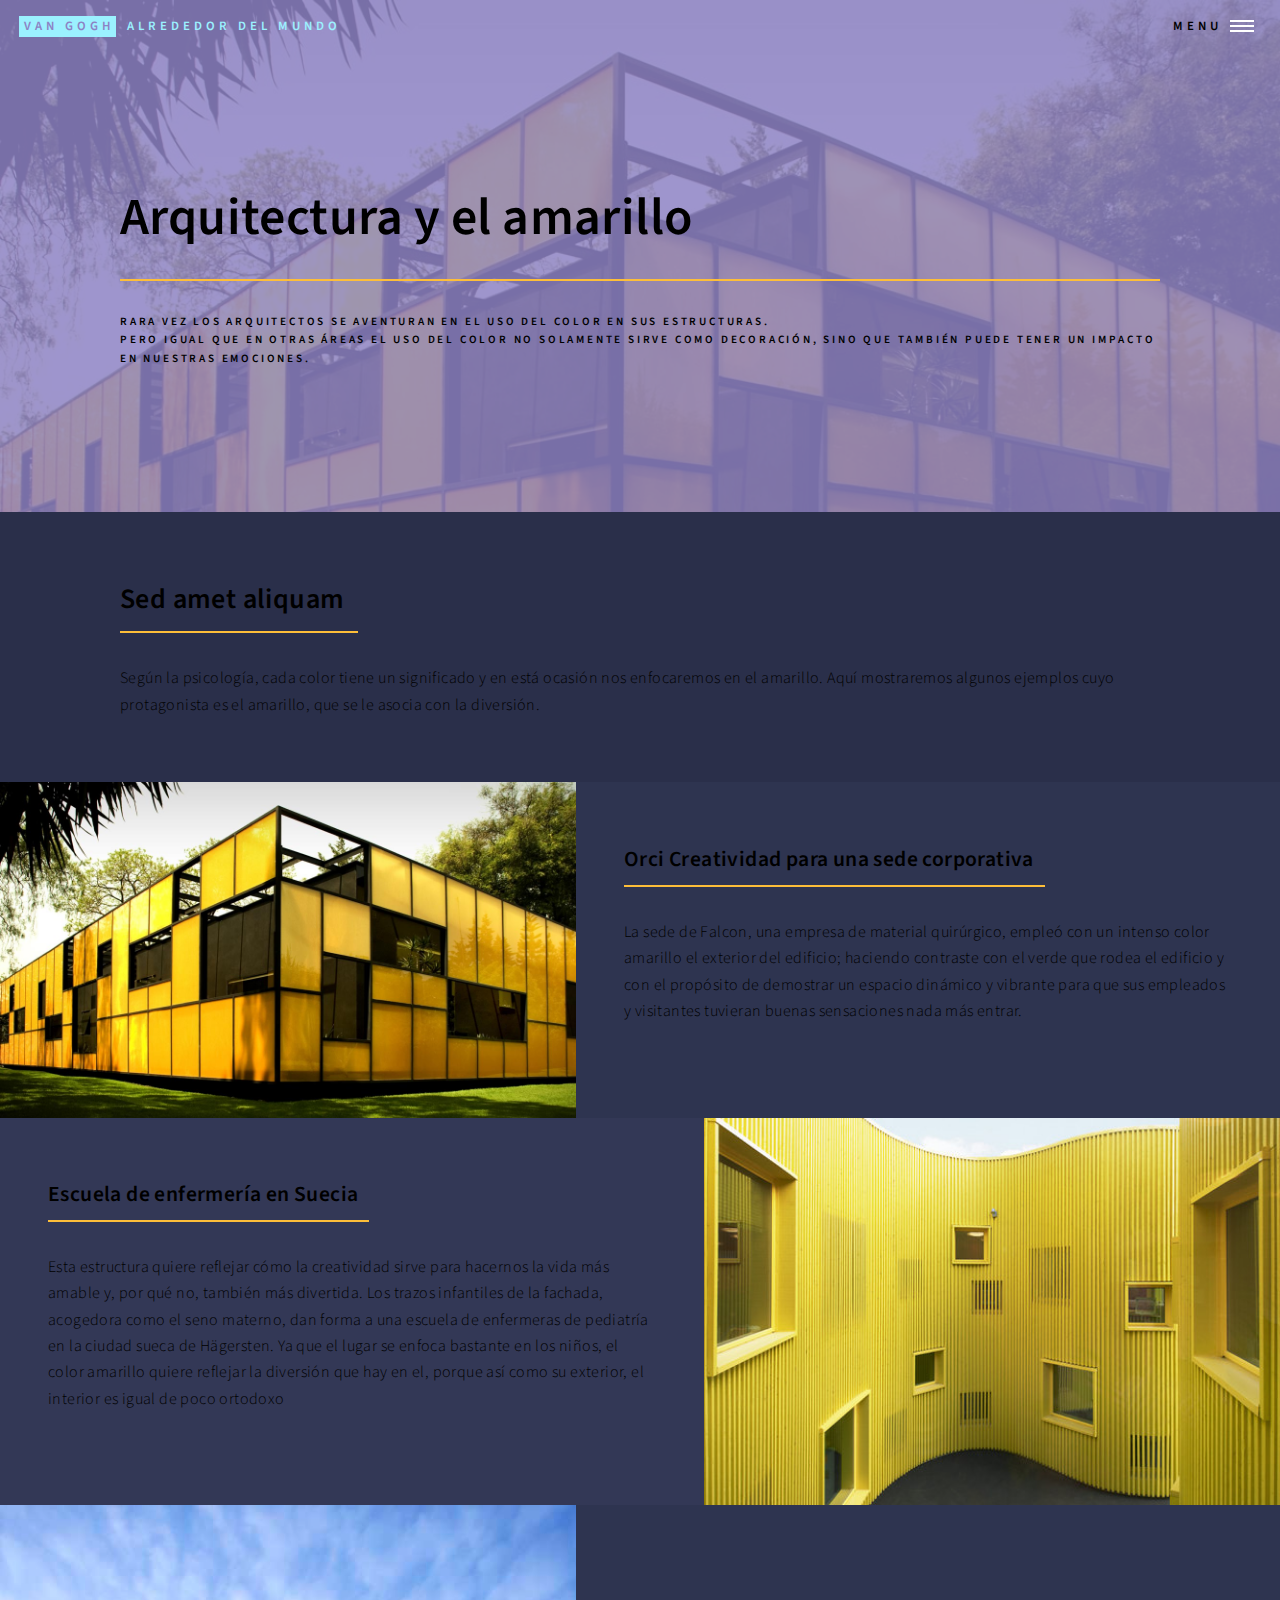
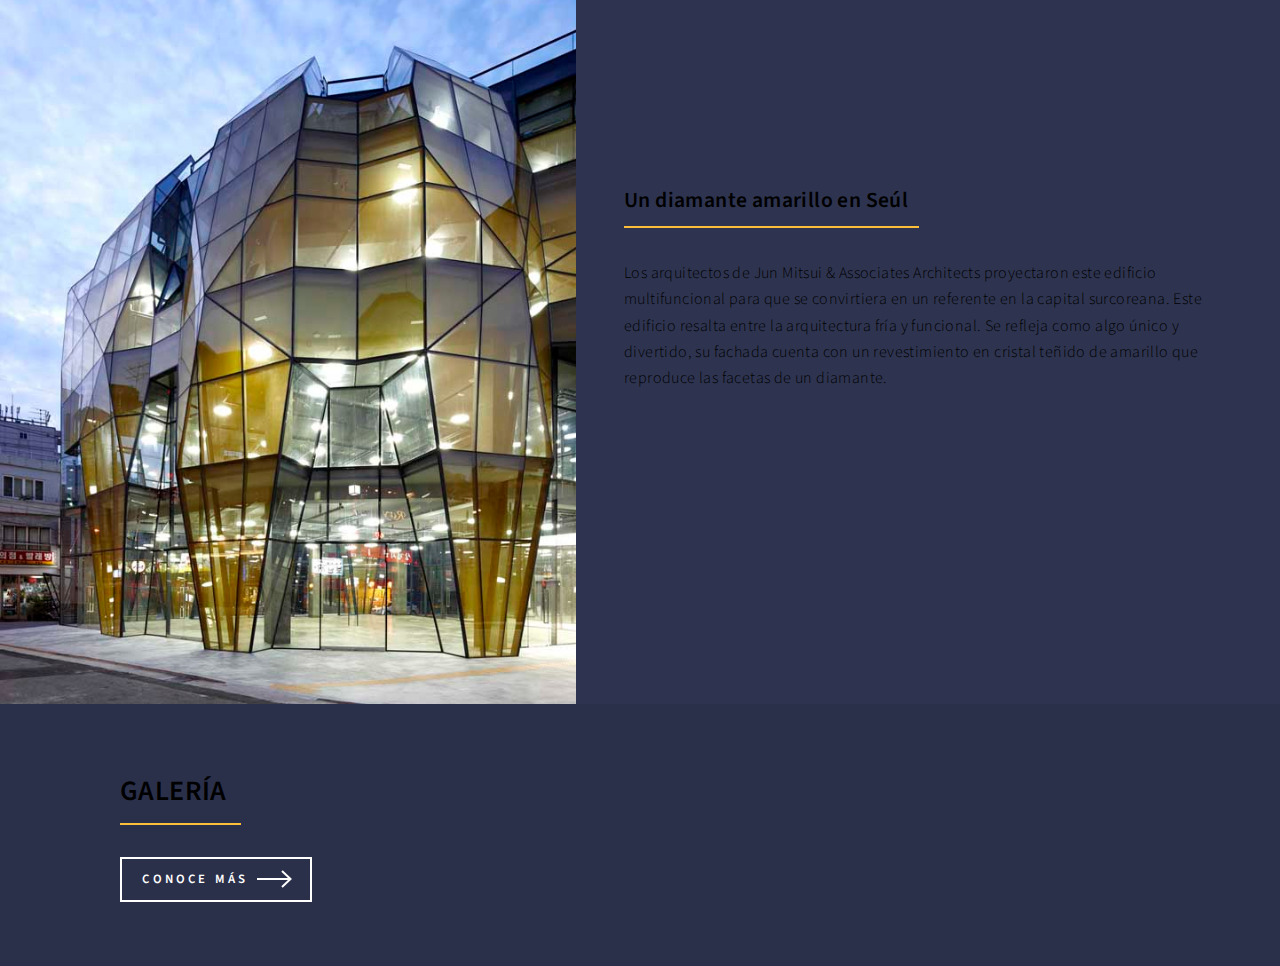
==== arquitectura.html @ 28de9a26 "Rename landing.html to arquitectura.html" ====
<!DOCTYPE HTML>
<!--
	Forty by HTML5 UP
	html5up.net | @ajlkn
	Free for personal and commercial use under the CCA 3.0 license (html5up.net/license)
-->
<html>
	<head>
		<title>Landing - Forty by HTML5 UP</title>
		<meta charset="utf-8" />
		<meta name="viewport" content="width=device-width, initial-scale=1, user-scalable=no" />
		<link rel="stylesheet" href="main.css" />
		<noscript><link rel="stylesheet" href="noscript.css" /></noscript>
	</head>
	<body class="is-preload">

		<!-- Wrapper -->
			<div id="wrapper">

				<!-- Header -->
				<!-- Note: The "styleN" class below should match that of the banner element. -->
					<header id="header" class="alt style2">
						<a href="index.html" class="logo"><strong>Van Gogh</strong> <span>alrededor del mundo</span></a>
						<nav>
							<a href="#menu">Menu</a>
						</nav>
					</header>

				<!-- Menu -->
					<nav id="menu">
						<ul class="links">
							<li><a href="index.html">Home</a></li>
							<li><a href="landing.html">Landing</a></li>
							<li><a href="generic.html">Generic</a></li>
							<li><a href="elements.html">Elements</a></li>
						</ul>
						<ul class="actions stacked">
							<li><a href="#" class="button primary fit">Get Started</a></li>
							<li><a href="#" class="button fit">Log In</a></li>
						</ul>
					</nav>

				<!-- Banner -->
				<!-- Note: The "styleN" class below should match that of the header element. -->
					<section id="banner" class="style2">
						<div class="inner">
							<span class="image">
								<img src="4.jpg" alt="" />
							</span>
							<header class="major">
								<h1>Arquitectura y el amarillo</h1>
							</header>
							<div class="content">
								<p>Rara vez los arquitectos se aventuran en el uso del color en sus estructuras.
								<br>Pero igual que en otras áreas el uso del color no solamente sirve como decoración, sino que también puede tener un impacto en nuestras emociones. </p>
							</div>
						</div>
					</section>

				<!-- Main -->
					<div id="main">

						<!-- One -->
							<section id="one">
								<div class="inner">
									<header class="major">
										<h2>Sed amet aliquam</h2>
									</header>
									<p>Según la psicología, cada color tiene un significado y en está ocasión nos enfocaremos en el amarillo. Aquí mostraremos algunos ejemplos cuyo protagonista es el amarillo, que se le asocia con la diversión.
</p>
								</div>
							</section>

						<!-- Two -->
							<section id="two" class="spotlights">
								<section>
									<a href="generic.html" class="image">
										<img src="4.jpg" alt="" data-position="center center" />
									</a>
									<div class="content">
										<div class="inner">
											<header class="major">
												<h3>Orci Creatividad para una sede corporativa</h3>
											</header>
											<p>La sede de Falcon, una empresa de material quirúrgico, empleó con un intenso color amarillo el exterior del edificio; haciendo contraste con el verde que rodea el edificio y con el propósito de demostrar un espacio dinámico y vibrante para que sus empleados y visitantes tuvieran buenas sensaciones nada más entrar. </p>
											<ul class="actions">
												<!-- <li><a href="generic.html" class="button">Learn more</a></li> -->
											</ul>
										</div>
									</div>
								</section>
								<section>
									<a href="generic.html" class="image">
										<img src="enfermeria.jpg" alt="" data-position="top center" />
									</a>
									<div class="content">
										<div class="inner">
											<header class="major">
												<h3>Escuela de enfermería en Suecia</h3>
											</header>
											<p>Esta estructura quiere reflejar cómo la creatividad sirve para hacernos la vida más amable y, por qué no, también más divertida. Los trazos infantiles de la fachada, acogedora como el seno materno, dan forma a una escuela de enfermeras de pediatría en la ciudad sueca de Hägersten. Ya que el lugar se enfoca bastante en los niños, el color amarillo quiere reflejar la diversión que hay en el, porque así como su exterior, el interior es igual de poco ortodoxo</p>
											<ul class="actions">
												<!--<li><a href="generic.html" class="button">Learn more</a></li> -->
											</ul>
										</div>
									</div>
								</section>
								<section>
									<a href="generic.html" class="image">
										<img src="diamante amarillo.jpg" alt="" data-position="25% 25%" />
									</a>
									<div class="content">
										<div class="inner">
											<header class="major">
												<h3>Un diamante amarillo en Seúl</h3>
											</header>
											<p>Los arquitectos de Jun Mitsui & Associates Architects proyectaron este edificio multifuncional para que se convirtiera en un referente en la capital surcoreana. Este edificio resalta entre la arquitectura fría y funcional. Se refleja como algo único y divertido, su fachada cuenta con un revestimiento en cristal teñido de amarillo que reproduce las facetas de un diamante. 
											</p>
											<ul class="actions">
												<!--<li><a href="generic.html" class="button">Learn more</a></li>-->
											</ul>
										</div>
									</div>
								</section>
							</section>

						<!-- Three -->
							<section id="three">
								<div class="inner">
									<header class="major">
										<h2>GALERÍA</h2>
									</header>
									<!--<p>Nullam et orci eu lorem consequat tincidunt vivamus et sagittis libero. Mauris aliquet magna magna sed nunc rhoncus pharetra. Pellentesque condimentum sem. In efficitur ligula tate urna. Maecenas laoreet massa vel lacinia pellentesque lorem ipsum dolor. Nullam et orci eu lorem consequat tincidunt. Vivamus et sagittis libero. Mauris aliquet magna magna sed nunc rhoncus amet pharetra et feugiat tempus.</p>-->
									<ul class="actions">
										<li><a href="generic.html" class="button next">Conoce más</a></li>
									</ul>
								</div>
							</section>

					</div>

				<!-- Contact -->
					<!--<section id="contact">
						<div class="inner">
							<section>
								<form method="post" action="#">
									<div class="fields">
										<div class="field half">
											<label for="name">Name</label>
											<input type="text" name="name" id="name" />
										</div>
										<div class="field half">
											<label for="email">Email</label>
											<input type="text" name="email" id="email" />
										</div>
										<div class="field">
											<label for="message">Message</label>
											<textarea name="message" id="message" rows="6"></textarea>
										</div>
									</div>
									<ul class="actions">
										<li><input type="submit" value="Send Message" class="primary" /></li>
										<li><input type="reset" value="Clear" /></li>
									</ul>
								</form>
							</section>
							<section class="split">
								<section>
									<div class="contact-method">
										<span class="icon solid alt fa-envelope"></span>
										<h3>Email</h3>
										<a href="#">information@untitled.tld</a>
									</div>
								</section>
								<section>
									<div class="contact-method">
										<span class="icon solid alt fa-phone"></span>
										<h3>Phone</h3>
										<span>(000) 000-0000 x12387</span>
									</div>
								</section>
								<section>
									<div class="contact-method">
										<span class="icon solid alt fa-home"></span>
										<h3>Address</h3>
										<span>1234 Somewhere Road #5432<br />
										Nashville, TN 00000<br />
										United States of America</span>
									</div>
								</section>
							</section>
						</div>
					</section> 

				<!-- Footer
					<footer id="footer">
						<div class="inner">
							<ul class="icons">
								<li><a href="#" class="icon brands alt fa-twitter"><span class="label">Twitter</span></a></li>
								<li><a href="#" class="icon brands alt fa-facebook-f"><span class="label">Facebook</span></a></li>
								<li><a href="#" class="icon brands alt fa-instagram"><span class="label">Instagram</span></a></li>
								<li><a href="#" class="icon brands alt fa-github"><span class="label">GitHub</span></a></li>
								<li><a href="#" class="icon brands alt fa-linkedin-in"><span class="label">LinkedIn</span></a></li>
							</ul>
							<ul class="copyright">
								<li>&copy; Untitled</li><li>Design: <a href="https://html5up.net">HTML5 UP</a></li>
							</ul>
						</div>
					</footer>

			</div> -->

		<!-- Scripts -->
			<script src="jquery.min.js"></script>
			<script src="jquery.scrolly.min.js"></script>
			<script src="jquery.scrollex.min.js"></script>
			<script src="browser.min.js"></script>
			<script src="breakpoints.min.js"></script>
			<script src="util.js"></script>
			<script src="main.js"></script>

	</body>
</html>
---- main.css ----
@import url(fontawesome-all.min.css);
@import url("https://fonts.googleapis.com/css?family=Source+Sans+Pro:300,300italic,600,600italic");

/*
	Forty by HTML5 UP
	html5up.net | @ajlkn
	Free for personal and commercial use under the CCA 3.0 license (html5up.net/license)
*/

html, body, div, span, applet, object,
iframe, h1, h2, h3, h4, h5, h6, p, blockquote,
pre, a, abbr, acronym, address, big, cite,
code, del, dfn, em, img, ins, kbd, q, s, samp,
small, strike, strong, sub, sup, tt, var, b,
u, i, center, dl, dt, dd, ol, ul, li, fieldset,
form, label, legend, table, caption, tbody,
tfoot, thead, tr, th, td, article, aside,
canvas, details, embed, figure, figcaption,
footer, header, hgroup, menu, nav, output, ruby,
section, summary, time, mark, audio, video {
	margin: 0;
	padding: 0;
	border: 0;
	font-size: 100%;
	font: inherit;
	vertical-align: baseline;}

article, aside, details, figcaption, figure,
footer, header, hgroup, menu, nav, section {
	display: block;}

body {
	line-height: 1;
}

ol, ul {
	list-style: none;
}

blockquote, q {
	quotes: none;
}

	blockquote:before, blockquote:after, q:before, q:after {
		content: '';
		content: none;
	}

table {
	border-collapse: collapse;
	border-spacing: 0;
}

body {
	-webkit-text-size-adjust: none;
}

mark {
	background-color: transparent;
	color: inherit;
}

input::-moz-focus-inner {
	border: 0;
	padding: 0;
}

input, select, textarea {
	-moz-appearance: none;
	-webkit-appearance: none;
	-ms-appearance: none;
	appearance: none;
}

/* Basic */

	@-ms-viewport {
		width: device-width;
	}

	body {
		-ms-overflow-style: scrollbar;
	}

	@media screen and (max-width: 480px) {

		html, body {
			min-width: 320px;
		}

	}

	html {
		box-sizing: border-box;
	}

	*, *:before, *:after {
		box-sizing: inherit;
	}

	body {
		background: #f3ac01;
	}

		body.is-preload *, body.is-preload *:before, body.is-preload *:after {
			-moz-animation: none !important;
			-webkit-animation: none !important;
			-ms-animation: none !important;
			animation: none !important;
			-moz-transition: none !important;
			-webkit-transition: none !important;
			-ms-transition: none !important;
			transition: none !important;
		}

/* Type */

	body, input, select, textarea {
		color: #000000;
		font-family: "Source Sans Pro", Helvetica, sans-serif;
		font-size: 17pt;
		font-weight: 300;
		letter-spacing: 0.025em;
		line-height: 1.65;
	}

		@media screen and (max-width: 1680px) {

			body, input, select, textarea {
				font-size: 14pt;
			}

		}

		@media screen and (max-width: 1280px) {

			body, input, select, textarea {
				font-size: 12pt;
			}

		}

		@media screen and (max-width: 360px) {

			body, input, select, textarea {
				font-size: 11pt;
			}

		}

	a {
		-moz-transition: color 0.2s ease-in-out, border-bottom-color 0.2s ease-in-out;
		-webkit-transition: color 0.2s ease-in-out, border-bottom-color 0.2s ease-in-out;
		-ms-transition: color 0.2s ease-in-out, border-bottom-color 0.2s ease-in-out;
		transition: color 0.2s ease-in-out, border-bottom-color 0.2s ease-in-out;
		border-bottom: dotted 1px;
		color: inherit;
		text-decoration: none;
	}

		a:hover {
			border-bottom-color: transparent;
			color: #9bf1ff !important;
		}

		a:active {
			color: #53e3fb !important;
		}

	strong, b {
		color: #000000;
		font-weight: 600;
	}

	em, i {
		font-style: italic;
	}

	p {
		margin: 0 0 2em 0;
	}

	h1, h2, h3, h4, h5, h6 {
		color: #000000;
		font-weight: 600;
		line-height: 1.65;
		margin: 0 0 1em 0;
	}

		h1 a, h2 a, h3 a, h4 a, h5 a, h6 a {
			color: inherit;
			border-bottom: 0;
		}

	h1 {
		font-size: 2.5em;
	}

	h2 {
		font-size: 1.75em;
	}

	h3 {
		font-size: 1.35em;
	}

	h4 {
		font-size: 1.1em;
	}

	h5 {
		font-size: 0.9em;
	}

	h6 {
		font-size: 0.7em;
	}

	@media screen and (max-width: 736px) {

		h1 {
			font-size: 2em;
		}

		h2 {
			font-size: 1.5em;
		}

		h3 {
			font-size: 1.25em;
		}

	}

	sub {
		font-size: 0.8em;
		position: relative;
		top: 0.5em;
	}

	sup {
		font-size: 0.8em;
		position: relative;
		top: -0.5em;
	}

	blockquote {
		border-left: solid 4px rgba(212, 212, 255, 0.1);
		font-style: italic;
		margin: 0 0 2em 0;
		padding: 0.5em 0 0.5em 2em;
	}

	code {
		background: #ffee32;
		font-family: "Courier New", monospace;
		font-size: 0.9em;
		margin: 0 0.25em;
		padding: 0.25em 0.65em;
	}

	pre {
		-webkit-overflow-scrolling: touch;
		font-family: "Courier New", monospace;
		font-size: 0.9em;
		margin: 0 0 2em 0;
	}

		pre code {
			display: block;
			line-height: 1.75;
			padding: 1em 1.5em;
			overflow-x: auto;
		}

	hr {
		border: 0;
		border-bottom: #000000;
		margin: 2em 0;
	}

		hr.major {
			margin: 3em 0;
		}

	.align-left {
		text-align: left;
	}

	.align-center {
		text-align: center;
	}

	.align-right {
		text-align: right;
	}

/* Row */

	.row {
		display: flex;
		flex-wrap: wrap;
		box-sizing: border-box;
		align-items: stretch;
	}

		.row > * {
			box-sizing: border-box;
		}

		.row.gtr-uniform > * > :last-child {
			margin-bottom: 0;
		}

		.row.aln-left {
			justify-content: flex-start;
		}

		.row.aln-center {
			justify-content: center;
		}

		.row.aln-right {
			justify-content: flex-end;
		}

		.row.aln-top {
			align-items: flex-start;
		}

		.row.aln-middle {
			align-items: center;
		}

		.row.aln-bottom {
			align-items: flex-end;
		}

		.row > .imp {
			order: -1;
		}

		.row > .col-1 {
			width: 8.33333%;
		}

		.row > .off-1 {
			margin-left: 8.33333%;
		}

		.row > .col-2 {
			width: 16.66667%;
		}

		.row > .off-2 {
			margin-left: 16.66667%;
		}

		.row > .col-3 {
			width: 25%;
		}

		.row > .off-3 {
			margin-left: 25%;
		}

		.row > .col-4 {
			width: 33.33333%;
		}

		.row > .off-4 {
			margin-left: 33.33333%;
		}

		.row > .col-5 {
			width: 41.66667%;
		}

		.row > .off-5 {
			margin-left: 41.66667%;
		}

		.row > .col-6 {
			width: 50%;
		}

		.row > .off-6 {
			margin-left: 50%;
		}

		.row > .col-7 {
			width: 58.33333%;
		}

		.row > .off-7 {
			margin-left: 58.33333%;
		}

		.row > .col-8 {
			width: 66.66667%;
		}

		.row > .off-8 {
			margin-left: 66.66667%;
		}

		.row > .col-9 {
			width: 75%;
		}

		.row > .off-9 {
			margin-left: 75%;
		}

		.row > .col-10 {
			width: 83.33333%;
		}

		.row > .off-10 {
			margin-left: 83.33333%;
		}

		.row > .col-11 {
			width: 91.66667%;
		}

		.row > .off-11 {
			margin-left: 91.66667%;
		}

		.row > .col-12 {
			width: 100%;
		}

		.row > .off-12 {
			margin-left: 100%;
		}

		.row.gtr-0 {
			margin-top: 0;
			margin-left: 0em;
		}

			.row.gtr-0 > * {
				padding: 0 0 0 0em;
			}

			.row.gtr-0.gtr-uniform {
				margin-top: 0em;
			}

				.row.gtr-0.gtr-uniform > * {
					padding-top: 0em;
				}

		.row.gtr-25 {
			margin-top: 0;
			margin-left: -0.5em;
		}

			.row.gtr-25 > * {
				padding: 0 0 0 0.5em;
			}

			.row.gtr-25.gtr-uniform {
				margin-top: -0.5em;
			}

				.row.gtr-25.gtr-uniform > * {
					padding-top: 0.5em;
				}

		.row.gtr-50 {
			margin-top: 0;
			margin-left: -1em;
		}

			.row.gtr-50 > * {
				padding: 0 0 0 1em;
			}

			.row.gtr-50.gtr-uniform {
				margin-top: -1em;
			}

				.row.gtr-50.gtr-uniform > * {
					padding-top: 1em;
				}

		.row {
			margin-top: 0;
			margin-left: -2em;
		}

			.row > * {
				padding: 0 0 0 2em;
			}

			.row.gtr-uniform {
				margin-top: -2em;
			}

				.row.gtr-uniform > * {
					padding-top: 2em;
				}

		.row.gtr-150 {
			margin-top: 0;
			margin-left: -3em;
		}

			.row.gtr-150 > * {
				padding: 0 0 0 3em;
			}

			.row.gtr-150.gtr-uniform {
				margin-top: -3em;
			}

				.row.gtr-150.gtr-uniform > * {
					padding-top: 3em;
				}

		.row.gtr-200 {
			margin-top: 0;
			margin-left: -4em;
		}

			.row.gtr-200 > * {
				padding: 0 0 0 4em;
			}

			.row.gtr-200.gtr-uniform {
				margin-top: -4em;
			}

				.row.gtr-200.gtr-uniform > * {
					padding-top: 4em;
				}

		@media screen and (max-width: 1680px) {

			.row {
				display: flex;
				flex-wrap: wrap;
				box-sizing: border-box;
				align-items: stretch;
			}

				.row > * {
					box-sizing: border-box;
				}

				.row.gtr-uniform > * > :last-child {
					margin-bottom: 0;
				}

				.row.aln-left {
					justify-content: flex-start;
				}

				.row.aln-center {
					justify-content: center;
				}

				.row.aln-right {
					justify-content: flex-end;
				}

				.row.aln-top {
					align-items: flex-start;
				}

				.row.aln-middle {
					align-items: center;
				}

				.row.aln-bottom {
					align-items: flex-end;
				}

				.row > .imp-xlarge {
					order: -1;
				}

				.row > .col-1-xlarge {
					width: 8.33333%;
				}

				.row > .off-1-xlarge {
					margin-left: 8.33333%;
				}

				.row > .col-2-xlarge {
					width: 16.66667%;
				}

				.row > .off-2-xlarge {
					margin-left: 16.66667%;
				}

				.row > .col-3-xlarge {
					width: 25%;
				}

				.row > .off-3-xlarge {
					margin-left: 25%;
				}

				.row > .col-4-xlarge {
					width: 33.33333%;
				}

				.row > .off-4-xlarge {
					margin-left: 33.33333%;
				}

				.row > .col-5-xlarge {
					width: 41.66667%;
				}

				.row > .off-5-xlarge {
					margin-left: 41.66667%;
				}

				.row > .col-6-xlarge {
					width: 50%;
				}

				.row > .off-6-xlarge {
					margin-left: 50%;
				}

				.row > .col-7-xlarge {
					width: 58.33333%;
				}

				.row > .off-7-xlarge {
					margin-left: 58.33333%;
				}

				.row > .col-8-xlarge {
					width: 66.66667%;
				}

				.row > .off-8-xlarge {
					margin-left: 66.66667%;
				}

				.row > .col-9-xlarge {
					width: 75%;
				}

				.row > .off-9-xlarge {
					margin-left: 75%;
				}

				.row > .col-10-xlarge {
					width: 83.33333%;
				}

				.row > .off-10-xlarge {
					margin-left: 83.33333%;
				}

				.row > .col-11-xlarge {
					width: 91.66667%;
				}

				.row > .off-11-xlarge {
					margin-left: 91.66667%;
				}

				.row > .col-12-xlarge {
					width: 100%;
				}

				.row > .off-12-xlarge {
					margin-left: 100%;
				}

				.row.gtr-0 {
					margin-top: 0;
					margin-left: 0em;
				}

					.row.gtr-0 > * {
						padding: 0 0 0 0em;
					}

					.row.gtr-0.gtr-uniform {
						margin-top: 0em;
					}

						.row.gtr-0.gtr-uniform > * {
							padding-top: 0em;
						}

				.row.gtr-25 {
					margin-top: 0;
					margin-left: -0.5em;
				}

					.row.gtr-25 > * {
						padding: 0 0 0 0.5em;
					}

					.row.gtr-25.gtr-uniform {
						margin-top: -0.5em;
					}

						.row.gtr-25.gtr-uniform > * {
							padding-top: 0.5em;
						}

				.row.gtr-50 {
					margin-top: 0;
					margin-left: -1em;
				}

					.row.gtr-50 > * {
						padding: 0 0 0 1em;
					}

					.row.gtr-50.gtr-uniform {
						margin-top: -1em;
					}

						.row.gtr-50.gtr-uniform > * {
							padding-top: 1em;
						}

				.row {
					margin-top: 0;
					margin-left: -2em;
				}

					.row > * {
						padding: 0 0 0 2em;
					}

					.row.gtr-uniform {
						margin-top: -2em;
					}

						.row.gtr-uniform > * {
							padding-top: 2em;
						}

				.row.gtr-150 {
					margin-top: 0;
					margin-left: -3em;
				}

					.row.gtr-150 > * {
						padding: 0 0 0 3em;
					}

					.row.gtr-150.gtr-uniform {
						margin-top: -3em;
					}

						.row.gtr-150.gtr-uniform > * {
							padding-top: 3em;
						}

				.row.gtr-200 {
					margin-top: 0;
					margin-left: -4em;
				}

					.row.gtr-200 > * {
						padding: 0 0 0 4em;
					}

					.row.gtr-200.gtr-uniform {
						margin-top: -4em;
					}

						.row.gtr-200.gtr-uniform > * {
							padding-top: 4em;
						}

		}

		@media screen and (max-width: 1280px) {

			.row {
				display: flex;
				flex-wrap: wrap;
				box-sizing: border-box;
				align-items: stretch;
			}

				.row > * {
					box-sizing: border-box;
				}

				.row.gtr-uniform > * > :last-child {
					margin-bottom: 0;
				}

				.row.aln-left {
					justify-content: flex-start;
				}

				.row.aln-center {
					justify-content: center;
				}

				.row.aln-right {
					justify-content: flex-end;
				}

				.row.aln-top {
					align-items: flex-start;
				}

				.row.aln-middle {
					align-items: center;
				}

				.row.aln-bottom {
					align-items: flex-end;
				}

				.row > .imp-large {
					order: -1;
				}

				.row > .col-1-large {
					width: 8.33333%;
				}

				.row > .off-1-large {
					margin-left: 8.33333%;
				}

				.row > .col-2-large {
					width: 16.66667%;
				}

				.row > .off-2-large {
					margin-left: 16.66667%;
				}

				.row > .col-3-large {
					width: 25%;
				}

				.row > .off-3-large {
					margin-left: 25%;
				}

				.row > .col-4-large {
					width: 33.33333%;
				}

				.row > .off-4-large {
					margin-left: 33.33333%;
				}

				.row > .col-5-large {
					width: 41.66667%;
				}

				.row > .off-5-large {
					margin-left: 41.66667%;
				}

				.row > .col-6-large {
					width: 50%;
				}

				.row > .off-6-large {
					margin-left: 50%;
				}

				.row > .col-7-large {
					width: 58.33333%;
				}

				.row > .off-7-large {
					margin-left: 58.33333%;
				}

				.row > .col-8-large {
					width: 66.66667%;
				}

				.row > .off-8-large {
					margin-left: 66.66667%;
				}

				.row > .col-9-large {
					width: 75%;
				}

				.row > .off-9-large {
					margin-left: 75%;
				}

				.row > .col-10-large {
					width: 83.33333%;
				}

				.row > .off-10-large {
					margin-left: 83.33333%;
				}

				.row > .col-11-large {
					width: 91.66667%;
				}

				.row > .off-11-large {
					margin-left: 91.66667%;
				}

				.row > .col-12-large {
					width: 100%;
				}

				.row > .off-12-large {
					margin-left: 100%;
				}

				.row.gtr-0 {
					margin-top: 0;
					margin-left: 0em;
				}

					.row.gtr-0 > * {
						padding: 0 0 0 0em;
					}

					.row.gtr-0.gtr-uniform {
						margin-top: 0em;
					}

						.row.gtr-0.gtr-uniform > * {
							padding-top: 0em;
						}

				.row.gtr-25 {
					margin-top: 0;
					margin-left: -0.375em;
				}

					.row.gtr-25 > * {
						padding: 0 0 0 0.375em;
					}

					.row.gtr-25.gtr-uniform {
						margin-top: -0.375em;
					}

						.row.gtr-25.gtr-uniform > * {
							padding-top: 0.375em;
						}

				.row.gtr-50 {
					margin-top: 0;
					margin-left: -0.75em;
				}

					.row.gtr-50 > * {
						padding: 0 0 0 0.75em;
					}

					.row.gtr-50.gtr-uniform {
						margin-top: -0.75em;
					}

						.row.gtr-50.gtr-uniform > * {
							padding-top: 0.75em;
						}

				.row {
					margin-top: 0;
					margin-left: -1.5em;
				}

					.row > * {
						padding: 0 0 0 1.5em;
					}

					.row.gtr-uniform {
						margin-top: -1.5em;
					}

						.row.gtr-uniform > * {
							padding-top: 1.5em;
						}

				.row.gtr-150 {
					margin-top: 0;
					margin-left: -2.25em;
				}

					.row.gtr-150 > * {
						padding: 0 0 0 2.25em;
					}

					.row.gtr-150.gtr-uniform {
						margin-top: -2.25em;
					}

						.row.gtr-150.gtr-uniform > * {
							padding-top: 2.25em;
						}

				.row.gtr-200 {
					margin-top: 0;
					margin-left: -3em;
				}

					.row.gtr-200 > * {
						padding: 0 0 0 3em;
					}

					.row.gtr-200.gtr-uniform {
						margin-top: -3em;
					}

						.row.gtr-200.gtr-uniform > * {
							padding-top: 3em;
						}

		}

		@media screen and (max-width: 980px) {

			.row {
				display: flex;
				flex-wrap: wrap;
				box-sizing: border-box;
				align-items: stretch;
			}

				.row > * {
					box-sizing: border-box;
				}

				.row.gtr-uniform > * > :last-child {
					margin-bottom: 0;
				}

				.row.aln-left {
					justify-content: flex-start;
				}

				.row.aln-center {
					justify-content: center;
				}

				.row.aln-right {
					justify-content: flex-end;
				}

				.row.aln-top {
					align-items: flex-start;
				}

				.row.aln-middle {
					align-items: center;
				}

				.row.aln-bottom {
					align-items: flex-end;
				}

				.row > .imp-medium {
					order: -1;
				}

				.row > .col-1-medium {
					width: 8.33333%;
				}

				.row > .off-1-medium {
					margin-left: 8.33333%;
				}

				.row > .col-2-medium {
					width: 16.66667%;
				}

				.row > .off-2-medium {
					margin-left: 16.66667%;
				}

				.row > .col-3-medium {
					width: 25%;
				}

				.row > .off-3-medium {
					margin-left: 25%;
				}

				.row > .col-4-medium {
					width: 33.33333%;
				}

				.row > .off-4-medium {
					margin-left: 33.33333%;
				}

				.row > .col-5-medium {
					width: 41.66667%;
				}

				.row > .off-5-medium {
					margin-left: 41.66667%;
				}

				.row > .col-6-medium {
					width: 50%;
				}

				.row > .off-6-medium {
					margin-left: 50%;
				}

				.row > .col-7-medium {
					width: 58.33333%;
				}

				.row > .off-7-medium {
					margin-left: 58.33333%;
				}

				.row > .col-8-medium {
					width: 66.66667%;
				}

				.row > .off-8-medium {
					margin-left: 66.66667%;
				}

				.row > .col-9-medium {
					width: 75%;
				}

				.row > .off-9-medium {
					margin-left: 75%;
				}

				.row > .col-10-medium {
					width: 83.33333%;
				}

				.row > .off-10-medium {
					margin-left: 83.33333%;
				}

				.row > .col-11-medium {
					width: 91.66667%;
				}

				.row > .off-11-medium {
					margin-left: 91.66667%;
				}

				.row > .col-12-medium {
					width: 100%;
				}

				.row > .off-12-medium {
					margin-left: 100%;
				}

				.row.gtr-0 {
					margin-top: 0;
					margin-left: 0em;
				}

					.row.gtr-0 > * {
						padding: 0 0 0 0em;
					}

					.row.gtr-0.gtr-uniform {
						margin-top: 0em;
					}

						.row.gtr-0.gtr-uniform > * {
							padding-top: 0em;
						}

				.row.gtr-25 {
					margin-top: 0;
					margin-left: -0.375em;
				}

					.row.gtr-25 > * {
						padding: 0 0 0 0.375em;
					}

					.row.gtr-25.gtr-uniform {
						margin-top: -0.375em;
					}

						.row.gtr-25.gtr-uniform > * {
							padding-top: 0.375em;
						}

				.row.gtr-50 {
					margin-top: 0;
					margin-left: -0.75em;
				}

					.row.gtr-50 > * {
						padding: 0 0 0 0.75em;
					}

					.row.gtr-50.gtr-uniform {
						margin-top: -0.75em;
					}

						.row.gtr-50.gtr-uniform > * {
							padding-top: 0.75em;
						}

				.row {
					margin-top: 0;
					margin-left: -1.5em;
				}

					.row > * {
						padding: 0 0 0 1.5em;
					}

					.row.gtr-uniform {
						margin-top: -1.5em;
					}

						.row.gtr-uniform > * {
							padding-top: 1.5em;
						}

				.row.gtr-150 {
					margin-top: 0;
					margin-left: -2.25em;
				}

					.row.gtr-150 > * {
						padding: 0 0 0 2.25em;
					}

					.row.gtr-150.gtr-uniform {
						margin-top: -2.25em;
					}

						.row.gtr-150.gtr-uniform > * {
							padding-top: 2.25em;
						}

				.row.gtr-200 {
					margin-top: 0;
					margin-left: -3em;
				}

					.row.gtr-200 > * {
						padding: 0 0 0 3em;
					}

					.row.gtr-200.gtr-uniform {
						margin-top: -3em;
					}

						.row.gtr-200.gtr-uniform > * {
							padding-top: 3em;
						}

		}

		@media screen and (max-width: 736px) {

			.row {
				display: flex;
				flex-wrap: wrap;
				box-sizing: border-box;
				align-items: stretch;
			}

				.row > * {
					box-sizing: border-box;
				}

				.row.gtr-uniform > * > :last-child {
					margin-bottom: 0;
				}

				.row.aln-left {
					justify-content: flex-start;
				}

				.row.aln-center {
					justify-content: center;
				}

				.row.aln-right {
					justify-content: flex-end;
				}

				.row.aln-top {
					align-items: flex-start;
				}

				.row.aln-middle {
					align-items: center;
				}

				.row.aln-bottom {
					align-items: flex-end;
				}

				.row > .imp-small {
					order: -1;
				}

				.row > .col-1-small {
					width: 8.33333%;
				}

				.row > .off-1-small {
					margin-left: 8.33333%;
				}

				.row > .col-2-small {
					width: 16.66667%;
				}

				.row > .off-2-small {
					margin-left: 16.66667%;
				}

				.row > .col-3-small {
					width: 25%;
				}

				.row > .off-3-small {
					margin-left: 25%;
				}

				.row > .col-4-small {
					width: 33.33333%;
				}

				.row > .off-4-small {
					margin-left: 33.33333%;
				}

				.row > .col-5-small {
					width: 41.66667%;
				}

				.row > .off-5-small {
					margin-left: 41.66667%;
				}

				.row > .col-6-small {
					width: 50%;
				}

				.row > .off-6-small {
					margin-left: 50%;
				}

				.row > .col-7-small {
					width: 58.33333%;
				}

				.row > .off-7-small {
					margin-left: 58.33333%;
				}

				.row > .col-8-small {
					width: 66.66667%;
				}

				.row > .off-8-small {
					margin-left: 66.66667%;
				}

				.row > .col-9-small {
					width: 75%;
				}

				.row > .off-9-small {
					margin-left: 75%;
				}

				.row > .col-10-small {
					width: 83.33333%;
				}

				.row > .off-10-small {
					margin-left: 83.33333%;
				}

				.row > .col-11-small {
					width: 91.66667%;
				}

				.row > .off-11-small {
					margin-left: 91.66667%;
				}

				.row > .col-12-small {
					width: 100%;
				}

				.row > .off-12-small {
					margin-left: 100%;
				}

				.row.gtr-0 {
					margin-top: 0;
					margin-left: 0em;
				}

					.row.gtr-0 > * {
						padding: 0 0 0 0em;
					}

					.row.gtr-0.gtr-uniform {
						margin-top: 0em;
					}

						.row.gtr-0.gtr-uniform > * {
							padding-top: 0em;
						}

				.row.gtr-25 {
					margin-top: 0;
					margin-left: -0.3125em;
				}

					.row.gtr-25 > * {
						padding: 0 0 0 0.3125em;
					}

					.row.gtr-25.gtr-uniform {
						margin-top: -0.3125em;
					}

						.row.gtr-25.gtr-uniform > * {
							padding-top: 0.3125em;
						}

				.row.gtr-50 {
					margin-top: 0;
					margin-left: -0.625em;
				}

					.row.gtr-50 > * {
						padding: 0 0 0 0.625em;
					}

					.row.gtr-50.gtr-uniform {
						margin-top: -0.625em;
					}

						.row.gtr-50.gtr-uniform > * {
							padding-top: 0.625em;
						}

				.row {
					margin-top: 0;
					margin-left: -1.25em;
				}

					.row > * {
						padding: 0 0 0 1.25em;
					}

					.row.gtr-uniform {
						margin-top: -1.25em;
					}

						.row.gtr-uniform > * {
							padding-top: 1.25em;
						}

				.row.gtr-150 {
					margin-top: 0;
					margin-left: -1.875em;
				}

					.row.gtr-150 > * {
						padding: 0 0 0 1.875em;
					}

					.row.gtr-150.gtr-uniform {
						margin-top: -1.875em;
					}

						.row.gtr-150.gtr-uniform > * {
							padding-top: 1.875em;
						}

				.row.gtr-200 {
					margin-top: 0;
					margin-left: -2.5em;
				}

					.row.gtr-200 > * {
						padding: 0 0 0 2.5em;
					}

					.row.gtr-200.gtr-uniform {
						margin-top: -2.5em;
					}

						.row.gtr-200.gtr-uniform > * {
							padding-top: 2.5em;
						}

		}

		@media screen and (max-width: 480px) {

			.row {
				display: flex;
				flex-wrap: wrap;
				box-sizing: border-box;
				align-items: stretch;
			}

				.row > * {
					box-sizing: border-box;
				}

				.row.gtr-uniform > * > :last-child {
					margin-bottom: 0;
				}

				.row.aln-left {
					justify-content: flex-start;
				}

				.row.aln-center {
					justify-content: center;
				}

				.row.aln-right {
					justify-content: flex-end;
				}

				.row.aln-top {
					align-items: flex-start;
				}

				.row.aln-middle {
					align-items: center;
				}

				.row.aln-bottom {
					align-items: flex-end;
				}

				.row > .imp-xsmall {
					order: -1;
				}

				.row > .col-1-xsmall {
					width: 8.33333%;
				}

				.row > .off-1-xsmall {
					margin-left: 8.33333%;
				}

				.row > .col-2-xsmall {
					width: 16.66667%;
				}

				.row > .off-2-xsmall {
					margin-left: 16.66667%;
				}

				.row > .col-3-xsmall {
					width: 25%;
				}

				.row > .off-3-xsmall {
					margin-left: 25%;
				}

				.row > .col-4-xsmall {
					width: 33.33333%;
				}

				.row > .off-4-xsmall {
					margin-left: 33.33333%;
				}

				.row > .col-5-xsmall {
					width: 41.66667%;
				}

				.row > .off-5-xsmall {
					margin-left: 41.66667%;
				}

				.row > .col-6-xsmall {
					width: 50%;
				}

				.row > .off-6-xsmall {
					margin-left: 50%;
				}

				.row > .col-7-xsmall {
					width: 58.33333%;
				}

				.row > .off-7-xsmall {
					margin-left: 58.33333%;
				}

				.row > .col-8-xsmall {
					width: 66.66667%;
				}

				.row > .off-8-xsmall {
					margin-left: 66.66667%;
				}

				.row > .col-9-xsmall {
					width: 75%;
				}

				.row > .off-9-xsmall {
					margin-left: 75%;
				}

				.row > .col-10-xsmall {
					width: 83.33333%;
				}

				.row > .off-10-xsmall {
					margin-left: 83.33333%;
				}

				.row > .col-11-xsmall {
					width: 91.66667%;
				}

				.row > .off-11-xsmall {
					margin-left: 91.66667%;
				}

				.row > .col-12-xsmall {
					width: 100%;
				}

				.row > .off-12-xsmall {
					margin-left: 100%;
				}

				.row.gtr-0 {
					margin-top: 0;
					margin-left: 0em;
				}

					.row.gtr-0 > * {
						padding: 0 0 0 0em;
					}

					.row.gtr-0.gtr-uniform {
						margin-top: 0em;
					}

						.row.gtr-0.gtr-uniform > * {
							padding-top: 0em;
						}

				.row.gtr-25 {
					margin-top: 0;
					margin-left: -0.3125em;
				}

					.row.gtr-25 > * {
						padding: 0 0 0 0.3125em;
					}

					.row.gtr-25.gtr-uniform {
						margin-top: -0.3125em;
					}

						.row.gtr-25.gtr-uniform > * {
							padding-top: 0.3125em;
						}

				.row.gtr-50 {
					margin-top: 0;
					margin-left: -0.625em;
				}

					.row.gtr-50 > * {
						padding: 0 0 0 0.625em;
					}

					.row.gtr-50.gtr-uniform {
						margin-top: -0.625em;
					}

						.row.gtr-50.gtr-uniform > * {
							padding-top: 0.625em;
						}

				.row {
					margin-top: 0;
					margin-left: -1.25em;
				}

					.row > * {
						padding: 0 0 0 1.25em;
					}

					.row.gtr-uniform {
						margin-top: -1.25em;
					}

						.row.gtr-uniform > * {
							padding-top: 1.25em;
						}

				.row.gtr-150 {
					margin-top: 0;
					margin-left: -1.875em;
				}

					.row.gtr-150 > * {
						padding: 0 0 0 1.875em;
					}

					.row.gtr-150.gtr-uniform {
						margin-top: -1.875em;
					}

						.row.gtr-150.gtr-uniform > * {
							padding-top: 1.875em;
						}

				.row.gtr-200 {
					margin-top: 0;
					margin-left: -2.5em;
				}

					.row.gtr-200 > * {
						padding: 0 0 0 2.5em;
					}

					.row.gtr-200.gtr-uniform {
						margin-top: -2.5em;
					}

						.row.gtr-200.gtr-uniform > * {
							padding-top: 2.5em;
						}

		}

/* Section/Article */

	section.special, article.special {
		text-align: center;
	}

	header.major {
		width: -moz-max-content;
		width: -webkit-max-content;
		width: -ms-max-content;
		width: max-content;
		margin-bottom: 2em;
	}

		header.major > :first-child {
			margin-bottom: 0;
			width: calc(100% + 0.5em);
		}

			header.major > :first-child:after {
				content: '';
				background-color: #fdbe39;
				display: block;
				height: 2px;
				margin: 0.325em 0 0.5em 0;
				width: 100%;
			}

		header.major > p {
			font-size: 0.7em;
			font-weight: 600;
			letter-spacing: 0.25em;
			margin-bottom: 0;
			text-transform: uppercase;
		}

		body.is-ie header.major > :first-child:after {
			max-width: 9em;
		}

		body.is-ie header.major > h1:after {
			max-width: 100% !important;
		}

	@media screen and (max-width: 736px) {

		header.major > p br {
			display: none;
		}

	}

/* Form */

	form {
		margin: 0 0 2em 0;
	}

		form > :last-child {
			margin-bottom: 0;
		}

		form > .fields {
			display: -moz-flex;
			display: -webkit-flex;
			display: -ms-flex;
			display: flex;
			-moz-flex-wrap: wrap;
			-webkit-flex-wrap: wrap;
			-ms-flex-wrap: wrap;
			flex-wrap: wrap;
			width: calc(100% + 3em);
			margin: -1.5em 0 2em -1.5em;
		}

			form > .fields > .field {
				-moz-flex-grow: 0;
				-webkit-flex-grow: 0;
				-ms-flex-grow: 0;
				flex-grow: 0;
				-moz-flex-shrink: 0;
				-webkit-flex-shrink: 0;
				-ms-flex-shrink: 0;
				flex-shrink: 0;
				padding: 1.5em 0 0 1.5em;
				width: calc(100% - 1.5em);
			}

				form > .fields > .field.half {
					width: calc(50% - 0.75em);
				}

				form > .fields > .field.third {
					width: calc(100%/3 - 0.5em);
				}

				form > .fields > .field.quarter {
					width: calc(25% - 0.375em);
				}

		@media screen and (max-width: 480px) {

			form > .fields {
				width: calc(100% + 3em);
				margin: -1.5em 0 2em -1.5em;
			}

				form > .fields > .field {
					padding: 1.5em 0 0 1.5em;
					width: calc(100% - 1.5em);
				}

					form > .fields > .field.half {
						width: calc(100% - 1.5em);
					}

					form > .fields > .field.third {
						width: calc(100% - 1.5em);
					}

					form > .fields > .field.quarter {
						width: calc(100% - 1.5em);
					}

		}

	label {
		color: #000000;
		display: block;
		font-size: 0.8em;
		font-weight: 600;
		letter-spacing: 0.25em;
		margin: 0 0 1em 0;
		text-transform: uppercase;
	}

	input[type="text"],
	input[type="password"],
	input[type="email"],
	input[type="tel"],
	input[type="search"],
	input[type="url"],
	select,
	textarea {
		-moz-appearance: none;
		-webkit-appearance: none;
		-ms-appearance: none;
		appearance: none;
		background: #fdbe39;
		border: none;
		border-radius: 0;
		color: inherit;
		display: block;
		outline: 0;
		padding: 0 1em;
		text-decoration: none;
		width: 100%;
	}

		input[type="text"]:invalid,
		input[type="password"]:invalid,
		input[type="email"]:invalid,
		input[type="tel"]:invalid,
		input[type="search"]:invalid,
		input[type="url"]:invalid,
		select:invalid,
		textarea:invalid {
			box-shadow: none;
		}

		input[type="text"]:focus,
		input[type="password"]:focus,
		input[type="email"]:focus,
		input[type="tel"]:focus,
		input[type="search"]:focus,
		input[type="url"]:focus,
		select:focus,
		textarea:focus {
			border-color: #9bf1ff;
			box-shadow: 0 0 0 2px #9bf1ff;
		}

	select {
		background:#fdbe39;
		background-size: 1.25rem;
		background-repeat: no-repeat;
		background-position: calc(100% - 1rem) center;
		height: 2.75em;
		padding-right: 2.75em;
		text-overflow: ellipsis;
	}

		select option {
			color: #ffffff;
			background: #242943;
		}

		select:focus::-ms-value {
			background-color: transparent;
		}

		select::-ms-expand {
			display: none;
		}

	input[type="text"],
	input[type="password"],
	input[type="email"],
	input[type="tel"],
	input[type="search"],
	input[type="url"],
	select {
		height: 2.75em;
	}

	textarea {
		padding: 0.75em 1em;
	}

	input[type="checkbox"],
	input[type="radio"] {
		-moz-appearance: none;
		-webkit-appearance: none;
		-ms-appearance: none;
		appearance: none;
		display: block;
		float: left;
		margin-right: -2em;
		opacity: 0;
		width: 1em;
		z-index: -1;
	}

		input[type="checkbox"] + label,
		input[type="radio"] + label {
			text-decoration: none;
			color: #000000;
			cursor: pointer;
			display: inline-block;
			font-weight: 300;
			padding-left: 2.65em;
			padding-right: 0.75em;
			position: relative;
		}

			input[type="checkbox"] + label:before,
			input[type="radio"] + label:before {
				-moz-osx-font-smoothing: grayscale;
				-webkit-font-smoothing: antialiased;
				display: inline-block;
				font-style: normal;
				font-variant: normal;
				text-rendering: auto;
				line-height: 1;
				text-transform: none !important;
				font-family: 'Font Awesome 5 Free';
				font-weight: 900;
			}

			input[type="checkbox"] + label:before,
			input[type="radio"] + label:before {
				background: #fdc43f;
				content: '';
				display: inline-block;
				font-size: 0.8em;
				height: 2.0625em;
				left: 0;
				letter-spacing: 0;
				line-height: 2.0625em;
				position: absolute;
				text-align: center;
				top: 0;
				width: 2.0625em;
			}

		input[type="checkbox"]:checked + label:before,
		input[type="radio"]:checked + label:before {
			background: #ffffff;
			border-color: #9bf1ff;
			content: '\f00c';
			color: #242943;
		}

		input[type="checkbox"]:focus + label:before,
		input[type="radio"]:focus + label:before {
			box-shadow: 0 0 0 2px #9bf1ff;
		}

	input[type="radio"] + label:before {
		border-radius: 100%;
	}

	::-webkit-input-placeholder {
		color: rgba(244, 244, 255, 0.2) !important;
		opacity: 1.0;
	}

	:-moz-placeholder {
		color: rgba(244, 244, 255, 0.2) !important;
		opacity: 1.0;
	}

	::-moz-placeholder {
		color: rgba(244, 244, 255, 0.2) !important;
		opacity: 1.0;
	}

	:-ms-input-placeholder {
		color: rgba(244, 244, 255, 0.2) !important;
		opacity: 1.0;
	}

/* Box */

	.box {
		border: solid 1px rgba(212, 212, 255, 0.1);
		margin-bottom: 2em;
		padding: 1.5em;
	}

		.box > :last-child,
		.box > :last-child > :last-child,
		.box > :last-child > :last-child > :last-child {
			margin-bottom: 0;
		}

		.box.alt {
			border: 0;
			border-radius: 0;
			padding: 0;
		}

/* Icon */

	.icon {
		text-decoration: none;
		border-bottom: none;
		position: relative;
	}

		.icon:before {
			-moz-osx-font-smoothing: grayscale;
			-webkit-font-smoothing: antialiased;
			display: inline-block;
			font-style: normal;
			font-variant: normal;
			text-rendering: auto;
			line-height: 1;
			text-transform: none !important;
			font-family: 'Font Awesome 5 Free';
			font-weight: 400;
		}

		.icon > .label {
			display: none;
		}

		.icon:before {
			line-height: inherit;
		}

		.icon.solid:before {
			font-weight: 900;
		}

		.icon.brands:before {
			font-family: 'Font Awesome 5 Brands';
		}

		.icon.alt:before {
			background-color: #ffffff;
			border-radius: 100%;
			color: #242943;
			display: inline-block;
			height: 2em;
			line-height: 2em;
			text-align: center;
			width: 2em;
		}

	a.icon.alt:before {
		-moz-transition: background-color 0.2s ease-in-out;
		-webkit-transition: background-color 0.2s ease-in-out;
		-ms-transition: background-color 0.2s ease-in-out;
		transition: background-color 0.2s ease-in-out;
	}

	a.icon.alt:hover:before {
		background-color: #6fc3df;
	}

	a.icon.alt:active:before {
		background-color: #37a6cb;
	}

/* Image */

	.image {
		border: 0;
		display: inline-block;
		position: relative;
	}

		.image img {
			display: block;
		}

		.image.left, .image.right {
			max-width: 30%;
		}

			.image.left img, .image.right img {
				width: 100%;
			}

		.image.left {
			float: left;
			margin: 0 1.5em 1.25em 0;
			top: 0.25em;
		}

		.image.right {
			float: right;
			margin: 0 0 1.25em 1.5em;
			top: 0.25em;
		}

		.image.fit {
			display: block;
			margin: 0 0 2em 0;
			width: 100%;
		}

			.image.fit img {
				width: 100%;
			}

		.image.main {
			display: block;
			margin: 2.5em 0;
			width: 100%;
		}

			.image.main img {
				width: 100%;
			}

			@media screen and (max-width: 736px) {

				.image.main {
					margin: 1.5em 0;
				}

			}

/* List */

	ol {
		list-style: decimal;
		margin: 0 0 2em 0;
		padding-left: 1.25em;
	}

		ol li {
			padding-left: 0.25em;
		}

	ul {
		list-style: disc;
		margin: 0 0 2em 0;
		padding-left: 1em;
	}

		ul li {
			padding-left: 0.5em;
		}

		ul.alt {
			list-style: none;
			padding-left: 0;
		}

			ul.alt li {
				border-top: solid 1px rgba(212, 212, 255, 0.1);
				padding: 0.5em 0;
			}

				ul.alt li:first-child {
					border-top: 0;
					padding-top: 0;
				}

	dl {
		margin: 0 0 2em 0;
	}

		dl dt {
			display: block;
			font-weight: 600;
			margin: 0 0 1em 0;
		}

		dl dd {
			margin-left: 2em;
		}

/* Actions */

	ul.actions {
		display: -moz-flex;
		display: -webkit-flex;
		display: -ms-flex;
		display: flex;
		cursor: default;
		list-style: none;
		margin-left: -1em;
		padding-left: 0;
	}

		ul.actions li {
			padding: 0 0 0 1em;
			vertical-align: middle;
		}

		ul.actions.special {
			-moz-justify-content: center;
			-webkit-justify-content: center;
			-ms-justify-content: center;
			justify-content: center;
			width: 100%;
			margin-left: 0;
		}

			ul.actions.special li:first-child {
				padding-left: 0;
			}

		ul.actions.stacked {
			-moz-flex-direction: column;
			-webkit-flex-direction: column;
			-ms-flex-direction: column;
			flex-direction: column;
			margin-left: 0;
		}

			ul.actions.stacked li {
				padding: 1.3em 0 0 0;
			}

				ul.actions.stacked li:first-child {
					padding-top: 0;
				}

		ul.actions.fit {
			width: calc(100% + 1em);
		}

			ul.actions.fit li {
				-moz-flex-grow: 1;
				-webkit-flex-grow: 1;
				-ms-flex-grow: 1;
				flex-grow: 1;
				-moz-flex-shrink: 1;
				-webkit-flex-shrink: 1;
				-ms-flex-shrink: 1;
				flex-shrink: 1;
				width: 100%;
			}

				ul.actions.fit li > * {
					width: 100%;
				}

			ul.actions.fit.stacked {
				width: 100%;
			}

/* Icons */

	ul.icons {
		cursor: default;
		list-style: none;
		padding-left: 0;
	}

		ul.icons li {
			display: inline-block;
			padding: 0 1em 0 0;
		}

			ul.icons li:last-child {
				padding-right: 0;
			}

		@media screen and (max-width: 736px) {

			ul.icons li {
				padding: 0 0.75em 0 0;
			}

		}

/* Pagination */

	ul.pagination {
		cursor: default;
		list-style: none;
		padding-left: 0;
	}

		ul.pagination li {
			display: inline-block;
			padding-left: 0;
			vertical-align: middle;
		}

			ul.pagination li > .page {
				-moz-transition: background-color 0.2s ease-in-out, color 0.2s ease-in-out;
				-webkit-transition: background-color 0.2s ease-in-out, color 0.2s ease-in-out;
				-ms-transition: background-color 0.2s ease-in-out, color 0.2s ease-in-out;
				transition: background-color 0.2s ease-in-out, color 0.2s ease-in-out;
				border-bottom: 0;
				display: inline-block;
				font-size: 0.8em;
				font-weight: 600;
				height: 1.5em;
				line-height: 1.5em;
				margin: 0 0.125em;
				min-width: 1.5em;
				padding: 0 0.5em;
				text-align: center;
			}

				ul.pagination li > .page.active {
					background-color: #ffffff;
					color: #242943;
				}

					ul.pagination li > .page.active:hover {
						background-color: #9bf1ff;
						color: #242943 !important;
					}

					ul.pagination li > .page.active:active {
						background-color: #53e3fb;
					}

			ul.pagination li:first-child {
				padding-right: 0.75em;
			}

			ul.pagination li:last-child {
				padding-left: 0.75em;
			}

		@media screen and (max-width: 480px) {

			ul.pagination li:nth-child(n+2):nth-last-child(n+2) {
				display: none;
			}

			ul.pagination li:first-child {
				padding-right: 0;
			}

		}

/* Table */

	.table-wrapper {
		-webkit-overflow-scrolling: touch;
		overflow-x: auto;
	}

	table {
		margin: 0 0 2em 0;
		width: 100%;
	}

		table tbody tr {
			border: solid 1px rgba(212, 212, 255, 0.1);
			border-left: 0;
			border-right: 0;
		}

			table tbody tr:nth-child(2n + 1) {
				background-color: rgba(212, 212, 255, 0.035);
			}

		table td {
			padding: 0.75em 0.75em;
		}

		table th {
			color: #ffffff;
			font-size: 0.9em;
			font-weight: 600;
			padding: 0 0.75em 0.75em 0.75em;
			text-align: left;
		}

		table thead {
			border-bottom: solid 2px rgba(212, 212, 255, 0.1);
		}

		table tfoot {
			border-top: solid 2px rgba(212, 212, 255, 0.1);
		}

		table.alt {
			border-collapse: separate;
		}

			table.alt tbody tr td {
				border: solid 1px rgba(212, 212, 255, 0.1);
				border-left-width: 0;
				border-top-width: 0;
			}

				table.alt tbody tr td:first-child {
					border-left-width: 1px;
				}

			table.alt tbody tr:first-child td {
				border-top-width: 1px;
			}

			table.alt thead {
				border-bottom: 0;
			}

			table.alt tfoot {
				border-top: 0;
			}

/* Button */

	input[type="submit"],
	input[type="reset"],
	input[type="button"],
	button,
	.button {
		-moz-appearance: none;
		-webkit-appearance: none;
		-ms-appearance: none;
		appearance: none;
		-moz-transition: background-color 0.2s ease-in-out, box-shadow 0.2s ease-in-out, color 0.2s ease-in-out;
		-webkit-transition: background-color 0.2s ease-in-out, box-shadow 0.2s ease-in-out, color 0.2s ease-in-out;
		-ms-transition: background-color 0.2s ease-in-out, box-shadow 0.2s ease-in-out, color 0.2s ease-in-out;
		transition: background-color 0.2s ease-in-out, box-shadow 0.2s ease-in-out, color 0.2s ease-in-out;
		background-color: transparent;
		border: 0;
		border-radius: 0;
		box-shadow: inset 0 0 0 2px #ffffff;
		color: #ffffff;
		cursor: pointer;
		display: inline-block;
		font-size: 0.8em;
		font-weight: 600;
		height: 3.5em;
		letter-spacing: 0.25em;
		line-height: 3.5em;
		padding: 0 1.75em;
		text-align: center;
		text-decoration: none;
		text-transform: uppercase;
		white-space: nowrap;
	}

		input[type="submit"]:hover, input[type="submit"]:active,
		input[type="reset"]:hover,
		input[type="reset"]:active,
		input[type="button"]:hover,
		input[type="button"]:active,
		button:hover,
		button:active,
		.button:hover,
		.button:active {
			box-shadow: inset 0 0 0 2px #9bf1ff;
			color: #9bf1ff;
		}

		input[type="submit"]:active,
		input[type="reset"]:active,
		input[type="button"]:active,
		button:active,
		.button:active {
			background-color: rgba(155, 241, 255, 0.1);
			box-shadow: inset 0 0 0 2px #53e3fb;
			color: #53e3fb;
		}

		input[type="submit"].icon:before,
		input[type="reset"].icon:before,
		input[type="button"].icon:before,
		button.icon:before,
		.button.icon:before {
			margin-right: 0.5em;
		}

		input[type="submit"].fit,
		input[type="reset"].fit,
		input[type="button"].fit,
		button.fit,
		.button.fit {
			width: 100%;
		}

		input[type="submit"].small,
		input[type="reset"].small,
		input[type="button"].small,
		button.small,
		.button.small {
			font-size: 0.6em;
		}

		input[type="submit"].large,
		input[type="reset"].large,
		input[type="button"].large,
		button.large,
		.button.large {
			font-size: 1.25em;
			height: 3em;
			line-height: 3em;
		}

		input[type="submit"].next,
		input[type="reset"].next,
		input[type="button"].next,
		button.next,
		.button.next {
			padding-right: 4.5em;
			position: relative;
		}

			input[type="submit"].next:before, input[type="submit"].next:after,
			input[type="reset"].next:before,
			input[type="reset"].next:after,
			input[type="button"].next:before,
			input[type="button"].next:after,
			button.next:before,
			button.next:after,
			.button.next:before,
			.button.next:after {
				-moz-transition: opacity 0.2s ease-in-out;
				-webkit-transition: opacity 0.2s ease-in-out;
				-ms-transition: opacity 0.2s ease-in-out;
				transition: opacity 0.2s ease-in-out;
				background-position: center right;
				background-repeat: no-repeat;
				background-size: 36px 24px;
				content: '';
				display: block;
				height: 100%;
				position: absolute;
				right: 1.5em;
				top: 0;
				vertical-align: middle;
				width: 36px;
			}

			input[type="submit"].next:before,
			input[type="reset"].next:before,
			input[type="button"].next:before,
			button.next:before,
			.button.next:before {
				background-image: url("data:image/svg+xml;charset=utf8,%3Csvg xmlns='http://www.w3.org/2000/svg' xmlns:xlink='http://www.w3.org/1999/xlink' width='36px' height='24px' viewBox='0 0 36 24' zoomAndPan='disable'%3E%3Cstyle%3Eline %7B stroke: %23ffffff%3B stroke-width: 2px%3B %7D%3C/style%3E%3Cline x1='0' y1='12' x2='34' y2='12' /%3E%3Cline x1='25' y1='4' x2='34' y2='12.5' /%3E%3Cline x1='25' y1='20' x2='34' y2='11.5' /%3E%3C/svg%3E");
			}

			input[type="submit"].next:after,
			input[type="reset"].next:after,
			input[type="button"].next:after,
			button.next:after,
			.button.next:after {
				background-image: url("data:image/svg+xml;charset=utf8,%3Csvg xmlns='http://www.w3.org/2000/svg' xmlns:xlink='http://www.w3.org/1999/xlink' width='36px' height='24px' viewBox='0 0 36 24' zoomAndPan='disable'%3E%3Cstyle%3Eline %7B stroke: %239bf1ff%3B stroke-width: 2px%3B %7D%3C/style%3E%3Cline x1='0' y1='12' x2='34' y2='12' /%3E%3Cline x1='25' y1='4' x2='34' y2='12.5' /%3E%3Cline x1='25' y1='20' x2='34' y2='11.5' /%3E%3C/svg%3E");
				opacity: 0;
				z-index: 1;
			}

			input[type="submit"].next:hover:after, input[type="submit"].next:active:after,
			input[type="reset"].next:hover:after,
			input[type="reset"].next:active:after,
			input[type="button"].next:hover:after,
			input[type="button"].next:active:after,
			button.next:hover:after,
			button.next:active:after,
			.button.next:hover:after,
			.button.next:active:after {
				opacity: 1;
			}

			@media screen and (max-width: 1280px) {

				input[type="submit"].next,
				input[type="reset"].next,
				input[type="button"].next,
				button.next,
				.button.next {
					padding-right: 5em;
				}

			}

		input[type="submit"].primary,
		input[type="reset"].primary,
		input[type="button"].primary,
		button.primary,
		.button.primary {
			background-color: #ffffff;
			box-shadow: none;
			color: #242943;
		}

			input[type="submit"].primary:hover, input[type="submit"].primary:active,
			input[type="reset"].primary:hover,
			input[type="reset"].primary:active,
			input[type="button"].primary:hover,
			input[type="button"].primary:active,
			button.primary:hover,
			button.primary:active,
			.button.primary:hover,
			.button.primary:active {
				background-color: #ffb700;
				color: #c36f09 !important;
			}

			input[type="submit"].primary:active,
			input[type="reset"].primary:active,
			input[type="button"].primary:active,
			button.primary:active,
			.button.primary:active {
				background-color: #53e3fb;
			}

		input[type="submit"].disabled, input[type="submit"]:disabled,
		input[type="reset"].disabled,
		input[type="reset"]:disabled,
		input[type="button"].disabled,
		input[type="button"]:disabled,
		button.disabled,
		button:disabled,
		.button.disabled,
		.button:disabled {
			pointer-events: none;
			cursor: default;
			opacity: 0.25;
		}

/* Tiles */

	.tiles {
		display: -moz-flex;
		display: -webkit-flex;
		display: -ms-flex;
		display: flex;
		-moz-flex-wrap: wrap;
		-webkit-flex-wrap: wrap;
		-ms-flex-wrap: wrap;
		flex-wrap: wrap;
		border-top: 0 !important;
	}

		.tiles + * {
			border-top: 0 !important;
		}

		.tiles article {
			-moz-align-items: center;
			-webkit-align-items: center;
			-ms-align-items: center;
			align-items: center;
			display: -moz-flex;
			display: -webkit-flex;
			display: -ms-flex;
			display: flex;
			-moz-transition: -moz-transform 0.25s ease, opacity 0.25s ease, -moz-filter 1s ease, -webkit-filter 1s ease;
			-webkit-transition: -webkit-transform 0.25s ease, opacity 0.25s ease, -webkit-filter 1s ease, -webkit-filter 1s ease;
			-ms-transition: -ms-transform 0.25s ease, opacity 0.25s ease, -ms-filter 1s ease, -webkit-filter 1s ease;
			transition: transform 0.25s ease, opacity 0.25s ease, filter 1s ease, -webkit-filter 1s ease;
			padding: 4em 4em 2em 4em ;
			background-position: center;
			background-repeat: no-repeat;
			background-size: cover;
			cursor: default;
			height: 40vh;
			max-height: 40em;
			min-height: 23em;
			overflow: hidden;
			position: relative;
			width: 40%;
		}

			.tiles article .image {
				display: none;
			}

			.tiles article header {
				position: relative;
				z-index: 3;
			}

			.tiles article h3 {
				font-size: 1.75em;
			}

				.tiles article h3 a:hover {
					color: inherit !important;
				}

			.tiles article .link.primary {
				border: 0;
				height: 100%;
				left: 0;
				position: absolute;
				top: 0;
				width: 100%;
				z-index: 4;
			}

			.tiles article:before {
				-moz-transition: opacity 0.5s ease;
				-webkit-transition: opacity 0.5s ease;
				-ms-transition: opacity 0.5s ease;
				transition: opacity 0.5s ease;
				bottom: 0;
				content: '';
				display: block;
				height: 100%;
				left: 0;
				opacity: 0.85;
				position: absolute;
				width: 100%;
				z-index: 2;
			}

			.tiles article:after {
				background-color: rgba(36, 41, 67, 0.25);
				content: '';
				display: block;
				height: 100%;
				left: 0;
				position: absolute;
				top: 0;
				width: 100%;
				z-index: 1;
			}

			.tiles article:hover:before {
				opacity: 0;
			}

			.tiles article.is-transitioning {
				-moz-transform: scale(0.95);
				-webkit-transform: scale(0.95);
				-ms-transform: scale(0.95);
				transform: scale(0.95);
				-moz-filter: blur(0.5em);
				-webkit-filter: blur(0.5em);
				-ms-filter: blur(0.5em);
				filter: blur(0.5em);
				opacity: 0;
			}

			.tiles article:nth-child(4n - 1), .tiles article:nth-child(4n - 2) {
				width: 60%;
			}

			.tiles article:nth-child(6n - 5):before {
				background-color: #6fc3df;
			}

			.tiles article:nth-child(6n - 4):before {
				background-color: #8d82c4;
			}

			.tiles article:nth-child(6n - 3):before {
				background-color: #ec8d81;
			}

			.tiles article:nth-child(6n - 2):before {
				background-color: #e7b788;
			}

			.tiles article:nth-child(6n - 1):before {
				background-color: #8ea9e8;
			}

			.tiles article:nth-child(6n):before {
				background-color: #87c5a4;
			}

		@media screen and (max-width: 1280px) {

			.tiles article {
				padding: 4em 3em 2em 3em ;
				height: 30vh;
				max-height: 30em;
				min-height: 20em;
			}

		}

		@media screen and (max-width: 980px) {

			.tiles article {
				width: 50% !important;
			}

		}

		@media screen and (max-width: 736px) {

			.tiles article {
				padding: 3em 1.5em 1em 1.5em ;
				height: 16em;
				max-height: none;
				min-height: 0;
			}

				.tiles article h3 {
					font-size: 1.5em;
				}

		}

		@media screen and (max-width: 480px) {

			.tiles {
				display: block;
			}

				.tiles article {
					height: 20em;
					width: 100% !important;
				}

		}

/* Contact Method */

	.contact-method {
		margin: 0 0 2em 0;
		padding-left: 3.25em;
		position: relative;
	}

		.contact-method .icon {
			left: 0;
			position: absolute;
			top: 0;
		}

		.contact-method h3 {
			margin: 0 0 0.5em 0;
		}

/* Spotlights */

	.spotlights {
		border-top: 0 !important;
	}

		.spotlights + * {
			border-top: 0 !important;
		}

		.spotlights > section {
			display: -moz-flex;
			display: -webkit-flex;
			display: -ms-flex;
			display: flex;
			-moz-flex-direction: row;
			-webkit-flex-direction: row;
			-ms-flex-direction: row;
			flex-direction: row;
			background-color: #2e3450;
		}

			.spotlights > section > .image {
				background-position: center center;
				background-size: cover;
				border-radius: 0;
				display: block;
				position: relative;
				width: 30%;
			}

				.spotlights > section > .image img {
					border-radius: 0;
					display: block;
					width: 100%;
				}

				.spotlights > section > .image:before {
					background: rgba(36, 41, 67, 0.9);
					content: '';
					display: block;
					height: 100%;
					left: 0;
					opacity: 0;
					position: absolute;
					top: 0;
					width: 100%;
				}

			.spotlights > section > .content {
				display: -moz-flex;
				display: -webkit-flex;
				display: -ms-flex;
				display: flex;
				-moz-flex-direction: column;
				-webkit-flex-direction: column;
				-ms-flex-direction: column;
				flex-direction: column;
				-moz-justify-content: center;
				-webkit-justify-content: center;
				-ms-justify-content: center;
				justify-content: center;
				-moz-align-items: center;
				-webkit-align-items: center;
				-ms-align-items: center;
				align-items: center;
				padding: 2em 3em 0.1em 3em ;
				width: 70%;
			}

				.spotlights > section > .content > .inner {
					margin: 0 auto;
					max-width: 100%;
					width: 65em;
				}

			.spotlights > section:nth-child(2n) {
				-moz-flex-direction: row-reverse;
				-webkit-flex-direction: row-reverse;
				-ms-flex-direction: row-reverse;
				flex-direction: row-reverse;
				background-color: #333856;
			}

				.spotlights > section:nth-child(2n) > .content {
					-moz-align-items: -moz-flex-end;
					-webkit-align-items: -webkit-flex-end;
					-ms-align-items: -ms-flex-end;
					align-items: flex-end;
				}

		@media screen and (max-width: 1680px) {

			.spotlights > section > .image {
				width: 40%;
			}

			.spotlights > section > .content {
				width: 60%;
			}

		}

		@media screen and (max-width: 1280px) {

			.spotlights > section > .image {
				width: 45%;
			}

			.spotlights > section > .content {
				width: 55%;
			}

		}

		@media screen and (max-width: 980px) {

			.spotlights > section {
				display: block;
			}

				.spotlights > section > .image {
					width: 100%;
				}

				.spotlights > section > .content {
					padding: 4em 3em 2em 3em ;
					width: 100%;
				}

		}

		@media screen and (max-width: 736px) {

			.spotlights > section > .content {
				padding: 3em 1.5em 1em 1.5em ;
			}

		}

/* Header */

	@-moz-keyframes reveal-header {
		0% {
			top: -4em;
			opacity: 0;
		}

		100% {
			top: 0;
			opacity: 1;
		}
	}

	@-webkit-keyframes reveal-header {
		0% {
			top: -4em;
			opacity: 0;
		}

		100% {
			top: 0;
			opacity: 1;
		}
	}

	@-ms-keyframes reveal-header {
		0% {
			top: -4em;
			opacity: 0;
		}

		100% {
			top: 0;
			opacity: 1;
		}
	}

	@keyframes reveal-header {
		0% {
			top: -4em;
			opacity: 0;
		}

		100% {
			top: 0;
			opacity: 1;
		}
	}

	#header {
		display: -moz-flex;
		display: -webkit-flex;
		display: -ms-flex;
		display: flex;
		background-color: #2a2f4a;
		box-shadow: 0 0 0.25em 0 rgba(0, 0, 0, 0.15);
		cursor: default;
		font-weight: 600;
		height: 3.25em;
		left: 0;
		letter-spacing: 0.25em;
		line-height: 3.25em;
		margin: 0;
		position: fixed;
		text-transform: uppercase;
		top: 0;
		width: 100%;
		z-index: 10000;
	}

		#header .logo {
			border: 0;
			display: inline-block;
			font-size: 0.8em;
			height: inherit;
			line-height: inherit;
			padding: 0 1.5em;
		}

			#header .logo strong {
				-moz-transition: background-color 0.2s ease-in-out, color 0.2s ease-in-out;
				-webkit-transition: background-color 0.2s ease-in-out, color 0.2s ease-in-out;
				-ms-transition: background-color 0.2s ease-in-out, color 0.2s ease-in-out;
				transition: background-color 0.2s ease-in-out, color 0.2s ease-in-out;
				background-color: #ffffff;
				color: #242943;
				display: inline-block;
				line-height: 1.65em;
				margin-right: 0.325em;
				padding: 0 0.125em 0 0.375em;
			}

			#header .logo:hover strong {
				background-color: #9bf1ff;
			}

			#header .logo:active strong {
				background-color: #53e3fb;
			}

		#header nav {
			display: -moz-flex;
			display: -webkit-flex;
			display: -ms-flex;
			display: flex;
			-moz-justify-content: -moz-flex-end;
			-webkit-justify-content: -webkit-flex-end;
			-ms-justify-content: -ms-flex-end;
			justify-content: flex-end;
			-moz-flex-grow: 1;
			-webkit-flex-grow: 1;
			-ms-flex-grow: 1;
			flex-grow: 1;
			height: inherit;
			line-height: inherit;
		}

			#header nav a {
				border: 0;
				display: block;
				font-size: 0.8em;
				height: inherit;
				line-height: inherit;
				padding: 0 0.75em;
				position: relative;
				vertical-align: middle;
			}

				#header nav a:last-child {
					padding-right: 1.5em;
				}

				#header nav a[href="#menu"] {
					padding-right: 3.325em !important;
				}

					#header nav a[href="#menu"]:before, #header nav a[href="#menu"]:after {
						background-image: url("data:image/svg+xml;charset=utf8,%3Csvg xmlns='http://www.w3.org/2000/svg' width='24' height='32' viewBox='0 0 24 32' preserveAspectRatio='none'%3E%3Cstyle%3Eline %7B stroke-width: 2px%3B stroke: %23ffffff%3B %7D%3C/style%3E%3Cline x1='0' y1='11' x2='24' y2='11' /%3E%3Cline x1='0' y1='21' x2='24' y2='21' /%3E%3Cline x1='0' y1='16' x2='24' y2='16' /%3E%3C/svg%3E");
						background-position: center;
						background-repeat: no-repeat;
						background-size: 24px 32px;
						content: '';
						display: block;
						height: 100%;
						position: absolute;
						right: 1.5em;
						top: 0;
						vertical-align: middle;
						width: 24px;
					}

					#header nav a[href="#menu"]:after {
						-moz-transition: opacity 0.2s ease-in-out;
						-webkit-transition: opacity 0.2s ease-in-out;
						-ms-transition: opacity 0.2s ease-in-out;
						transition: opacity 0.2s ease-in-out;
						background-image: url("data:image/svg+xml;charset=utf8,%3Csvg xmlns='http://www.w3.org/2000/svg' width='24' height='32' viewBox='0 0 24 32' preserveAspectRatio='none'%3E%3Cstyle%3Eline %7B stroke-width: 2px%3B stroke: %239bf1ff%3B %7D%3C/style%3E%3Cline x1='0' y1='11' x2='24' y2='11' /%3E%3Cline x1='0' y1='21' x2='24' y2='21' /%3E%3Cline x1='0' y1='16' x2='24' y2='16' /%3E%3C/svg%3E");
						opacity: 0;
						z-index: 1;
					}

					#header nav a[href="#menu"]:hover:after, #header nav a[href="#menu"]:active:after {
						opacity: 1;
					}

					#header nav a[href="#menu"]:last-child {
						padding-right: 3.875em !important;
					}

						#header nav a[href="#menu"]:last-child:before, #header nav a[href="#menu"]:last-child:after {
							right: 2em;
						}

		#header.reveal {
			-moz-animation: reveal-header 0.35s ease;
			-webkit-animation: reveal-header 0.35s ease;
			-ms-animation: reveal-header 0.35s ease;
			animation: reveal-header 0.35s ease;
		}

		#header.alt {
			-moz-transition: opacity 2.5s ease;
			-webkit-transition: opacity 2.5s ease;
			-ms-transition: opacity 2.5s ease;
			transition: opacity 2.5s ease;
			-moz-transition-delay: 0.75s;
			-webkit-transition-delay: 0.75s;
			-ms-transition-delay: 0.75s;
			transition-delay: 0.75s;
			-moz-animation: none;
			-webkit-animation: none;
			-ms-animation: none;
			animation: none;
			background-color: transparent;
			box-shadow: none;
			position: absolute;
		}

			#header.alt.style1 .logo strong {
				color: #6fc3df;
			}

			#header.alt.style2 .logo strong {
				color: #8d82c4;
			}

			#header.alt.style3 .logo strong {
				color: #ec8d81;
			}

			#header.alt.style4 .logo strong {
				color: #e7b788;
			}

			#header.alt.style5 .logo strong {
				color: #8ea9e8;
			}

			#header.alt.style6 .logo strong {
				color: #87c5a4;
			}

		body.is-preload #header.alt {
			opacity: 0;
		}

		@media screen and (max-width: 1680px) {

			#header nav a[href="#menu"] {
				padding-right: 3.75em !important;
			}

				#header nav a[href="#menu"]:last-child {
					padding-right: 4.25em !important;
				}

		}

		@media screen and (max-width: 1280px) {

			#header nav a[href="#menu"] {
				padding-right: 4em !important;
			}

				#header nav a[href="#menu"]:last-child {
					padding-right: 4.5em !important;
				}

		}

		@media screen and (max-width: 736px) {

			#header {
				height: 2.75em;
				line-height: 2.75em;
			}

				#header .logo {
					padding: 0 1em;
				}

				#header nav a {
					padding: 0 0.5em;
				}

					#header nav a:last-child {
						padding-right: 1em;
					}

					#header nav a[href="#menu"] {
						padding-right: 3.25em !important;
					}

						#header nav a[href="#menu"]:before, #header nav a[href="#menu"]:after {
							right: 0.75em;
						}

						#header nav a[href="#menu"]:last-child {
							padding-right: 4em !important;
						}

							#header nav a[href="#menu"]:last-child:before, #header nav a[href="#menu"]:last-child:after {
								right: 1.5em;
							}

		}

		@media screen and (max-width: 480px) {

			#header .logo span {
				display: none;
			}

			#header nav a[href="#menu"] {
				overflow: hidden;
				padding-right: 0 !important;
				text-indent: 5em;
				white-space: nowrap;
				width: 5em;
			}

				#header nav a[href="#menu"]:before, #header nav a[href="#menu"]:after {
					right: 0;
					width: inherit;
				}

				#header nav a[href="#menu"]:last-child:before, #header nav a[href="#menu"]:last-child:after {
					width: 4em;
					right: 0;
				}

		}

/* Banner */

	#banner {
		-moz-align-items: center;
		-webkit-align-items: center;
		-ms-align-items: center;
		align-items: center;
		background-image: url("../../images/banner.jpg");
		display: -moz-flex;
		display: -webkit-flex;
		display: -ms-flex;
		display: flex;
		padding: 6em 0 2em 0 ;
		background-attachment: fixed;
		background-position: center;
		background-repeat: no-repeat;
		background-size: cover;
		border-bottom: 0 !important;
		cursor: default;
		height: 60vh;
		margin-bottom: -3.25em;
		max-height: 32em;
		min-height: 22em;
		position: relative;
		top: -3.25em;
	}

		#banner:after {
			-moz-transition: opacity 2.5s ease;
			-webkit-transition: opacity 2.5s ease;
			-ms-transition: opacity 2.5s ease;
			transition: opacity 2.5s ease;
			-moz-transition-delay: 0.75s;
			-webkit-transition-delay: 0.75s;
			-ms-transition-delay: 0.75s;
			transition-delay: 0.75s;
			pointer-events: none;
			background-color: #242943;
			content: '';
			display: block;
			height: 100%;
			left: 0;
			opacity: 0.85;
			position: absolute;
			top: 0;
			width: 100%;
			z-index: 1;
		}

		#banner h1 {
			font-size: 3.25em;
		}

		#banner > .inner {
			-moz-transition: opacity 1.5s ease, -moz-transform 0.5s ease-out, -moz-filter 0.5s ease, -webkit-filter 0.5s ease;
			-webkit-transition: opacity 1.5s ease, -webkit-transform 0.5s ease-out, -webkit-filter 0.5s ease, -webkit-filter 0.5s ease;
			-ms-transition: opacity 1.5s ease, -ms-transform 0.5s ease-out, -ms-filter 0.5s ease, -webkit-filter 0.5s ease;
			transition: opacity 1.5s ease, transform 0.5s ease-out, filter 0.5s ease, -webkit-filter 0.5s ease;
			padding: 0 !important;
			position: relative;
			z-index: 2;
		}

			#banner > .inner .image {
				display: none;
			}

			#banner > .inner header {
				width: auto;
			}

				#banner > .inner header > :first-child {
					width: auto;
				}

					#banner > .inner header > :first-child:after {
						max-width: 100%;
					}

			#banner > .inner .content {
				display: -moz-flex;
				display: -webkit-flex;
				display: -ms-flex;
				display: flex;
				-moz-align-items: center;
				-webkit-align-items: center;
				-ms-align-items: center;
				align-items: center;
				margin: 0 0 2em 0;
			}

				#banner > .inner .content > * {
					margin-right: 1.5em;
					margin-bottom: 0;
				}

				#banner > .inner .content > :last-child {
					margin-right: 0;
				}

				#banner > .inner .content p {
					font-size: 0.7em;
					font-weight: 600;
					letter-spacing: 0.25em;
					text-transform: uppercase;
				}

		#banner.major {
			height: 75vh;
			min-height: 30em;
			max-height: 50em;
		}

			#banner.major.alt {
				opacity: 0.75;
			}

		#banner.style1:after {
			background-color: #6fc3df;
		}

		#banner.style2:after {
			background-color: #8d82c4;
		}

		#banner.style3:after {
			background-color: #ec8d81;
		}

		#banner.style4:after {
			background-color: #e7b788;
		}

		#banner.style5:after {
			background-color: #8ea9e8;
		}

		#banner.style6:after {
			background-color: #87c5a4;
		}

		body.is-preload #banner:after {
			opacity: 1.0;
		}

		body.is-preload #banner > .inner {
			-moz-filter: blur(0.125em);
			-webkit-filter: blur(0.125em);
			-ms-filter: blur(0.125em);
			filter: blur(0.125em);
			-moz-transform: translateX(-0.5em);
			-webkit-transform: translateX(-0.5em);
			-ms-transform: translateX(-0.5em);
			transform: translateX(-0.5em);
			opacity: 0;
		}

		@media screen and (max-width: 1280px) {

			#banner {
				background-attachment: scroll;
			}

		}

		@media screen and (max-width: 736px) {

			#banner {
				padding: 5em 0 1em 0 ;
				height: auto;
				margin-bottom: -2.75em;
				max-height: none;
				min-height: 0;
				top: -2.75em;
			}

				#banner h1 {
					font-size: 2em;
				}

				#banner > .inner .content {
					display: block;
				}

					#banner > .inner .content > * {
						margin-right: 0;
						margin-bottom: 2em;
					}

				#banner.major {
					height: auto;
					min-height: 0;
					max-height: none;
				}

		}

		@media screen and (max-width: 480px) {

			#banner {
				padding: 6em 0 2em 0 ;
			}

				#banner > .inner .content p br {
					display: none;
				}

				#banner.major {
					padding: 8em 0 4em 0 ;
				}

		}

/* Main */

	#main {
		background-color: #2a2f4a;
	}

		#main > * {
			border-top: solid 1px rgba(212, 212, 255, 0.1);
		}

			#main > *:first-child {
				border-top: 0;
			}

			#main > * > .inner {
				padding: 4em 0 2em 0 ;
				margin: 0 auto;
				max-width: 65em;
				width: calc(100% - 6em);
			}

				@media screen and (max-width: 736px) {

					#main > * > .inner {
						padding: 3em 0 1em 0 ;
						width: calc(100% - 3em);
					}

				}

		#main.alt {
			background-color: transparent;
			border-bottom: solid 1px rgba(212, 212, 255, 0.1);
		}

/* Contact */

	#contact {
		border-bottom: solid 1px rgba(212, 212, 255, 0.1);
		overflow-x: hidden;
	}

		#contact > .inner {
			display: -moz-flex;
			display: -webkit-flex;
			display: -ms-flex;
			display: flex;
			padding: 0 !important;
		}

			#contact > .inner > :nth-child(2n - 1) {
				padding: 4em 3em 2em 0 ;
				border-right: solid 1px rgba(212, 212, 255, 0.1);
				width: 60%;
			}

			#contact > .inner > :nth-child(2n) {
				padding-left: 3em;
				width: 40%;
			}

			#contact > .inner > .split {
				padding: 0;
			}

				#contact > .inner > .split > * {
					padding: 3em 0 1em 3em ;
					position: relative;
				}

					#contact > .inner > .split > *:before {
						border-top: solid 1px rgba(212, 212, 255, 0.1);
						content: '';
						display: block;
						margin-left: -3em;
						position: absolute;
						top: 0;
						width: calc(100vw + 3em);
					}

				#contact > .inner > .split > :first-child:before {
					display: none;
				}

		@media screen and (max-width: 980px) {

			#contact > .inner {
				display: block;
			}

				#contact > .inner > :nth-child(2n - 1) {
					padding: 4em 0 2em 0 ;
					border-right: 0;
					width: 100%;
				}

				#contact > .inner > :nth-child(2n) {
					padding-left: 0;
					width: 100%;
				}

				#contact > .inner > .split > * {
					padding: 3em 0 1em 0 ;
				}

				#contact > .inner > .split > :first-child:before {
					display: block;
				}

		}

		@media screen and (max-width: 736px) {

			#contact > .inner > :nth-child(2n - 1) {
				padding: 3em 0 1em 0 ;
			}

		}

/* Footer */

	#footer .copyright {
		font-size: 0.8em;
		list-style: none;
		padding-left: 0;
	}

		#footer .copyright li {
			border-left: solid 1px rgba(212, 212, 255, 0.1);
			color: rgba(244, 244, 255, 0.2);
			display: inline-block;
			line-height: 1;
			margin-left: 1em;
			padding-left: 1em;
		}

			#footer .copyright li:first-child {
				border-left: 0;
				margin-left: 0;
				padding-left: 0;
			}

	@media screen and (max-width: 480px) {

		#footer .copyright li {
			display: block;
			border-left: 0;
			margin-left: 0;
			padding-left: 0;
			line-height: inherit;
		}

	}

/* Wrapper */

	#wrapper {
		-moz-transition: -moz-filter 0.35s ease, -webkit-filter 0.35s ease, opacity 0.375s ease-out;
		-webkit-transition: -webkit-filter 0.35s ease, -webkit-filter 0.35s ease, opacity 0.375s ease-out;
		-ms-transition: -ms-filter 0.35s ease, -webkit-filter 0.35s ease, opacity 0.375s ease-out;
		transition: filter 0.35s ease, -webkit-filter 0.35s ease, opacity 0.375s ease-out;
		padding-top: 3.25em;
	}

		#wrapper.is-transitioning {
			opacity: 0;
		}

		#wrapper > * > .inner {
			padding: 4em 0 2em 0 ;
			margin: 0 auto;
			max-width: 65em;
			width: calc(100% - 6em);
		}

			@media screen and (max-width: 736px) {

				#wrapper > * > .inner {
					padding: 3em 0 1em 0 ;
					width: calc(100% - 3em);
				}

			}

		@media screen and (max-width: 736px) {

			#wrapper {
				padding-top: 2.75em;
			}

		}

/* Menu */

	#menu {
		-moz-transition: -moz-transform 0.35s ease, opacity 0.35s ease, visibility 0.35s;
		-webkit-transition: -webkit-transform 0.35s ease, opacity 0.35s ease, visibility 0.35s;
		-ms-transition: -ms-transform 0.35s ease, opacity 0.35s ease, visibility 0.35s;
		transition: transform 0.35s ease, opacity 0.35s ease, visibility 0.35s;
		-moz-align-items: center;
		-webkit-align-items: center;
		-ms-align-items: center;
		align-items: center;
		display: -moz-flex;
		display: -webkit-flex;
		display: -ms-flex;
		display: flex;
		-moz-justify-content: center;
		-webkit-justify-content: center;
		-ms-justify-content: center;
		justify-content: center;
		pointer-events: none;
		background: rgba(36, 41, 67, 0.9);
		box-shadow: none;
		height: 100%;
		left: 0;
		opacity: 0;
		overflow: hidden;
		padding: 3em 2em;
		position: fixed;
		top: 0;
		visibility: hidden;
		width: 100%;
		z-index: 10002;
	}

		#menu .inner {
			-moz-transition: -moz-transform 0.35s ease-out, opacity 0.35s ease, visibility 0.35s;
			-webkit-transition: -webkit-transform 0.35s ease-out, opacity 0.35s ease, visibility 0.35s;
			-ms-transition: -ms-transform 0.35s ease-out, opacity 0.35s ease, visibility 0.35s;
			transition: transform 0.35s ease-out, opacity 0.35s ease, visibility 0.35s;
			-moz-transform: rotateX(20deg);
			-webkit-transform: rotateX(20deg);
			-ms-transform: rotateX(20deg);
			transform: rotateX(20deg);
			-webkit-overflow-scrolling: touch;
			max-width: 100%;
			max-height: 100vh;
			opacity: 0;
			overflow: auto;
			text-align: center;
			visibility: hidden;
			width: 18em;
		}

			#menu .inner > :first-child {
				margin-top: 2em;
			}

			#menu .inner > :last-child {
				margin-bottom: 3em;
			}

		#menu ul {
			margin: 0 0 1em 0;
		}

			#menu ul.links {
				list-style: none;
				padding: 0;
			}

				#menu ul.links > li {
					padding: 0;
				}

					#menu ul.links > li > a:not(.button) {
						border: 0;
						border-top: solid 1px rgba(212, 212, 255, 0.1);
						display: block;
						font-size: 0.8em;
						font-weight: 600;
						letter-spacing: 0.25em;
						line-height: 4em;
						text-decoration: none;
						text-transform: uppercase;
					}

					#menu ul.links > li > .button {
						display: block;
						margin: 0.5em 0 0 0;
					}

					#menu ul.links > li:first-child > a:not(.button) {
						border-top: 0 !important;
					}

		#menu .close {
			-moz-transition: color 0.2s ease-in-out;
			-webkit-transition: color 0.2s ease-in-out;
			-ms-transition: color 0.2s ease-in-out;
			transition: color 0.2s ease-in-out;
			-webkit-tap-highlight-color: rgba(0, 0, 0, 0);
			border: 0;
			cursor: pointer;
			display: block;
			height: 4em;
			line-height: 4em;
			overflow: hidden;
			padding-right: 1.25em;
			position: absolute;
			right: 0;
			text-align: right;
			text-indent: 8em;
			top: 0;
			vertical-align: middle;
			white-space: nowrap;
			width: 8em;
		}

			#menu .close:before, #menu .close:after {
				-moz-transition: opacity 0.2s ease-in-out;
				-webkit-transition: opacity 0.2s ease-in-out;
				-ms-transition: opacity 0.2s ease-in-out;
				transition: opacity 0.2s ease-in-out;
				background-position: center;
				background-repeat: no-repeat;
				content: '';
				display: block;
				height: 4em;
				position: absolute;
				right: 0;
				top: 0;
				width: 4em;
			}

			#menu .close:before {
				background-image: url("data:image/svg+xml;charset=utf8,%3Csvg xmlns='http://www.w3.org/2000/svg' xmlns:xlink='http://www.w3.org/1999/xlink' width='20px' height='20px' viewBox='0 0 20 20' zoomAndPan='disable'%3E%3Cstyle%3Eline %7B stroke: %23ffffff%3B stroke-width: 2%3B %7D%3C/style%3E%3Cline x1='0' y1='0' x2='20' y2='20' /%3E%3Cline x1='20' y1='0' x2='0' y2='20' /%3E%3C/svg%3E");
			}

			#menu .close:after {
				background-image: url("data:image/svg+xml;charset=utf8,%3Csvg xmlns='http://www.w3.org/2000/svg' xmlns:xlink='http://www.w3.org/1999/xlink' width='20px' height='20px' viewBox='0 0 20 20' zoomAndPan='disable'%3E%3Cstyle%3Eline %7B stroke: %239bf1ff%3B stroke-width: 2%3B %7D%3C/style%3E%3Cline x1='0' y1='0' x2='20' y2='20' /%3E%3Cline x1='20' y1='0' x2='0' y2='20' /%3E%3C/svg%3E");
				opacity: 0;
			}

			#menu .close:hover:after, #menu .close:active:after {
				opacity: 1;
			}

	body.is-ie #menu {
		background: rgba(42, 47, 74, 0.975);
	}

	body.is-menu-visible #wrapper {
		-moz-filter: blur(0.5em);
		-webkit-filter: blur(0.5em);
		-ms-filter: blur(0.5em);
		filter: blur(0.5em);
	}

	body.is-menu-visible #menu {
		pointer-events: auto;
		opacity: 1;
		visibility: visible;
	}

		body.is-menu-visible #menu .inner {
			-moz-transform: none;
			-webkit-transform: none;
			-ms-transform: none;
			transform: none;
			opacity: 1;
			visibility: visible;
		}
---- noscript.css ----
/*
	Forty by HTML5 UP
	html5up.net | @ajlkn
	Free for personal and commercial use under the CCA 3.0 license (html5up.net/license)
*/

/* Banner */

	body.is-preload #banner:after {
		opacity: 0.85;
	}

	body.is-preload #banner > .inner {
		-moz-filter: none;
		-webkit-filter: none;
		-ms-filter: none;
		filter: none;
		-moz-transform: none;
		-webkit-transform: none;
		-ms-transform: none;
		transform: none;
		opacity: 1;
	}
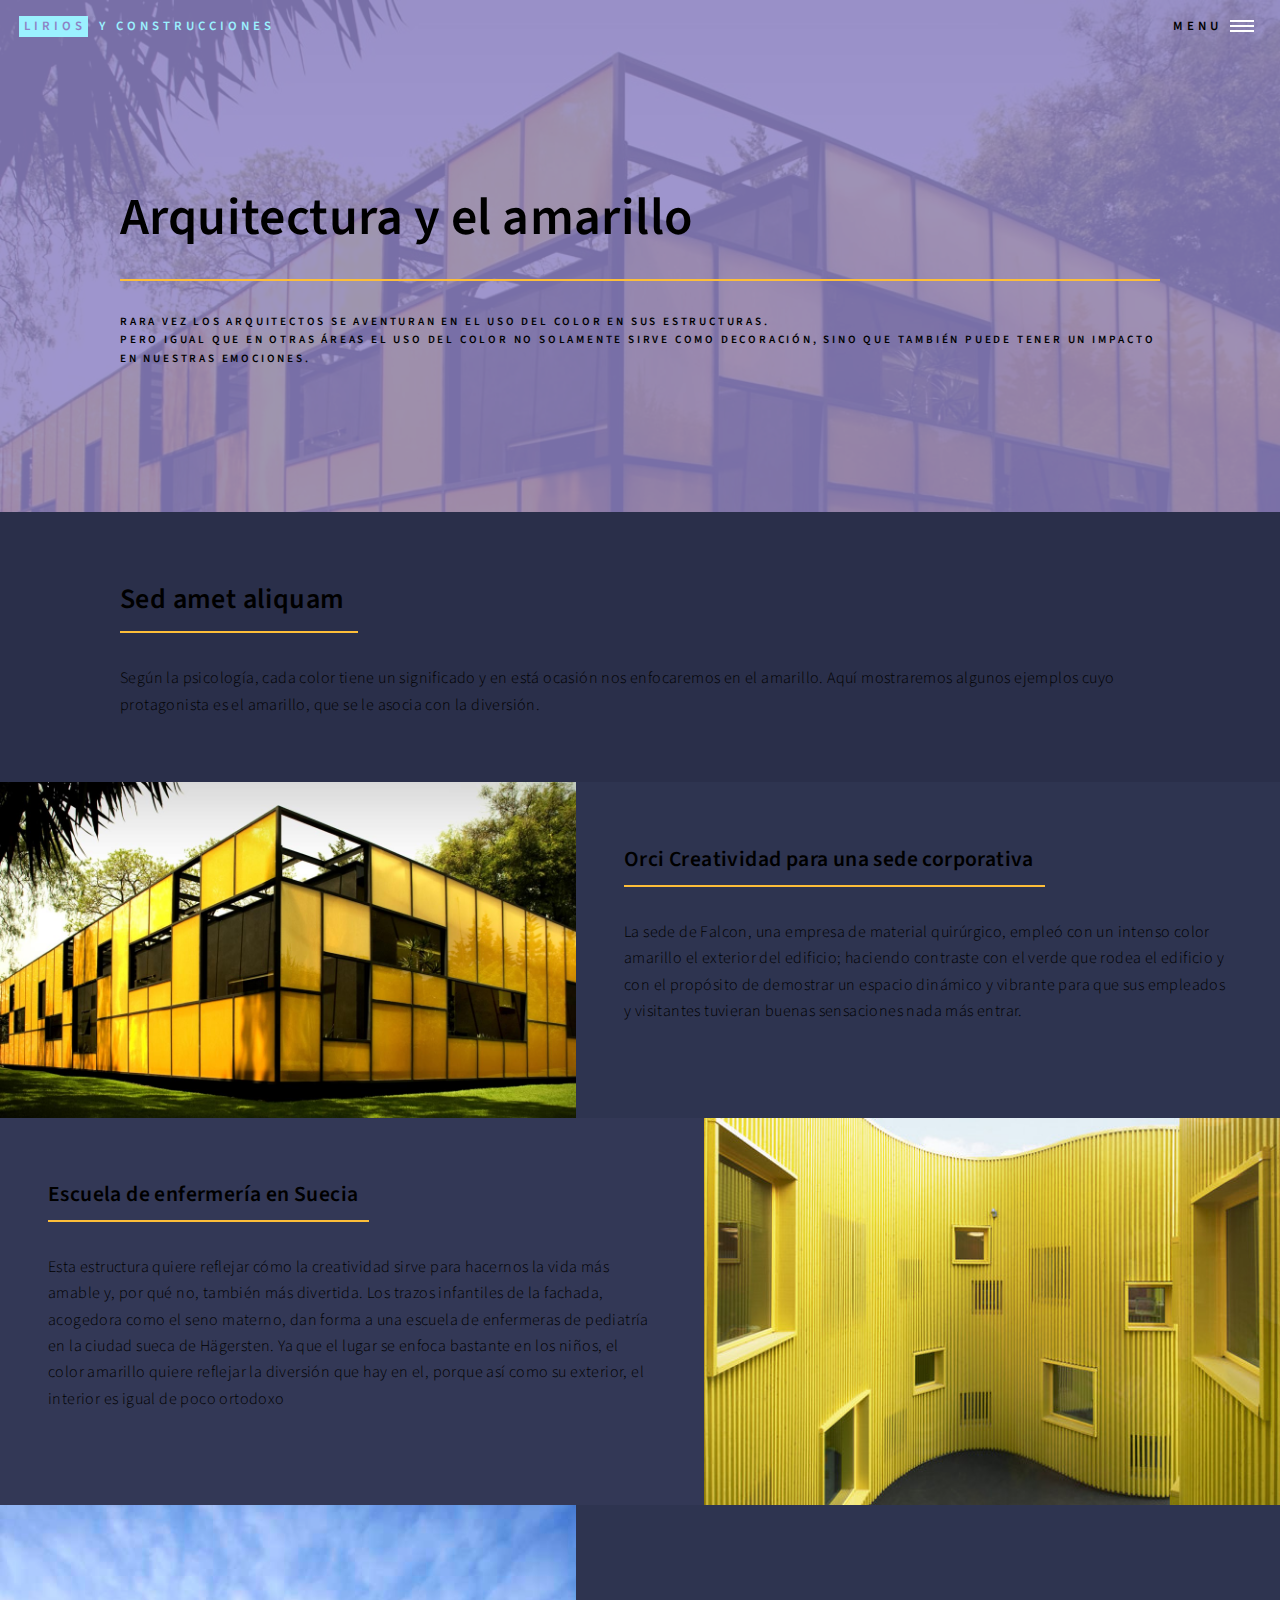
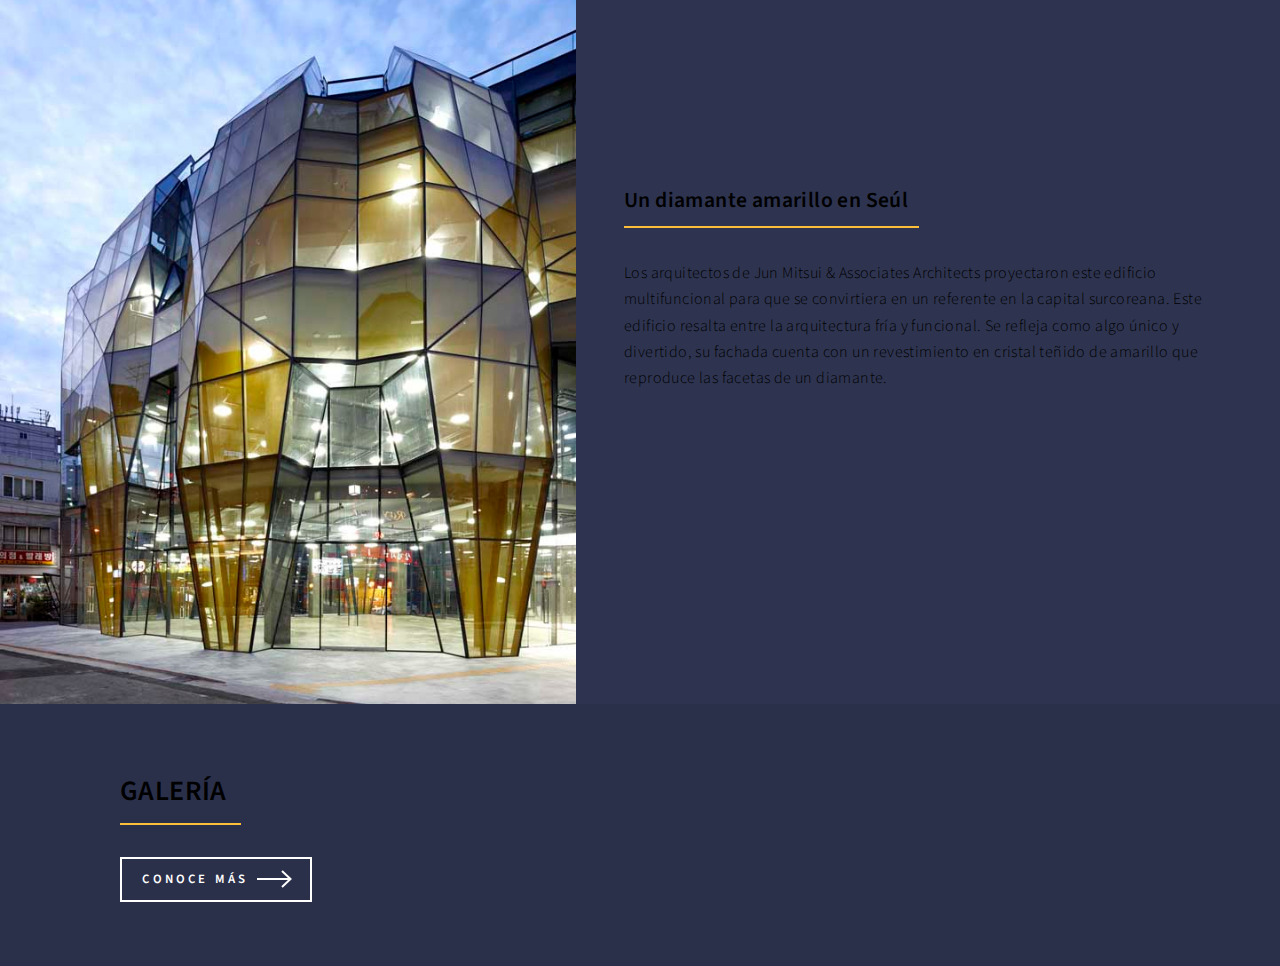
==== commit 2940cdab: "Update arquitectura.html" ====
--- a/arquitectura.html
+++ b/arquitectura.html
@@ -20,7 +20,7 @@
 				<!-- Header -->
 				<!-- Note: The "styleN" class below should match that of the banner element. -->
 					<header id="header" class="alt style2">
-						<a href="index.html" class="logo"><strong>Van Gogh</strong> <span>alrededor del mundo</span></a>
+						<a href="index.html" class="logo"><strong>Lirios</strong> <span>Y construcciones</span></a>
 						<nav>
 							<a href="#menu">Menu</a>
 						</nav>
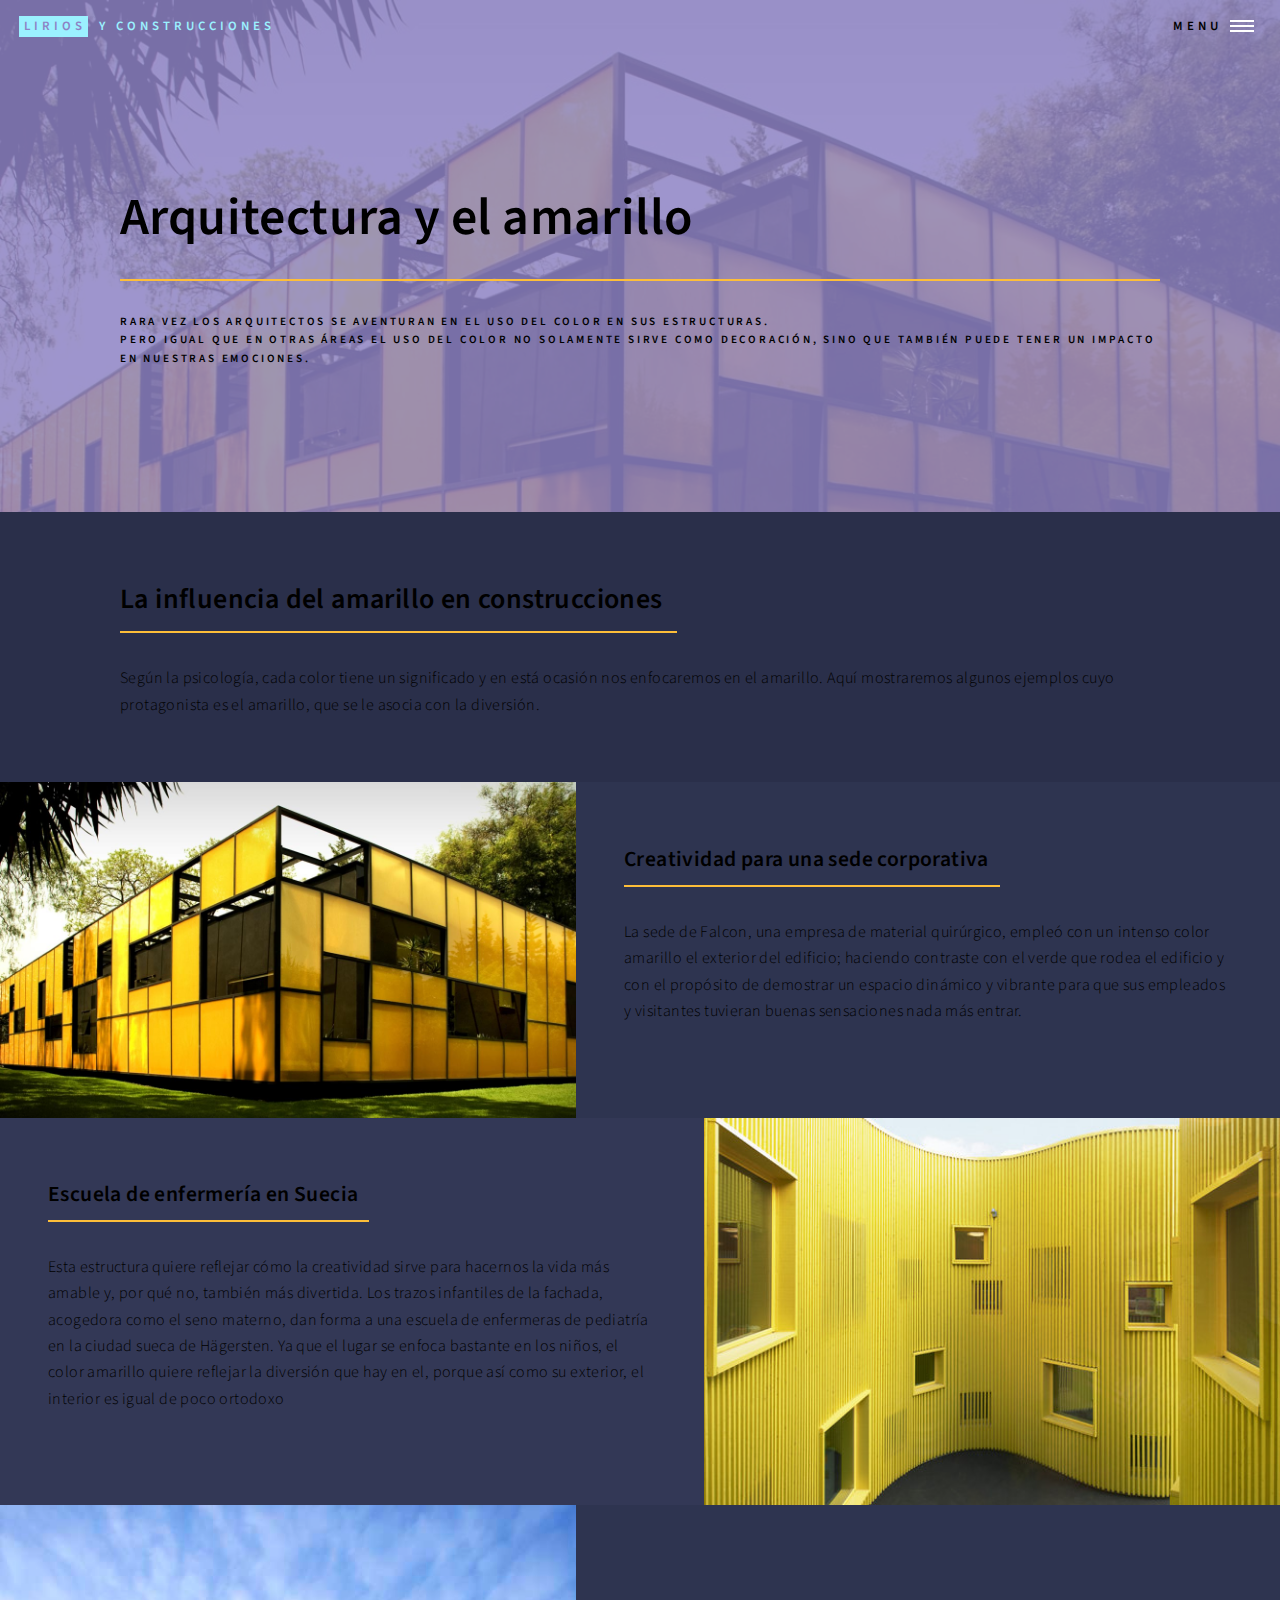
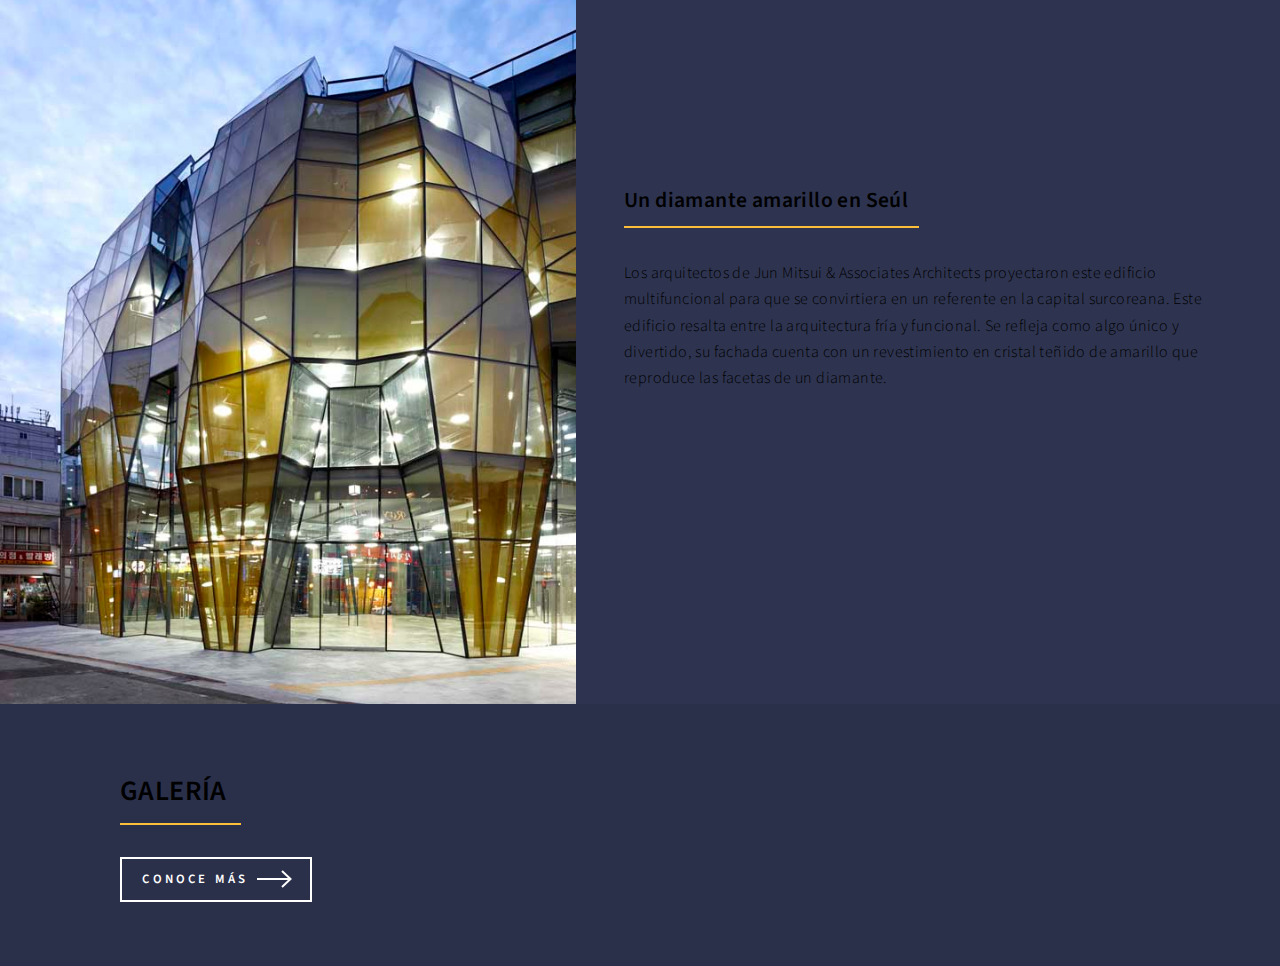
==== commit 2aed6ec0: "Update arquitectura.html" ====
--- a/arquitectura.html
+++ b/arquitectura.html
@@ -6,7 +6,7 @@
 -->
 <html>
 	<head>
-		<title>Landing - Forty by HTML5 UP</title>
+		<title>Arquitectura</title>
 		<meta charset="utf-8" />
 		<meta name="viewport" content="width=device-width, initial-scale=1, user-scalable=no" />
 		<link rel="stylesheet" href="main.css" />
@@ -36,7 +36,7 @@
 						</ul>
 						<ul class="actions stacked">
 							<li><a href="#" class="button primary fit">Get Started</a></li>
-							<li><a href="#" class="button fit">Log In</a></li>
+							<li><a href="#" class="button fit">Log In</a></li> 
 						</ul>
 					</nav>
 
@@ -64,7 +64,7 @@
 							<section id="one">
 								<div class="inner">
 									<header class="major">
-										<h2>Sed amet aliquam</h2>
+										<h2>La influencia del amarillo en construcciones</h2>
 									</header>
 									<p>Según la psicología, cada color tiene un significado y en está ocasión nos enfocaremos en el amarillo. Aquí mostraremos algunos ejemplos cuyo protagonista es el amarillo, que se le asocia con la diversión.
 </p>
@@ -80,7 +80,7 @@
 									<div class="content">
 										<div class="inner">
 											<header class="major">
-												<h3>Orci Creatividad para una sede corporativa</h3>
+												<h3>Creatividad para una sede corporativa</h3>
 											</header>
 											<p>La sede de Falcon, una empresa de material quirúrgico, empleó con un intenso color amarillo el exterior del edificio; haciendo contraste con el verde que rodea el edificio y con el propósito de demostrar un espacio dinámico y vibrante para que sus empleados y visitantes tuvieran buenas sensaciones nada más entrar. </p>
 											<ul class="actions">
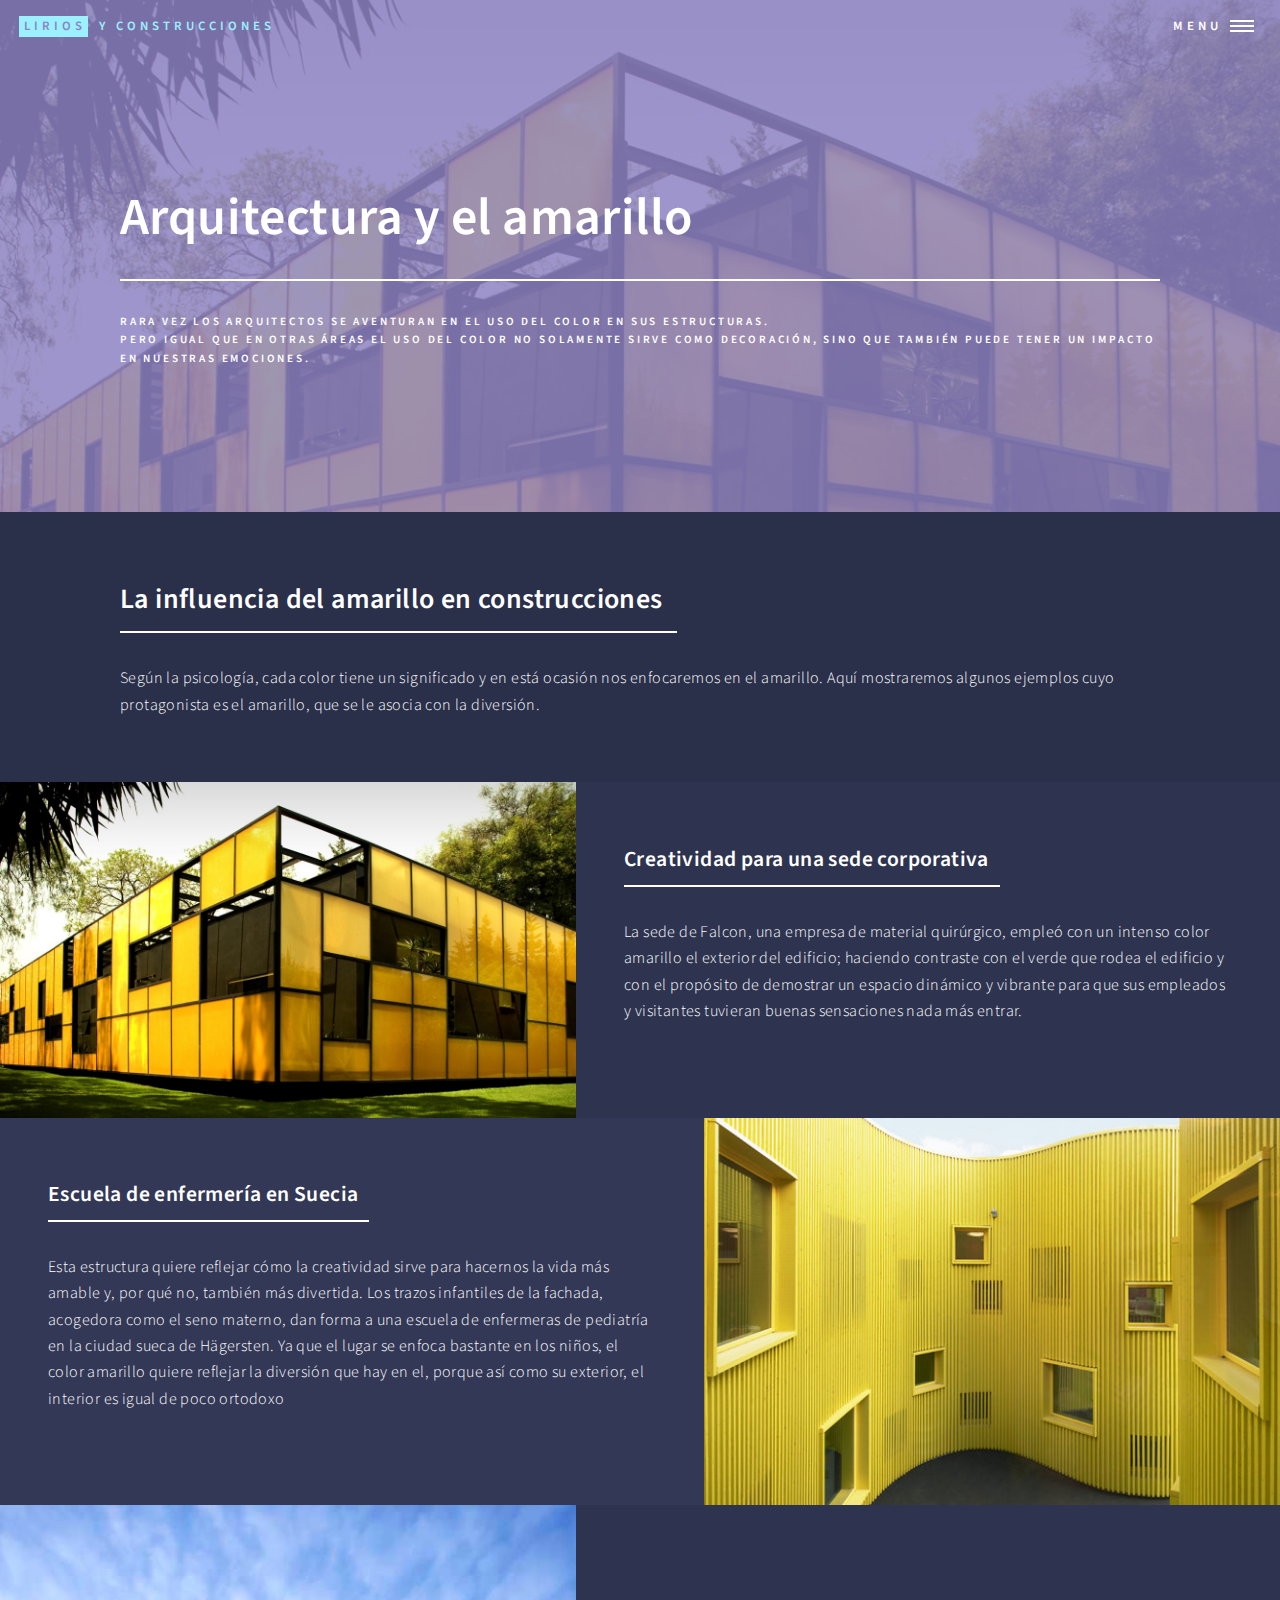
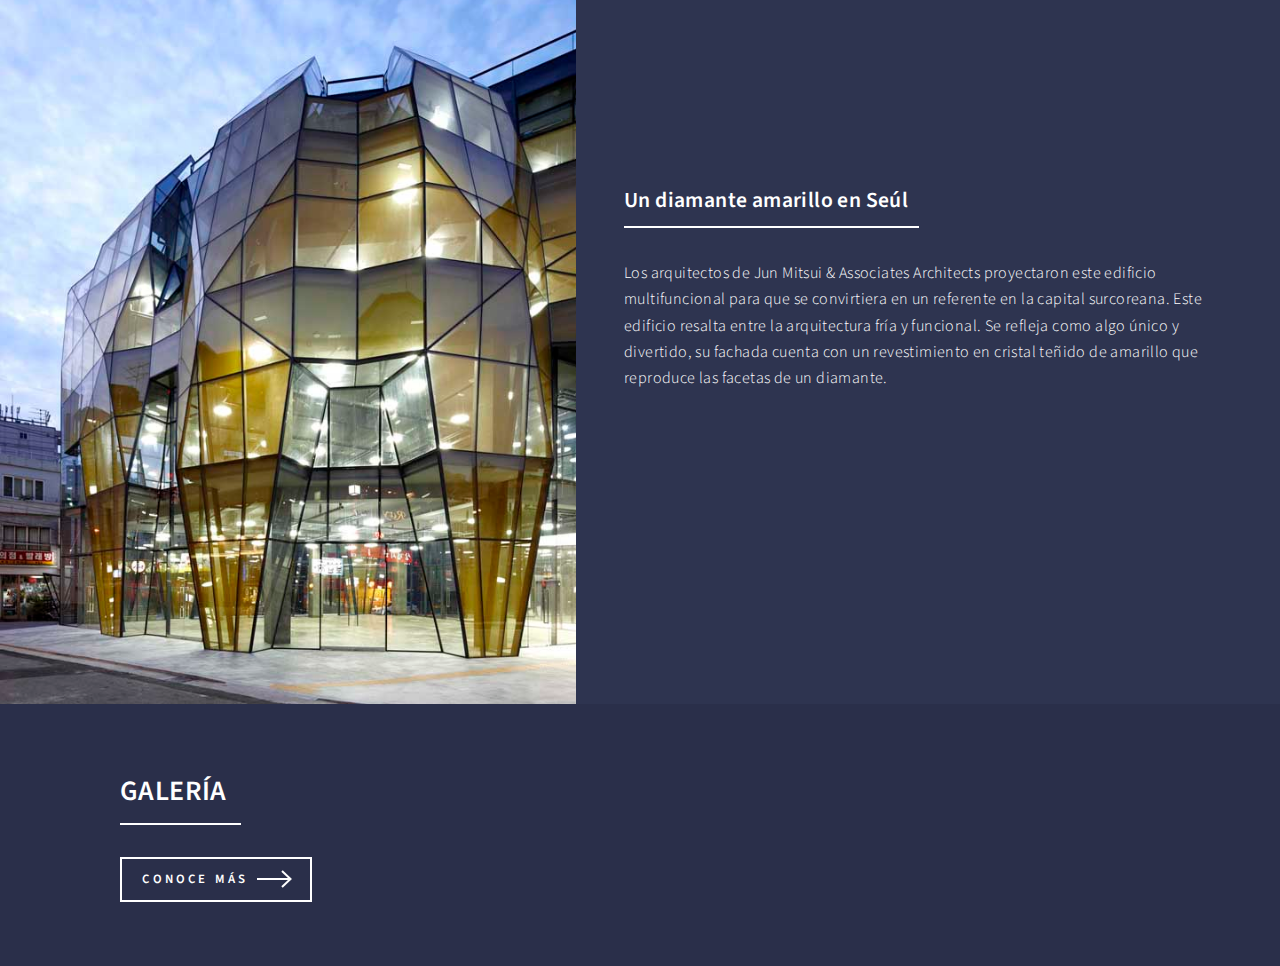
==== commit 6d9d3198: "Update arquitectura.html" ====
--- a/arquitectura.html
+++ b/arquitectura.html
@@ -9,7 +9,7 @@
 		<title>Arquitectura</title>
 		<meta charset="utf-8" />
 		<meta name="viewport" content="width=device-width, initial-scale=1, user-scalable=no" />
-		<link rel="stylesheet" href="main.css" />
+		<link rel="stylesheet" href="pgsec.css" />
 		<noscript><link rel="stylesheet" href="noscript.css" /></noscript>
 	</head>
 	<body class="is-preload">
@@ -30,13 +30,12 @@
 					<nav id="menu">
 						<ul class="links">
 							<li><a href="index.html">Home</a></li>
-							<li><a href="landing.html">Landing</a></li>
-							<li><a href="generic.html">Generic</a></li>
-							<li><a href="elements.html">Elements</a></li>
-						</ul>
-						<ul class="actions stacked">
-							<li><a href="#" class="button primary fit">Get Started</a></li>
-							<li><a href="#" class="button fit">Log In</a></li> 
+							<li><a href="arquitectura.html">Arquitectura</a></li>
+							<li><a href="ciencia.html">Teoria</a></li>
+							<li><a href="cultura.html">Cultura</a></li>
+							<li><a href="dpa.html">Diseño de producto</a></li>
+							<li><a href="dgr.html">Diseño gráfico</a></li>
+							<li><a href="vg.html">Van Gogh</a></li> 
 						</ul>
 					</nav>
 
--- a/pgsec.css
+++ b/pgsec.css
@@ -0,0 +1,3952 @@
+@import url(fontawesome-all.min.css);
+@import url("https://fonts.googleapis.com/css?family=Source+Sans+Pro:300,300italic,600,600italic");
+
+/*
+	Forty by HTML5 UP
+	html5up.net | @ajlkn
+	Free for personal and commercial use under the CCA 3.0 license (html5up.net/license)
+*/
+
+html, body, div, span, applet, object,
+iframe, h1, h2, h3, h4, h5, h6, p, blockquote,
+pre, a, abbr, acronym, address, big, cite,
+code, del, dfn, em, img, ins, kbd, q, s, samp,
+small, strike, strong, sub, sup, tt, var, b,
+u, i, center, dl, dt, dd, ol, ul, li, fieldset,
+form, label, legend, table, caption, tbody,
+tfoot, thead, tr, th, td, article, aside,
+canvas, details, embed, figure, figcaption,
+footer, header, hgroup, menu, nav, output, ruby,
+section, summary, time, mark, audio, video {
+	margin: 0;
+	padding: 0;
+	border: 0;
+	font-size: 100%;
+	font: inherit;
+	vertical-align: baseline;}
+
+article, aside, details, figcaption, figure,
+footer, header, hgroup, menu, nav, section {
+	display: block;}
+
+body {
+	line-height: 1;
+}
+
+ol, ul {
+	list-style: none;
+}
+
+blockquote, q {
+	quotes: none;
+}
+
+	blockquote:before, blockquote:after, q:before, q:after {
+		content: '';
+		content: none;
+	}
+
+table {
+	border-collapse: collapse;
+	border-spacing: 0;
+}
+
+body {
+	-webkit-text-size-adjust: none;
+}
+
+mark {
+	background-color: transparent;
+	color: inherit;
+}
+
+input::-moz-focus-inner {
+	border: 0;
+	padding: 0;
+}
+
+input, select, textarea {
+	-moz-appearance: none;
+	-webkit-appearance: none;
+	-ms-appearance: none;
+	appearance: none;
+}
+
+/* Basic */
+
+	@-ms-viewport {
+		width: device-width;
+	}
+
+	body {
+		-ms-overflow-style: scrollbar;
+	}
+
+	@media screen and (max-width: 480px) {
+
+		html, body {
+			min-width: 320px;
+		}
+
+	}
+
+	html {
+		box-sizing: border-box;
+	}
+
+	*, *:before, *:after {
+		box-sizing: inherit;
+	}
+
+	body {
+		background: #242943;
+	}
+
+		body.is-preload *, body.is-preload *:before, body.is-preload *:after {
+			-moz-animation: none !important;
+			-webkit-animation: none !important;
+			-ms-animation: none !important;
+			animation: none !important;
+			-moz-transition: none !important;
+			-webkit-transition: none !important;
+			-ms-transition: none !important;
+			transition: none !important;
+		}
+
+/* Type */
+
+	body, input, select, textarea {
+		color: #ffffff;
+		font-family: "Source Sans Pro", Helvetica, sans-serif;
+		font-size: 17pt;
+		font-weight: 300;
+		letter-spacing: 0.025em;
+		line-height: 1.65;
+	}
+
+		@media screen and (max-width: 1680px) {
+
+			body, input, select, textarea {
+				font-size: 14pt;
+			}
+
+		}
+
+		@media screen and (max-width: 1280px) {
+
+			body, input, select, textarea {
+				font-size: 12pt;
+			}
+
+		}
+
+		@media screen and (max-width: 360px) {
+
+			body, input, select, textarea {
+				font-size: 11pt;
+			}
+
+		}
+
+	a {
+		-moz-transition: color 0.2s ease-in-out, border-bottom-color 0.2s ease-in-out;
+		-webkit-transition: color 0.2s ease-in-out, border-bottom-color 0.2s ease-in-out;
+		-ms-transition: color 0.2s ease-in-out, border-bottom-color 0.2s ease-in-out;
+		transition: color 0.2s ease-in-out, border-bottom-color 0.2s ease-in-out;
+		border-bottom: dotted 1px;
+		color: inherit;
+		text-decoration: none;
+	}
+
+		a:hover {
+			border-bottom-color: transparent;
+			color: #9bf1ff !important;
+		}
+
+		a:active {
+			color: #53e3fb !important;
+		}
+
+	strong, b {
+		color: #ffffff;
+		font-weight: 600;
+	}
+
+	em, i {
+		font-style: italic;
+	}
+
+	p {
+		margin: 0 0 2em 0;
+	}
+
+	h1, h2, h3, h4, h5, h6 {
+		color: #ffffff;
+		font-weight: 600;
+		line-height: 1.65;
+		margin: 0 0 1em 0;
+	}
+
+		h1 a, h2 a, h3 a, h4 a, h5 a, h6 a {
+			color: inherit;
+			border-bottom: 0;
+		}
+
+	h1 {
+		font-size: 2.5em;
+	}
+
+	h2 {
+		font-size: 1.75em;
+	}
+
+	h3 {
+		font-size: 1.35em;
+	}
+
+	h4 {
+		font-size: 1.1em;
+	}
+
+	h5 {
+		font-size: 0.9em;
+	}
+
+	h6 {
+		font-size: 0.7em;
+	}
+
+	@media screen and (max-width: 736px) {
+
+		h1 {
+			font-size: 2em;
+		}
+
+		h2 {
+			font-size: 1.5em;
+		}
+
+		h3 {
+			font-size: 1.25em;
+		}
+
+	}
+
+	sub {
+		font-size: 0.8em;
+		position: relative;
+		top: 0.5em;
+	}
+
+	sup {
+		font-size: 0.8em;
+		position: relative;
+		top: -0.5em;
+	}
+
+	blockquote {
+		border-left: solid 4px rgba(212, 212, 255, 0.1);
+		font-style: italic;
+		margin: 0 0 2em 0;
+		padding: 0.5em 0 0.5em 2em;
+	}
+
+	code {
+		background: rgba(212, 212, 255, 0.035);
+		font-family: "Courier New", monospace;
+		font-size: 0.9em;
+		margin: 0 0.25em;
+		padding: 0.25em 0.65em;
+	}
+
+	pre {
+		-webkit-overflow-scrolling: touch;
+		font-family: "Courier New", monospace;
+		font-size: 0.9em;
+		margin: 0 0 2em 0;
+	}
+
+		pre code {
+			display: block;
+			line-height: 1.75;
+			padding: 1em 1.5em;
+			overflow-x: auto;
+		}
+
+	hr {
+		border: 0;
+		border-bottom: solid 1px rgba(212, 212, 255, 0.1);
+		margin: 2em 0;
+	}
+
+		hr.major {
+			margin: 3em 0;
+		}
+
+	.align-left {
+		text-align: left;
+	}
+
+	.align-center {
+		text-align: center;
+	}
+
+	.align-right {
+		text-align: right;
+	}
+
+/* Row */
+
+	.row {
+		display: flex;
+		flex-wrap: wrap;
+		box-sizing: border-box;
+		align-items: stretch;
+	}
+
+		.row > * {
+			box-sizing: border-box;
+		}
+
+		.row.gtr-uniform > * > :last-child {
+			margin-bottom: 0;
+		}
+
+		.row.aln-left {
+			justify-content: flex-start;
+		}
+
+		.row.aln-center {
+			justify-content: center;
+		}
+
+		.row.aln-right {
+			justify-content: flex-end;
+		}
+
+		.row.aln-top {
+			align-items: flex-start;
+		}
+
+		.row.aln-middle {
+			align-items: center;
+		}
+
+		.row.aln-bottom {
+			align-items: flex-end;
+		}
+
+		.row > .imp {
+			order: -1;
+		}
+
+		.row > .col-1 {
+			width: 8.33333%;
+		}
+
+		.row > .off-1 {
+			margin-left: 8.33333%;
+		}
+
+		.row > .col-2 {
+			width: 16.66667%;
+		}
+
+		.row > .off-2 {
+			margin-left: 16.66667%;
+		}
+
+		.row > .col-3 {
+			width: 25%;
+		}
+
+		.row > .off-3 {
+			margin-left: 25%;
+		}
+
+		.row > .col-4 {
+			width: 33.33333%;
+		}
+
+		.row > .off-4 {
+			margin-left: 33.33333%;
+		}
+
+		.row > .col-5 {
+			width: 41.66667%;
+		}
+
+		.row > .off-5 {
+			margin-left: 41.66667%;
+		}
+
+		.row > .col-6 {
+			width: 50%;
+		}
+
+		.row > .off-6 {
+			margin-left: 50%;
+		}
+
+		.row > .col-7 {
+			width: 58.33333%;
+		}
+
+		.row > .off-7 {
+			margin-left: 58.33333%;
+		}
+
+		.row > .col-8 {
+			width: 66.66667%;
+		}
+
+		.row > .off-8 {
+			margin-left: 66.66667%;
+		}
+
+		.row > .col-9 {
+			width: 75%;
+		}
+
+		.row > .off-9 {
+			margin-left: 75%;
+		}
+
+		.row > .col-10 {
+			width: 83.33333%;
+		}
+
+		.row > .off-10 {
+			margin-left: 83.33333%;
+		}
+
+		.row > .col-11 {
+			width: 91.66667%;
+		}
+
+		.row > .off-11 {
+			margin-left: 91.66667%;
+		}
+
+		.row > .col-12 {
+			width: 100%;
+		}
+
+		.row > .off-12 {
+			margin-left: 100%;
+		}
+
+		.row.gtr-0 {
+			margin-top: 0;
+			margin-left: 0em;
+		}
+
+			.row.gtr-0 > * {
+				padding: 0 0 0 0em;
+			}
+
+			.row.gtr-0.gtr-uniform {
+				margin-top: 0em;
+			}
+
+				.row.gtr-0.gtr-uniform > * {
+					padding-top: 0em;
+				}
+
+		.row.gtr-25 {
+			margin-top: 0;
+			margin-left: -0.5em;
+		}
+
+			.row.gtr-25 > * {
+				padding: 0 0 0 0.5em;
+			}
+
+			.row.gtr-25.gtr-uniform {
+				margin-top: -0.5em;
+			}
+
+				.row.gtr-25.gtr-uniform > * {
+					padding-top: 0.5em;
+				}
+
+		.row.gtr-50 {
+			margin-top: 0;
+			margin-left: -1em;
+		}
+
+			.row.gtr-50 > * {
+				padding: 0 0 0 1em;
+			}
+
+			.row.gtr-50.gtr-uniform {
+				margin-top: -1em;
+			}
+
+				.row.gtr-50.gtr-uniform > * {
+					padding-top: 1em;
+				}
+
+		.row {
+			margin-top: 0;
+			margin-left: -2em;
+		}
+
+			.row > * {
+				padding: 0 0 0 2em;
+			}
+
+			.row.gtr-uniform {
+				margin-top: -2em;
+			}
+
+				.row.gtr-uniform > * {
+					padding-top: 2em;
+				}
+
+		.row.gtr-150 {
+			margin-top: 0;
+			margin-left: -3em;
+		}
+
+			.row.gtr-150 > * {
+				padding: 0 0 0 3em;
+			}
+
+			.row.gtr-150.gtr-uniform {
+				margin-top: -3em;
+			}
+
+				.row.gtr-150.gtr-uniform > * {
+					padding-top: 3em;
+				}
+
+		.row.gtr-200 {
+			margin-top: 0;
+			margin-left: -4em;
+		}
+
+			.row.gtr-200 > * {
+				padding: 0 0 0 4em;
+			}
+
+			.row.gtr-200.gtr-uniform {
+				margin-top: -4em;
+			}
+
+				.row.gtr-200.gtr-uniform > * {
+					padding-top: 4em;
+				}
+
+		@media screen and (max-width: 1680px) {
+
+			.row {
+				display: flex;
+				flex-wrap: wrap;
+				box-sizing: border-box;
+				align-items: stretch;
+			}
+
+				.row > * {
+					box-sizing: border-box;
+				}
+
+				.row.gtr-uniform > * > :last-child {
+					margin-bottom: 0;
+				}
+
+				.row.aln-left {
+					justify-content: flex-start;
+				}
+
+				.row.aln-center {
+					justify-content: center;
+				}
+
+				.row.aln-right {
+					justify-content: flex-end;
+				}
+
+				.row.aln-top {
+					align-items: flex-start;
+				}
+
+				.row.aln-middle {
+					align-items: center;
+				}
+
+				.row.aln-bottom {
+					align-items: flex-end;
+				}
+
+				.row > .imp-xlarge {
+					order: -1;
+				}
+
+				.row > .col-1-xlarge {
+					width: 8.33333%;
+				}
+
+				.row > .off-1-xlarge {
+					margin-left: 8.33333%;
+				}
+
+				.row > .col-2-xlarge {
+					width: 16.66667%;
+				}
+
+				.row > .off-2-xlarge {
+					margin-left: 16.66667%;
+				}
+
+				.row > .col-3-xlarge {
+					width: 25%;
+				}
+
+				.row > .off-3-xlarge {
+					margin-left: 25%;
+				}
+
+				.row > .col-4-xlarge {
+					width: 33.33333%;
+				}
+
+				.row > .off-4-xlarge {
+					margin-left: 33.33333%;
+				}
+
+				.row > .col-5-xlarge {
+					width: 41.66667%;
+				}
+
+				.row > .off-5-xlarge {
+					margin-left: 41.66667%;
+				}
+
+				.row > .col-6-xlarge {
+					width: 50%;
+				}
+
+				.row > .off-6-xlarge {
+					margin-left: 50%;
+				}
+
+				.row > .col-7-xlarge {
+					width: 58.33333%;
+				}
+
+				.row > .off-7-xlarge {
+					margin-left: 58.33333%;
+				}
+
+				.row > .col-8-xlarge {
+					width: 66.66667%;
+				}
+
+				.row > .off-8-xlarge {
+					margin-left: 66.66667%;
+				}
+
+				.row > .col-9-xlarge {
+					width: 75%;
+				}
+
+				.row > .off-9-xlarge {
+					margin-left: 75%;
+				}
+
+				.row > .col-10-xlarge {
+					width: 83.33333%;
+				}
+
+				.row > .off-10-xlarge {
+					margin-left: 83.33333%;
+				}
+
+				.row > .col-11-xlarge {
+					width: 91.66667%;
+				}
+
+				.row > .off-11-xlarge {
+					margin-left: 91.66667%;
+				}
+
+				.row > .col-12-xlarge {
+					width: 100%;
+				}
+
+				.row > .off-12-xlarge {
+					margin-left: 100%;
+				}
+
+				.row.gtr-0 {
+					margin-top: 0;
+					margin-left: 0em;
+				}
+
+					.row.gtr-0 > * {
+						padding: 0 0 0 0em;
+					}
+
+					.row.gtr-0.gtr-uniform {
+						margin-top: 0em;
+					}
+
+						.row.gtr-0.gtr-uniform > * {
+							padding-top: 0em;
+						}
+
+				.row.gtr-25 {
+					margin-top: 0;
+					margin-left: -0.5em;
+				}
+
+					.row.gtr-25 > * {
+						padding: 0 0 0 0.5em;
+					}
+
+					.row.gtr-25.gtr-uniform {
+						margin-top: -0.5em;
+					}
+
+						.row.gtr-25.gtr-uniform > * {
+							padding-top: 0.5em;
+						}
+
+				.row.gtr-50 {
+					margin-top: 0;
+					margin-left: -1em;
+				}
+
+					.row.gtr-50 > * {
+						padding: 0 0 0 1em;
+					}
+
+					.row.gtr-50.gtr-uniform {
+						margin-top: -1em;
+					}
+
+						.row.gtr-50.gtr-uniform > * {
+							padding-top: 1em;
+						}
+
+				.row {
+					margin-top: 0;
+					margin-left: -2em;
+				}
+
+					.row > * {
+						padding: 0 0 0 2em;
+					}
+
+					.row.gtr-uniform {
+						margin-top: -2em;
+					}
+
+						.row.gtr-uniform > * {
+							padding-top: 2em;
+						}
+
+				.row.gtr-150 {
+					margin-top: 0;
+					margin-left: -3em;
+				}
+
+					.row.gtr-150 > * {
+						padding: 0 0 0 3em;
+					}
+
+					.row.gtr-150.gtr-uniform {
+						margin-top: -3em;
+					}
+
+						.row.gtr-150.gtr-uniform > * {
+							padding-top: 3em;
+						}
+
+				.row.gtr-200 {
+					margin-top: 0;
+					margin-left: -4em;
+				}
+
+					.row.gtr-200 > * {
+						padding: 0 0 0 4em;
+					}
+
+					.row.gtr-200.gtr-uniform {
+						margin-top: -4em;
+					}
+
+						.row.gtr-200.gtr-uniform > * {
+							padding-top: 4em;
+						}
+
+		}
+
+		@media screen and (max-width: 1280px) {
+
+			.row {
+				display: flex;
+				flex-wrap: wrap;
+				box-sizing: border-box;
+				align-items: stretch;
+			}
+
+				.row > * {
+					box-sizing: border-box;
+				}
+
+				.row.gtr-uniform > * > :last-child {
+					margin-bottom: 0;
+				}
+
+				.row.aln-left {
+					justify-content: flex-start;
+				}
+
+				.row.aln-center {
+					justify-content: center;
+				}
+
+				.row.aln-right {
+					justify-content: flex-end;
+				}
+
+				.row.aln-top {
+					align-items: flex-start;
+				}
+
+				.row.aln-middle {
+					align-items: center;
+				}
+
+				.row.aln-bottom {
+					align-items: flex-end;
+				}
+
+				.row > .imp-large {
+					order: -1;
+				}
+
+				.row > .col-1-large {
+					width: 8.33333%;
+				}
+
+				.row > .off-1-large {
+					margin-left: 8.33333%;
+				}
+
+				.row > .col-2-large {
+					width: 16.66667%;
+				}
+
+				.row > .off-2-large {
+					margin-left: 16.66667%;
+				}
+
+				.row > .col-3-large {
+					width: 25%;
+				}
+
+				.row > .off-3-large {
+					margin-left: 25%;
+				}
+
+				.row > .col-4-large {
+					width: 33.33333%;
+				}
+
+				.row > .off-4-large {
+					margin-left: 33.33333%;
+				}
+
+				.row > .col-5-large {
+					width: 41.66667%;
+				}
+
+				.row > .off-5-large {
+					margin-left: 41.66667%;
+				}
+
+				.row > .col-6-large {
+					width: 50%;
+				}
+
+				.row > .off-6-large {
+					margin-left: 50%;
+				}
+
+				.row > .col-7-large {
+					width: 58.33333%;
+				}
+
+				.row > .off-7-large {
+					margin-left: 58.33333%;
+				}
+
+				.row > .col-8-large {
+					width: 66.66667%;
+				}
+
+				.row > .off-8-large {
+					margin-left: 66.66667%;
+				}
+
+				.row > .col-9-large {
+					width: 75%;
+				}
+
+				.row > .off-9-large {
+					margin-left: 75%;
+				}
+
+				.row > .col-10-large {
+					width: 83.33333%;
+				}
+
+				.row > .off-10-large {
+					margin-left: 83.33333%;
+				}
+
+				.row > .col-11-large {
+					width: 91.66667%;
+				}
+
+				.row > .off-11-large {
+					margin-left: 91.66667%;
+				}
+
+				.row > .col-12-large {
+					width: 100%;
+				}
+
+				.row > .off-12-large {
+					margin-left: 100%;
+				}
+
+				.row.gtr-0 {
+					margin-top: 0;
+					margin-left: 0em;
+				}
+
+					.row.gtr-0 > * {
+						padding: 0 0 0 0em;
+					}
+
+					.row.gtr-0.gtr-uniform {
+						margin-top: 0em;
+					}
+
+						.row.gtr-0.gtr-uniform > * {
+							padding-top: 0em;
+						}
+
+				.row.gtr-25 {
+					margin-top: 0;
+					margin-left: -0.375em;
+				}
+
+					.row.gtr-25 > * {
+						padding: 0 0 0 0.375em;
+					}
+
+					.row.gtr-25.gtr-uniform {
+						margin-top: -0.375em;
+					}
+
+						.row.gtr-25.gtr-uniform > * {
+							padding-top: 0.375em;
+						}
+
+				.row.gtr-50 {
+					margin-top: 0;
+					margin-left: -0.75em;
+				}
+
+					.row.gtr-50 > * {
+						padding: 0 0 0 0.75em;
+					}
+
+					.row.gtr-50.gtr-uniform {
+						margin-top: -0.75em;
+					}
+
+						.row.gtr-50.gtr-uniform > * {
+							padding-top: 0.75em;
+						}
+
+				.row {
+					margin-top: 0;
+					margin-left: -1.5em;
+				}
+
+					.row > * {
+						padding: 0 0 0 1.5em;
+					}
+
+					.row.gtr-uniform {
+						margin-top: -1.5em;
+					}
+
+						.row.gtr-uniform > * {
+							padding-top: 1.5em;
+						}
+
+				.row.gtr-150 {
+					margin-top: 0;
+					margin-left: -2.25em;
+				}
+
+					.row.gtr-150 > * {
+						padding: 0 0 0 2.25em;
+					}
+
+					.row.gtr-150.gtr-uniform {
+						margin-top: -2.25em;
+					}
+
+						.row.gtr-150.gtr-uniform > * {
+							padding-top: 2.25em;
+						}
+
+				.row.gtr-200 {
+					margin-top: 0;
+					margin-left: -3em;
+				}
+
+					.row.gtr-200 > * {
+						padding: 0 0 0 3em;
+					}
+
+					.row.gtr-200.gtr-uniform {
+						margin-top: -3em;
+					}
+
+						.row.gtr-200.gtr-uniform > * {
+							padding-top: 3em;
+						}
+
+		}
+
+		@media screen and (max-width: 980px) {
+
+			.row {
+				display: flex;
+				flex-wrap: wrap;
+				box-sizing: border-box;
+				align-items: stretch;
+			}
+
+				.row > * {
+					box-sizing: border-box;
+				}
+
+				.row.gtr-uniform > * > :last-child {
+					margin-bottom: 0;
+				}
+
+				.row.aln-left {
+					justify-content: flex-start;
+				}
+
+				.row.aln-center {
+					justify-content: center;
+				}
+
+				.row.aln-right {
+					justify-content: flex-end;
+				}
+
+				.row.aln-top {
+					align-items: flex-start;
+				}
+
+				.row.aln-middle {
+					align-items: center;
+				}
+
+				.row.aln-bottom {
+					align-items: flex-end;
+				}
+
+				.row > .imp-medium {
+					order: -1;
+				}
+
+				.row > .col-1-medium {
+					width: 8.33333%;
+				}
+
+				.row > .off-1-medium {
+					margin-left: 8.33333%;
+				}
+
+				.row > .col-2-medium {
+					width: 16.66667%;
+				}
+
+				.row > .off-2-medium {
+					margin-left: 16.66667%;
+				}
+
+				.row > .col-3-medium {
+					width: 25%;
+				}
+
+				.row > .off-3-medium {
+					margin-left: 25%;
+				}
+
+				.row > .col-4-medium {
+					width: 33.33333%;
+				}
+
+				.row > .off-4-medium {
+					margin-left: 33.33333%;
+				}
+
+				.row > .col-5-medium {
+					width: 41.66667%;
+				}
+
+				.row > .off-5-medium {
+					margin-left: 41.66667%;
+				}
+
+				.row > .col-6-medium {
+					width: 50%;
+				}
+
+				.row > .off-6-medium {
+					margin-left: 50%;
+				}
+
+				.row > .col-7-medium {
+					width: 58.33333%;
+				}
+
+				.row > .off-7-medium {
+					margin-left: 58.33333%;
+				}
+
+				.row > .col-8-medium {
+					width: 66.66667%;
+				}
+
+				.row > .off-8-medium {
+					margin-left: 66.66667%;
+				}
+
+				.row > .col-9-medium {
+					width: 75%;
+				}
+
+				.row > .off-9-medium {
+					margin-left: 75%;
+				}
+
+				.row > .col-10-medium {
+					width: 83.33333%;
+				}
+
+				.row > .off-10-medium {
+					margin-left: 83.33333%;
+				}
+
+				.row > .col-11-medium {
+					width: 91.66667%;
+				}
+
+				.row > .off-11-medium {
+					margin-left: 91.66667%;
+				}
+
+				.row > .col-12-medium {
+					width: 100%;
+				}
+
+				.row > .off-12-medium {
+					margin-left: 100%;
+				}
+
+				.row.gtr-0 {
+					margin-top: 0;
+					margin-left: 0em;
+				}
+
+					.row.gtr-0 > * {
+						padding: 0 0 0 0em;
+					}
+
+					.row.gtr-0.gtr-uniform {
+						margin-top: 0em;
+					}
+
+						.row.gtr-0.gtr-uniform > * {
+							padding-top: 0em;
+						}
+
+				.row.gtr-25 {
+					margin-top: 0;
+					margin-left: -0.375em;
+				}
+
+					.row.gtr-25 > * {
+						padding: 0 0 0 0.375em;
+					}
+
+					.row.gtr-25.gtr-uniform {
+						margin-top: -0.375em;
+					}
+
+						.row.gtr-25.gtr-uniform > * {
+							padding-top: 0.375em;
+						}
+
+				.row.gtr-50 {
+					margin-top: 0;
+					margin-left: -0.75em;
+				}
+
+					.row.gtr-50 > * {
+						padding: 0 0 0 0.75em;
+					}
+
+					.row.gtr-50.gtr-uniform {
+						margin-top: -0.75em;
+					}
+
+						.row.gtr-50.gtr-uniform > * {
+							padding-top: 0.75em;
+						}
+
+				.row {
+					margin-top: 0;
+					margin-left: -1.5em;
+				}
+
+					.row > * {
+						padding: 0 0 0 1.5em;
+					}
+
+					.row.gtr-uniform {
+						margin-top: -1.5em;
+					}
+
+						.row.gtr-uniform > * {
+							padding-top: 1.5em;
+						}
+
+				.row.gtr-150 {
+					margin-top: 0;
+					margin-left: -2.25em;
+				}
+
+					.row.gtr-150 > * {
+						padding: 0 0 0 2.25em;
+					}
+
+					.row.gtr-150.gtr-uniform {
+						margin-top: -2.25em;
+					}
+
+						.row.gtr-150.gtr-uniform > * {
+							padding-top: 2.25em;
+						}
+
+				.row.gtr-200 {
+					margin-top: 0;
+					margin-left: -3em;
+				}
+
+					.row.gtr-200 > * {
+						padding: 0 0 0 3em;
+					}
+
+					.row.gtr-200.gtr-uniform {
+						margin-top: -3em;
+					}
+
+						.row.gtr-200.gtr-uniform > * {
+							padding-top: 3em;
+						}
+
+		}
+
+		@media screen and (max-width: 736px) {
+
+			.row {
+				display: flex;
+				flex-wrap: wrap;
+				box-sizing: border-box;
+				align-items: stretch;
+			}
+
+				.row > * {
+					box-sizing: border-box;
+				}
+
+				.row.gtr-uniform > * > :last-child {
+					margin-bottom: 0;
+				}
+
+				.row.aln-left {
+					justify-content: flex-start;
+				}
+
+				.row.aln-center {
+					justify-content: center;
+				}
+
+				.row.aln-right {
+					justify-content: flex-end;
+				}
+
+				.row.aln-top {
+					align-items: flex-start;
+				}
+
+				.row.aln-middle {
+					align-items: center;
+				}
+
+				.row.aln-bottom {
+					align-items: flex-end;
+				}
+
+				.row > .imp-small {
+					order: -1;
+				}
+
+				.row > .col-1-small {
+					width: 8.33333%;
+				}
+
+				.row > .off-1-small {
+					margin-left: 8.33333%;
+				}
+
+				.row > .col-2-small {
+					width: 16.66667%;
+				}
+
+				.row > .off-2-small {
+					margin-left: 16.66667%;
+				}
+
+				.row > .col-3-small {
+					width: 25%;
+				}
+
+				.row > .off-3-small {
+					margin-left: 25%;
+				}
+
+				.row > .col-4-small {
+					width: 33.33333%;
+				}
+
+				.row > .off-4-small {
+					margin-left: 33.33333%;
+				}
+
+				.row > .col-5-small {
+					width: 41.66667%;
+				}
+
+				.row > .off-5-small {
+					margin-left: 41.66667%;
+				}
+
+				.row > .col-6-small {
+					width: 50%;
+				}
+
+				.row > .off-6-small {
+					margin-left: 50%;
+				}
+
+				.row > .col-7-small {
+					width: 58.33333%;
+				}
+
+				.row > .off-7-small {
+					margin-left: 58.33333%;
+				}
+
+				.row > .col-8-small {
+					width: 66.66667%;
+				}
+
+				.row > .off-8-small {
+					margin-left: 66.66667%;
+				}
+
+				.row > .col-9-small {
+					width: 75%;
+				}
+
+				.row > .off-9-small {
+					margin-left: 75%;
+				}
+
+				.row > .col-10-small {
+					width: 83.33333%;
+				}
+
+				.row > .off-10-small {
+					margin-left: 83.33333%;
+				}
+
+				.row > .col-11-small {
+					width: 91.66667%;
+				}
+
+				.row > .off-11-small {
+					margin-left: 91.66667%;
+				}
+
+				.row > .col-12-small {
+					width: 100%;
+				}
+
+				.row > .off-12-small {
+					margin-left: 100%;
+				}
+
+				.row.gtr-0 {
+					margin-top: 0;
+					margin-left: 0em;
+				}
+
+					.row.gtr-0 > * {
+						padding: 0 0 0 0em;
+					}
+
+					.row.gtr-0.gtr-uniform {
+						margin-top: 0em;
+					}
+
+						.row.gtr-0.gtr-uniform > * {
+							padding-top: 0em;
+						}
+
+				.row.gtr-25 {
+					margin-top: 0;
+					margin-left: -0.3125em;
+				}
+
+					.row.gtr-25 > * {
+						padding: 0 0 0 0.3125em;
+					}
+
+					.row.gtr-25.gtr-uniform {
+						margin-top: -0.3125em;
+					}
+
+						.row.gtr-25.gtr-uniform > * {
+							padding-top: 0.3125em;
+						}
+
+				.row.gtr-50 {
+					margin-top: 0;
+					margin-left: -0.625em;
+				}
+
+					.row.gtr-50 > * {
+						padding: 0 0 0 0.625em;
+					}
+
+					.row.gtr-50.gtr-uniform {
+						margin-top: -0.625em;
+					}
+
+						.row.gtr-50.gtr-uniform > * {
+							padding-top: 0.625em;
+						}
+
+				.row {
+					margin-top: 0;
+					margin-left: -1.25em;
+				}
+
+					.row > * {
+						padding: 0 0 0 1.25em;
+					}
+
+					.row.gtr-uniform {
+						margin-top: -1.25em;
+					}
+
+						.row.gtr-uniform > * {
+							padding-top: 1.25em;
+						}
+
+				.row.gtr-150 {
+					margin-top: 0;
+					margin-left: -1.875em;
+				}
+
+					.row.gtr-150 > * {
+						padding: 0 0 0 1.875em;
+					}
+
+					.row.gtr-150.gtr-uniform {
+						margin-top: -1.875em;
+					}
+
+						.row.gtr-150.gtr-uniform > * {
+							padding-top: 1.875em;
+						}
+
+				.row.gtr-200 {
+					margin-top: 0;
+					margin-left: -2.5em;
+				}
+
+					.row.gtr-200 > * {
+						padding: 0 0 0 2.5em;
+					}
+
+					.row.gtr-200.gtr-uniform {
+						margin-top: -2.5em;
+					}
+
+						.row.gtr-200.gtr-uniform > * {
+							padding-top: 2.5em;
+						}
+
+		}
+
+		@media screen and (max-width: 480px) {
+
+			.row {
+				display: flex;
+				flex-wrap: wrap;
+				box-sizing: border-box;
+				align-items: stretch;
+			}
+
+				.row > * {
+					box-sizing: border-box;
+				}
+
+				.row.gtr-uniform > * > :last-child {
+					margin-bottom: 0;
+				}
+
+				.row.aln-left {
+					justify-content: flex-start;
+				}
+
+				.row.aln-center {
+					justify-content: center;
+				}
+
+				.row.aln-right {
+					justify-content: flex-end;
+				}
+
+				.row.aln-top {
+					align-items: flex-start;
+				}
+
+				.row.aln-middle {
+					align-items: center;
+				}
+
+				.row.aln-bottom {
+					align-items: flex-end;
+				}
+
+				.row > .imp-xsmall {
+					order: -1;
+				}
+
+				.row > .col-1-xsmall {
+					width: 8.33333%;
+				}
+
+				.row > .off-1-xsmall {
+					margin-left: 8.33333%;
+				}
+
+				.row > .col-2-xsmall {
+					width: 16.66667%;
+				}
+
+				.row > .off-2-xsmall {
+					margin-left: 16.66667%;
+				}
+
+				.row > .col-3-xsmall {
+					width: 25%;
+				}
+
+				.row > .off-3-xsmall {
+					margin-left: 25%;
+				}
+
+				.row > .col-4-xsmall {
+					width: 33.33333%;
+				}
+
+				.row > .off-4-xsmall {
+					margin-left: 33.33333%;
+				}
+
+				.row > .col-5-xsmall {
+					width: 41.66667%;
+				}
+
+				.row > .off-5-xsmall {
+					margin-left: 41.66667%;
+				}
+
+				.row > .col-6-xsmall {
+					width: 50%;
+				}
+
+				.row > .off-6-xsmall {
+					margin-left: 50%;
+				}
+
+				.row > .col-7-xsmall {
+					width: 58.33333%;
+				}
+
+				.row > .off-7-xsmall {
+					margin-left: 58.33333%;
+				}
+
+				.row > .col-8-xsmall {
+					width: 66.66667%;
+				}
+
+				.row > .off-8-xsmall {
+					margin-left: 66.66667%;
+				}
+
+				.row > .col-9-xsmall {
+					width: 75%;
+				}
+
+				.row > .off-9-xsmall {
+					margin-left: 75%;
+				}
+
+				.row > .col-10-xsmall {
+					width: 83.33333%;
+				}
+
+				.row > .off-10-xsmall {
+					margin-left: 83.33333%;
+				}
+
+				.row > .col-11-xsmall {
+					width: 91.66667%;
+				}
+
+				.row > .off-11-xsmall {
+					margin-left: 91.66667%;
+				}
+
+				.row > .col-12-xsmall {
+					width: 100%;
+				}
+
+				.row > .off-12-xsmall {
+					margin-left: 100%;
+				}
+
+				.row.gtr-0 {
+					margin-top: 0;
+					margin-left: 0em;
+				}
+
+					.row.gtr-0 > * {
+						padding: 0 0 0 0em;
+					}
+
+					.row.gtr-0.gtr-uniform {
+						margin-top: 0em;
+					}
+
+						.row.gtr-0.gtr-uniform > * {
+							padding-top: 0em;
+						}
+
+				.row.gtr-25 {
+					margin-top: 0;
+					margin-left: -0.3125em;
+				}
+
+					.row.gtr-25 > * {
+						padding: 0 0 0 0.3125em;
+					}
+
+					.row.gtr-25.gtr-uniform {
+						margin-top: -0.3125em;
+					}
+
+						.row.gtr-25.gtr-uniform > * {
+							padding-top: 0.3125em;
+						}
+
+				.row.gtr-50 {
+					margin-top: 0;
+					margin-left: -0.625em;
+				}
+
+					.row.gtr-50 > * {
+						padding: 0 0 0 0.625em;
+					}
+
+					.row.gtr-50.gtr-uniform {
+						margin-top: -0.625em;
+					}
+
+						.row.gtr-50.gtr-uniform > * {
+							padding-top: 0.625em;
+						}
+
+				.row {
+					margin-top: 0;
+					margin-left: -1.25em;
+				}
+
+					.row > * {
+						padding: 0 0 0 1.25em;
+					}
+
+					.row.gtr-uniform {
+						margin-top: -1.25em;
+					}
+
+						.row.gtr-uniform > * {
+							padding-top: 1.25em;
+						}
+
+				.row.gtr-150 {
+					margin-top: 0;
+					margin-left: -1.875em;
+				}
+
+					.row.gtr-150 > * {
+						padding: 0 0 0 1.875em;
+					}
+
+					.row.gtr-150.gtr-uniform {
+						margin-top: -1.875em;
+					}
+
+						.row.gtr-150.gtr-uniform > * {
+							padding-top: 1.875em;
+						}
+
+				.row.gtr-200 {
+					margin-top: 0;
+					margin-left: -2.5em;
+				}
+
+					.row.gtr-200 > * {
+						padding: 0 0 0 2.5em;
+					}
+
+					.row.gtr-200.gtr-uniform {
+						margin-top: -2.5em;
+					}
+
+						.row.gtr-200.gtr-uniform > * {
+							padding-top: 2.5em;
+						}
+
+		}
+
+/* Section/Article */
+
+	section.special, article.special {
+		text-align: center;
+	}
+
+	header.major {
+		width: -moz-max-content;
+		width: -webkit-max-content;
+		width: -ms-max-content;
+		width: max-content;
+		margin-bottom: 2em;
+	}
+
+		header.major > :first-child {
+			margin-bottom: 0;
+			width: calc(100% + 0.5em);
+		}
+
+			header.major > :first-child:after {
+				content: '';
+				background-color: #ffffff;
+				display: block;
+				height: 2px;
+				margin: 0.325em 0 0.5em 0;
+				width: 100%;
+			}
+
+		header.major > p {
+			font-size: 0.7em;
+			font-weight: 600;
+			letter-spacing: 0.25em;
+			margin-bottom: 0;
+			text-transform: uppercase;
+		}
+
+		body.is-ie header.major > :first-child:after {
+			max-width: 9em;
+		}
+
+		body.is-ie header.major > h1:after {
+			max-width: 100% !important;
+		}
+
+	@media screen and (max-width: 736px) {
+
+		header.major > p br {
+			display: none;
+		}
+
+	}
+
+/* Form */
+
+	form {
+		margin: 0 0 2em 0;
+	}
+
+		form > :last-child {
+			margin-bottom: 0;
+		}
+
+		form > .fields {
+			display: -moz-flex;
+			display: -webkit-flex;
+			display: -ms-flex;
+			display: flex;
+			-moz-flex-wrap: wrap;
+			-webkit-flex-wrap: wrap;
+			-ms-flex-wrap: wrap;
+			flex-wrap: wrap;
+			width: calc(100% + 3em);
+			margin: -1.5em 0 2em -1.5em;
+		}
+
+			form > .fields > .field {
+				-moz-flex-grow: 0;
+				-webkit-flex-grow: 0;
+				-ms-flex-grow: 0;
+				flex-grow: 0;
+				-moz-flex-shrink: 0;
+				-webkit-flex-shrink: 0;
+				-ms-flex-shrink: 0;
+				flex-shrink: 0;
+				padding: 1.5em 0 0 1.5em;
+				width: calc(100% - 1.5em);
+			}
+
+				form > .fields > .field.half {
+					width: calc(50% - 0.75em);
+				}
+
+				form > .fields > .field.third {
+					width: calc(100%/3 - 0.5em);
+				}
+
+				form > .fields > .field.quarter {
+					width: calc(25% - 0.375em);
+				}
+
+		@media screen and (max-width: 480px) {
+
+			form > .fields {
+				width: calc(100% + 3em);
+				margin: -1.5em 0 2em -1.5em;
+			}
+
+				form > .fields > .field {
+					padding: 1.5em 0 0 1.5em;
+					width: calc(100% - 1.5em);
+				}
+
+					form > .fields > .field.half {
+						width: calc(100% - 1.5em);
+					}
+
+					form > .fields > .field.third {
+						width: calc(100% - 1.5em);
+					}
+
+					form > .fields > .field.quarter {
+						width: calc(100% - 1.5em);
+					}
+
+		}
+
+	label {
+		color: #ffffff;
+		display: block;
+		font-size: 0.8em;
+		font-weight: 600;
+		letter-spacing: 0.25em;
+		margin: 0 0 1em 0;
+		text-transform: uppercase;
+	}
+
+	input[type="text"],
+	input[type="password"],
+	input[type="email"],
+	input[type="tel"],
+	input[type="search"],
+	input[type="url"],
+	select,
+	textarea {
+		-moz-appearance: none;
+		-webkit-appearance: none;
+		-ms-appearance: none;
+		appearance: none;
+		background: rgba(212, 212, 255, 0.035);
+		border: none;
+		border-radius: 0;
+		color: inherit;
+		display: block;
+		outline: 0;
+		padding: 0 1em;
+		text-decoration: none;
+		width: 100%;
+	}
+
+		input[type="text"]:invalid,
+		input[type="password"]:invalid,
+		input[type="email"]:invalid,
+		input[type="tel"]:invalid,
+		input[type="search"]:invalid,
+		input[type="url"]:invalid,
+		select:invalid,
+		textarea:invalid {
+			box-shadow: none;
+		}
+
+		input[type="text"]:focus,
+		input[type="password"]:focus,
+		input[type="email"]:focus,
+		input[type="tel"]:focus,
+		input[type="search"]:focus,
+		input[type="url"]:focus,
+		select:focus,
+		textarea:focus {
+			border-color: #9bf1ff;
+			box-shadow: 0 0 0 2px #9bf1ff;
+		}
+
+	select {
+		background-image: url("data:image/svg+xml;charset=utf8,%3Csvg xmlns='http://www.w3.org/2000/svg' width='40' height='40' preserveAspectRatio='none' viewBox='0 0 40 40'%3E%3Cpath d='M9.4,12.3l10.4,10.4l10.4-10.4c0.2-0.2,0.5-0.4,0.9-0.4c0.3,0,0.6,0.1,0.9,0.4l3.3,3.3c0.2,0.2,0.4,0.5,0.4,0.9 c0,0.4-0.1,0.6-0.4,0.9L20.7,31.9c-0.2,0.2-0.5,0.4-0.9,0.4c-0.3,0-0.6-0.1-0.9-0.4L4.3,17.3c-0.2-0.2-0.4-0.5-0.4-0.9 c0-0.4,0.1-0.6,0.4-0.9l3.3-3.3c0.2-0.2,0.5-0.4,0.9-0.4S9.1,12.1,9.4,12.3z' fill='rgba(212, 212, 255, 0.1)' /%3E%3C/svg%3E");
+		background-size: 1.25rem;
+		background-repeat: no-repeat;
+		background-position: calc(100% - 1rem) center;
+		height: 2.75em;
+		padding-right: 2.75em;
+		text-overflow: ellipsis;
+	}
+
+		select option {
+			color: #ffffff;
+			background: #242943;
+		}
+
+		select:focus::-ms-value {
+			background-color: transparent;
+		}
+
+		select::-ms-expand {
+			display: none;
+		}
+
+	input[type="text"],
+	input[type="password"],
+	input[type="email"],
+	input[type="tel"],
+	input[type="search"],
+	input[type="url"],
+	select {
+		height: 2.75em;
+	}
+
+	textarea {
+		padding: 0.75em 1em;
+	}
+
+	input[type="checkbox"],
+	input[type="radio"] {
+		-moz-appearance: none;
+		-webkit-appearance: none;
+		-ms-appearance: none;
+		appearance: none;
+		display: block;
+		float: left;
+		margin-right: -2em;
+		opacity: 0;
+		width: 1em;
+		z-index: -1;
+	}
+
+		input[type="checkbox"] + label,
+		input[type="radio"] + label {
+			text-decoration: none;
+			color: #ffffff;
+			cursor: pointer;
+			display: inline-block;
+			font-weight: 300;
+			padding-left: 2.65em;
+			padding-right: 0.75em;
+			position: relative;
+		}
+
+			input[type="checkbox"] + label:before,
+			input[type="radio"] + label:before {
+				-moz-osx-font-smoothing: grayscale;
+				-webkit-font-smoothing: antialiased;
+				display: inline-block;
+				font-style: normal;
+				font-variant: normal;
+				text-rendering: auto;
+				line-height: 1;
+				text-transform: none !important;
+				font-family: 'Font Awesome 5 Free';
+				font-weight: 900;
+			}
+
+			input[type="checkbox"] + label:before,
+			input[type="radio"] + label:before {
+				background: rgba(212, 212, 255, 0.035);
+				content: '';
+				display: inline-block;
+				font-size: 0.8em;
+				height: 2.0625em;
+				left: 0;
+				letter-spacing: 0;
+				line-height: 2.0625em;
+				position: absolute;
+				text-align: center;
+				top: 0;
+				width: 2.0625em;
+			}
+
+		input[type="checkbox"]:checked + label:before,
+		input[type="radio"]:checked + label:before {
+			background: #ffffff;
+			border-color: #9bf1ff;
+			content: '\f00c';
+			color: #242943;
+		}
+
+		input[type="checkbox"]:focus + label:before,
+		input[type="radio"]:focus + label:before {
+			box-shadow: 0 0 0 2px #9bf1ff;
+		}
+
+	input[type="radio"] + label:before {
+		border-radius: 100%;
+	}
+
+	::-webkit-input-placeholder {
+		color: rgba(244, 244, 255, 0.2) !important;
+		opacity: 1.0;
+	}
+
+	:-moz-placeholder {
+		color: rgba(244, 244, 255, 0.2) !important;
+		opacity: 1.0;
+	}
+
+	::-moz-placeholder {
+		color: rgba(244, 244, 255, 0.2) !important;
+		opacity: 1.0;
+	}
+
+	:-ms-input-placeholder {
+		color: rgba(244, 244, 255, 0.2) !important;
+		opacity: 1.0;
+	}
+
+/* Box */
+
+	.box {
+		border: solid 1px rgba(212, 212, 255, 0.1);
+		margin-bottom: 2em;
+		padding: 1.5em;
+	}
+
+		.box > :last-child,
+		.box > :last-child > :last-child,
+		.box > :last-child > :last-child > :last-child {
+			margin-bottom: 0;
+		}
+
+		.box.alt {
+			border: 0;
+			border-radius: 0;
+			padding: 0;
+		}
+
+/* Icon */
+
+	.icon {
+		text-decoration: none;
+		border-bottom: none;
+		position: relative;
+	}
+
+		.icon:before {
+			-moz-osx-font-smoothing: grayscale;
+			-webkit-font-smoothing: antialiased;
+			display: inline-block;
+			font-style: normal;
+			font-variant: normal;
+			text-rendering: auto;
+			line-height: 1;
+			text-transform: none !important;
+			font-family: 'Font Awesome 5 Free';
+			font-weight: 400;
+		}
+
+		.icon > .label {
+			display: none;
+		}
+
+		.icon:before {
+			line-height: inherit;
+		}
+
+		.icon.solid:before {
+			font-weight: 900;
+		}
+
+		.icon.brands:before {
+			font-family: 'Font Awesome 5 Brands';
+		}
+
+		.icon.alt:before {
+			background-color: #ffffff;
+			border-radius: 100%;
+			color: #242943;
+			display: inline-block;
+			height: 2em;
+			line-height: 2em;
+			text-align: center;
+			width: 2em;
+		}
+
+	a.icon.alt:before {
+		-moz-transition: background-color 0.2s ease-in-out;
+		-webkit-transition: background-color 0.2s ease-in-out;
+		-ms-transition: background-color 0.2s ease-in-out;
+		transition: background-color 0.2s ease-in-out;
+	}
+
+	a.icon.alt:hover:before {
+		background-color: #6fc3df;
+	}
+
+	a.icon.alt:active:before {
+		background-color: #37a6cb;
+	}
+
+/* Image */
+
+	.image {
+		border: 0;
+		display: inline-block;
+		position: relative;
+	}
+
+		.image img {
+			display: block;
+		}
+
+		.image.left, .image.right {
+			max-width: 30%;
+		}
+
+			.image.left img, .image.right img {
+				width: 100%;
+			}
+
+		.image.left {
+			float: left;
+			margin: 0 1.5em 1.25em 0;
+			top: 0.25em;
+		}
+
+		.image.right {
+			float: right;
+			margin: 0 0 1.25em 1.5em;
+			top: 0.25em;
+		}
+
+		.image.fit {
+			display: block;
+			margin: 0 0 2em 0;
+			width: 100%;
+		}
+
+			.image.fit img {
+				width: 100%;
+			}
+
+		.image.main {
+			display: block;
+			margin: 2.5em 0;
+			width: 100%;
+		}
+
+			.image.main img {
+				width: 100%;
+			}
+
+			@media screen and (max-width: 736px) {
+
+				.image.main {
+					margin: 1.5em 0;
+				}
+
+			}
+
+/* List */
+
+	ol {
+		list-style: decimal;
+		margin: 0 0 2em 0;
+		padding-left: 1.25em;
+	}
+
+		ol li {
+			padding-left: 0.25em;
+		}
+
+	ul {
+		list-style: disc;
+		margin: 0 0 2em 0;
+		padding-left: 1em;
+	}
+
+		ul li {
+			padding-left: 0.5em;
+		}
+
+		ul.alt {
+			list-style: none;
+			padding-left: 0;
+		}
+
+			ul.alt li {
+				border-top: solid 1px rgba(212, 212, 255, 0.1);
+				padding: 0.5em 0;
+			}
+
+				ul.alt li:first-child {
+					border-top: 0;
+					padding-top: 0;
+				}
+
+	dl {
+		margin: 0 0 2em 0;
+	}
+
+		dl dt {
+			display: block;
+			font-weight: 600;
+			margin: 0 0 1em 0;
+		}
+
+		dl dd {
+			margin-left: 2em;
+		}
+
+/* Actions */
+
+	ul.actions {
+		display: -moz-flex;
+		display: -webkit-flex;
+		display: -ms-flex;
+		display: flex;
+		cursor: default;
+		list-style: none;
+		margin-left: -1em;
+		padding-left: 0;
+	}
+
+		ul.actions li {
+			padding: 0 0 0 1em;
+			vertical-align: middle;
+		}
+
+		ul.actions.special {
+			-moz-justify-content: center;
+			-webkit-justify-content: center;
+			-ms-justify-content: center;
+			justify-content: center;
+			width: 100%;
+			margin-left: 0;
+		}
+
+			ul.actions.special li:first-child {
+				padding-left: 0;
+			}
+
+		ul.actions.stacked {
+			-moz-flex-direction: column;
+			-webkit-flex-direction: column;
+			-ms-flex-direction: column;
+			flex-direction: column;
+			margin-left: 0;
+		}
+
+			ul.actions.stacked li {
+				padding: 1.3em 0 0 0;
+			}
+
+				ul.actions.stacked li:first-child {
+					padding-top: 0;
+				}
+
+		ul.actions.fit {
+			width: calc(100% + 1em);
+		}
+
+			ul.actions.fit li {
+				-moz-flex-grow: 1;
+				-webkit-flex-grow: 1;
+				-ms-flex-grow: 1;
+				flex-grow: 1;
+				-moz-flex-shrink: 1;
+				-webkit-flex-shrink: 1;
+				-ms-flex-shrink: 1;
+				flex-shrink: 1;
+				width: 100%;
+			}
+
+				ul.actions.fit li > * {
+					width: 100%;
+				}
+
+			ul.actions.fit.stacked {
+				width: 100%;
+			}
+
+/* Icons */
+
+	ul.icons {
+		cursor: default;
+		list-style: none;
+		padding-left: 0;
+	}
+
+		ul.icons li {
+			display: inline-block;
+			padding: 0 1em 0 0;
+		}
+
+			ul.icons li:last-child {
+				padding-right: 0;
+			}
+
+		@media screen and (max-width: 736px) {
+
+			ul.icons li {
+				padding: 0 0.75em 0 0;
+			}
+
+		}
+
+/* Pagination */
+
+	ul.pagination {
+		cursor: default;
+		list-style: none;
+		padding-left: 0;
+	}
+
+		ul.pagination li {
+			display: inline-block;
+			padding-left: 0;
+			vertical-align: middle;
+		}
+
+			ul.pagination li > .page {
+				-moz-transition: background-color 0.2s ease-in-out, color 0.2s ease-in-out;
+				-webkit-transition: background-color 0.2s ease-in-out, color 0.2s ease-in-out;
+				-ms-transition: background-color 0.2s ease-in-out, color 0.2s ease-in-out;
+				transition: background-color 0.2s ease-in-out, color 0.2s ease-in-out;
+				border-bottom: 0;
+				display: inline-block;
+				font-size: 0.8em;
+				font-weight: 600;
+				height: 1.5em;
+				line-height: 1.5em;
+				margin: 0 0.125em;
+				min-width: 1.5em;
+				padding: 0 0.5em;
+				text-align: center;
+			}
+
+				ul.pagination li > .page.active {
+					background-color: #ffffff;
+					color: #242943;
+				}
+
+					ul.pagination li > .page.active:hover {
+						background-color: #9bf1ff;
+						color: #242943 !important;
+					}
+
+					ul.pagination li > .page.active:active {
+						background-color: #53e3fb;
+					}
+
+			ul.pagination li:first-child {
+				padding-right: 0.75em;
+			}
+
+			ul.pagination li:last-child {
+				padding-left: 0.75em;
+			}
+
+		@media screen and (max-width: 480px) {
+
+			ul.pagination li:nth-child(n+2):nth-last-child(n+2) {
+				display: none;
+			}
+
+			ul.pagination li:first-child {
+				padding-right: 0;
+			}
+
+		}
+
+/* Table */
+
+	.table-wrapper {
+		-webkit-overflow-scrolling: touch;
+		overflow-x: auto;
+	}
+
+	table {
+		margin: 0 0 2em 0;
+		width: 100%;
+	}
+
+		table tbody tr {
+			border: solid 1px rgba(212, 212, 255, 0.1);
+			border-left: 0;
+			border-right: 0;
+		}
+
+			table tbody tr:nth-child(2n + 1) {
+				background-color: rgba(212, 212, 255, 0.035);
+			}
+
+		table td {
+			padding: 0.75em 0.75em;
+		}
+
+		table th {
+			color: #ffffff;
+			font-size: 0.9em;
+			font-weight: 600;
+			padding: 0 0.75em 0.75em 0.75em;
+			text-align: left;
+		}
+
+		table thead {
+			border-bottom: solid 2px rgba(212, 212, 255, 0.1);
+		}
+
+		table tfoot {
+			border-top: solid 2px rgba(212, 212, 255, 0.1);
+		}
+
+		table.alt {
+			border-collapse: separate;
+		}
+
+			table.alt tbody tr td {
+				border: solid 1px rgba(212, 212, 255, 0.1);
+				border-left-width: 0;
+				border-top-width: 0;
+			}
+
+				table.alt tbody tr td:first-child {
+					border-left-width: 1px;
+				}
+
+			table.alt tbody tr:first-child td {
+				border-top-width: 1px;
+			}
+
+			table.alt thead {
+				border-bottom: 0;
+			}
+
+			table.alt tfoot {
+				border-top: 0;
+			}
+
+/* Button */
+
+	input[type="submit"],
+	input[type="reset"],
+	input[type="button"],
+	button,
+	.button {
+		-moz-appearance: none;
+		-webkit-appearance: none;
+		-ms-appearance: none;
+		appearance: none;
+		-moz-transition: background-color 0.2s ease-in-out, box-shadow 0.2s ease-in-out, color 0.2s ease-in-out;
+		-webkit-transition: background-color 0.2s ease-in-out, box-shadow 0.2s ease-in-out, color 0.2s ease-in-out;
+		-ms-transition: background-color 0.2s ease-in-out, box-shadow 0.2s ease-in-out, color 0.2s ease-in-out;
+		transition: background-color 0.2s ease-in-out, box-shadow 0.2s ease-in-out, color 0.2s ease-in-out;
+		background-color: transparent;
+		border: 0;
+		border-radius: 0;
+		box-shadow: inset 0 0 0 2px #ffffff;
+		color: #ffffff;
+		cursor: pointer;
+		display: inline-block;
+		font-size: 0.8em;
+		font-weight: 600;
+		height: 3.5em;
+		letter-spacing: 0.25em;
+		line-height: 3.5em;
+		padding: 0 1.75em;
+		text-align: center;
+		text-decoration: none;
+		text-transform: uppercase;
+		white-space: nowrap;
+	}
+
+		input[type="submit"]:hover, input[type="submit"]:active,
+		input[type="reset"]:hover,
+		input[type="reset"]:active,
+		input[type="button"]:hover,
+		input[type="button"]:active,
+		button:hover,
+		button:active,
+		.button:hover,
+		.button:active {
+			box-shadow: inset 0 0 0 2px #9bf1ff;
+			color: #9bf1ff;
+		}
+
+		input[type="submit"]:active,
+		input[type="reset"]:active,
+		input[type="button"]:active,
+		button:active,
+		.button:active {
+			background-color: rgba(155, 241, 255, 0.1);
+			box-shadow: inset 0 0 0 2px #53e3fb;
+			color: #53e3fb;
+		}
+
+		input[type="submit"].icon:before,
+		input[type="reset"].icon:before,
+		input[type="button"].icon:before,
+		button.icon:before,
+		.button.icon:before {
+			margin-right: 0.5em;
+		}
+
+		input[type="submit"].fit,
+		input[type="reset"].fit,
+		input[type="button"].fit,
+		button.fit,
+		.button.fit {
+			width: 100%;
+		}
+
+		input[type="submit"].small,
+		input[type="reset"].small,
+		input[type="button"].small,
+		button.small,
+		.button.small {
+			font-size: 0.6em;
+		}
+
+		input[type="submit"].large,
+		input[type="reset"].large,
+		input[type="button"].large,
+		button.large,
+		.button.large {
+			font-size: 1.25em;
+			height: 3em;
+			line-height: 3em;
+		}
+
+		input[type="submit"].next,
+		input[type="reset"].next,
+		input[type="button"].next,
+		button.next,
+		.button.next {
+			padding-right: 4.5em;
+			position: relative;
+		}
+
+			input[type="submit"].next:before, input[type="submit"].next:after,
+			input[type="reset"].next:before,
+			input[type="reset"].next:after,
+			input[type="button"].next:before,
+			input[type="button"].next:after,
+			button.next:before,
+			button.next:after,
+			.button.next:before,
+			.button.next:after {
+				-moz-transition: opacity 0.2s ease-in-out;
+				-webkit-transition: opacity 0.2s ease-in-out;
+				-ms-transition: opacity 0.2s ease-in-out;
+				transition: opacity 0.2s ease-in-out;
+				background-position: center right;
+				background-repeat: no-repeat;
+				background-size: 36px 24px;
+				content: '';
+				display: block;
+				height: 100%;
+				position: absolute;
+				right: 1.5em;
+				top: 0;
+				vertical-align: middle;
+				width: 36px;
+			}
+
+			input[type="submit"].next:before,
+			input[type="reset"].next:before,
+			input[type="button"].next:before,
+			button.next:before,
+			.button.next:before {
+				background-image: url("data:image/svg+xml;charset=utf8,%3Csvg xmlns='http://www.w3.org/2000/svg' xmlns:xlink='http://www.w3.org/1999/xlink' width='36px' height='24px' viewBox='0 0 36 24' zoomAndPan='disable'%3E%3Cstyle%3Eline %7B stroke: %23ffffff%3B stroke-width: 2px%3B %7D%3C/style%3E%3Cline x1='0' y1='12' x2='34' y2='12' /%3E%3Cline x1='25' y1='4' x2='34' y2='12.5' /%3E%3Cline x1='25' y1='20' x2='34' y2='11.5' /%3E%3C/svg%3E");
+			}
+
+			input[type="submit"].next:after,
+			input[type="reset"].next:after,
+			input[type="button"].next:after,
+			button.next:after,
+			.button.next:after {
+				background-image: url("data:image/svg+xml;charset=utf8,%3Csvg xmlns='http://www.w3.org/2000/svg' xmlns:xlink='http://www.w3.org/1999/xlink' width='36px' height='24px' viewBox='0 0 36 24' zoomAndPan='disable'%3E%3Cstyle%3Eline %7B stroke: %239bf1ff%3B stroke-width: 2px%3B %7D%3C/style%3E%3Cline x1='0' y1='12' x2='34' y2='12' /%3E%3Cline x1='25' y1='4' x2='34' y2='12.5' /%3E%3Cline x1='25' y1='20' x2='34' y2='11.5' /%3E%3C/svg%3E");
+				opacity: 0;
+				z-index: 1;
+			}
+
+			input[type="submit"].next:hover:after, input[type="submit"].next:active:after,
+			input[type="reset"].next:hover:after,
+			input[type="reset"].next:active:after,
+			input[type="button"].next:hover:after,
+			input[type="button"].next:active:after,
+			button.next:hover:after,
+			button.next:active:after,
+			.button.next:hover:after,
+			.button.next:active:after {
+				opacity: 1;
+			}
+
+			@media screen and (max-width: 1280px) {
+
+				input[type="submit"].next,
+				input[type="reset"].next,
+				input[type="button"].next,
+				button.next,
+				.button.next {
+					padding-right: 5em;
+				}
+
+			}
+
+		input[type="submit"].primary,
+		input[type="reset"].primary,
+		input[type="button"].primary,
+		button.primary,
+		.button.primary {
+			background-color: #ffffff;
+			box-shadow: none;
+			color: #242943;
+		}
+
+			input[type="submit"].primary:hover, input[type="submit"].primary:active,
+			input[type="reset"].primary:hover,
+			input[type="reset"].primary:active,
+			input[type="button"].primary:hover,
+			input[type="button"].primary:active,
+			button.primary:hover,
+			button.primary:active,
+			.button.primary:hover,
+			.button.primary:active {
+				background-color: #9bf1ff;
+				color: #242943 !important;
+			}
+
+			input[type="submit"].primary:active,
+			input[type="reset"].primary:active,
+			input[type="button"].primary:active,
+			button.primary:active,
+			.button.primary:active {
+				background-color: #53e3fb;
+			}
+
+		input[type="submit"].disabled, input[type="submit"]:disabled,
+		input[type="reset"].disabled,
+		input[type="reset"]:disabled,
+		input[type="button"].disabled,
+		input[type="button"]:disabled,
+		button.disabled,
+		button:disabled,
+		.button.disabled,
+		.button:disabled {
+			pointer-events: none;
+			cursor: default;
+			opacity: 0.25;
+		}
+
+/* Tiles */
+
+	.tiles {
+		display: -moz-flex;
+		display: -webkit-flex;
+		display: -ms-flex;
+		display: flex;
+		-moz-flex-wrap: wrap;
+		-webkit-flex-wrap: wrap;
+		-ms-flex-wrap: wrap;
+		flex-wrap: wrap;
+		border-top: 0 !important;
+	}
+
+		.tiles + * {
+			border-top: 0 !important;
+		}
+
+		.tiles article {
+			-moz-align-items: center;
+			-webkit-align-items: center;
+			-ms-align-items: center;
+			align-items: center;
+			display: -moz-flex;
+			display: -webkit-flex;
+			display: -ms-flex;
+			display: flex;
+			-moz-transition: -moz-transform 0.25s ease, opacity 0.25s ease, -moz-filter 1s ease, -webkit-filter 1s ease;
+			-webkit-transition: -webkit-transform 0.25s ease, opacity 0.25s ease, -webkit-filter 1s ease, -webkit-filter 1s ease;
+			-ms-transition: -ms-transform 0.25s ease, opacity 0.25s ease, -ms-filter 1s ease, -webkit-filter 1s ease;
+			transition: transform 0.25s ease, opacity 0.25s ease, filter 1s ease, -webkit-filter 1s ease;
+			padding: 4em 4em 2em 4em ;
+			background-position: center;
+			background-repeat: no-repeat;
+			background-size: cover;
+			cursor: default;
+			height: 40vh;
+			max-height: 40em;
+			min-height: 23em;
+			overflow: hidden;
+			position: relative;
+			width: 40%;
+		}
+
+			.tiles article .image {
+				display: none;
+			}
+
+			.tiles article header {
+				position: relative;
+				z-index: 3;
+			}
+
+			.tiles article h3 {
+				font-size: 1.75em;
+			}
+
+				.tiles article h3 a:hover {
+					color: inherit !important;
+				}
+
+			.tiles article .link.primary {
+				border: 0;
+				height: 100%;
+				left: 0;
+				position: absolute;
+				top: 0;
+				width: 100%;
+				z-index: 4;
+			}
+
+			.tiles article:before {
+				-moz-transition: opacity 0.5s ease;
+				-webkit-transition: opacity 0.5s ease;
+				-ms-transition: opacity 0.5s ease;
+				transition: opacity 0.5s ease;
+				bottom: 0;
+				content: '';
+				display: block;
+				height: 100%;
+				left: 0;
+				opacity: 0.85;
+				position: absolute;
+				width: 100%;
+				z-index: 2;
+			}
+
+			.tiles article:after {
+				background-color: rgba(36, 41, 67, 0.25);
+				content: '';
+				display: block;
+				height: 100%;
+				left: 0;
+				position: absolute;
+				top: 0;
+				width: 100%;
+				z-index: 1;
+			}
+
+			.tiles article:hover:before {
+				opacity: 0;
+			}
+
+			.tiles article.is-transitioning {
+				-moz-transform: scale(0.95);
+				-webkit-transform: scale(0.95);
+				-ms-transform: scale(0.95);
+				transform: scale(0.95);
+				-moz-filter: blur(0.5em);
+				-webkit-filter: blur(0.5em);
+				-ms-filter: blur(0.5em);
+				filter: blur(0.5em);
+				opacity: 0;
+			}
+
+			.tiles article:nth-child(4n - 1), .tiles article:nth-child(4n - 2) {
+				width: 60%;
+			}
+
+			.tiles article:nth-child(6n - 5):before {
+				background-color: #6fc3df;
+			}
+
+			.tiles article:nth-child(6n - 4):before {
+				background-color: #8d82c4;
+			}
+
+			.tiles article:nth-child(6n - 3):before {
+				background-color: #ec8d81;
+			}
+
+			.tiles article:nth-child(6n - 2):before {
+				background-color: #e7b788;
+			}
+
+			.tiles article:nth-child(6n - 1):before {
+				background-color: #8ea9e8;
+			}
+
+			.tiles article:nth-child(6n):before {
+				background-color: #87c5a4;
+			}
+
+		@media screen and (max-width: 1280px) {
+
+			.tiles article {
+				padding: 4em 3em 2em 3em ;
+				height: 30vh;
+				max-height: 30em;
+				min-height: 20em;
+			}
+
+		}
+
+		@media screen and (max-width: 980px) {
+
+			.tiles article {
+				width: 50% !important;
+			}
+
+		}
+
+		@media screen and (max-width: 736px) {
+
+			.tiles article {
+				padding: 3em 1.5em 1em 1.5em ;
+				height: 16em;
+				max-height: none;
+				min-height: 0;
+			}
+
+				.tiles article h3 {
+					font-size: 1.5em;
+				}
+
+		}
+
+		@media screen and (max-width: 480px) {
+
+			.tiles {
+				display: block;
+			}
+
+				.tiles article {
+					height: 20em;
+					width: 100% !important;
+				}
+
+		}
+
+/* Contact Method */
+
+	.contact-method {
+		margin: 0 0 2em 0;
+		padding-left: 3.25em;
+		position: relative;
+	}
+
+		.contact-method .icon {
+			left: 0;
+			position: absolute;
+			top: 0;
+		}
+
+		.contact-method h3 {
+			margin: 0 0 0.5em 0;
+		}
+
+/* Spotlights */
+
+	.spotlights {
+		border-top: 0 !important;
+	}
+
+		.spotlights + * {
+			border-top: 0 !important;
+		}
+
+		.spotlights > section {
+			display: -moz-flex;
+			display: -webkit-flex;
+			display: -ms-flex;
+			display: flex;
+			-moz-flex-direction: row;
+			-webkit-flex-direction: row;
+			-ms-flex-direction: row;
+			flex-direction: row;
+			background-color: #2e3450;
+		}
+
+			.spotlights > section > .image {
+				background-position: center center;
+				background-size: cover;
+				border-radius: 0;
+				display: block;
+				position: relative;
+				width: 30%;
+			}
+
+				.spotlights > section > .image img {
+					border-radius: 0;
+					display: block;
+					width: 100%;
+				}
+
+				.spotlights > section > .image:before {
+					background: rgba(36, 41, 67, 0.9);
+					content: '';
+					display: block;
+					height: 100%;
+					left: 0;
+					opacity: 0;
+					position: absolute;
+					top: 0;
+					width: 100%;
+				}
+
+			.spotlights > section > .content {
+				display: -moz-flex;
+				display: -webkit-flex;
+				display: -ms-flex;
+				display: flex;
+				-moz-flex-direction: column;
+				-webkit-flex-direction: column;
+				-ms-flex-direction: column;
+				flex-direction: column;
+				-moz-justify-content: center;
+				-webkit-justify-content: center;
+				-ms-justify-content: center;
+				justify-content: center;
+				-moz-align-items: center;
+				-webkit-align-items: center;
+				-ms-align-items: center;
+				align-items: center;
+				padding: 2em 3em 0.1em 3em ;
+				width: 70%;
+			}
+
+				.spotlights > section > .content > .inner {
+					margin: 0 auto;
+					max-width: 100%;
+					width: 65em;
+				}
+
+			.spotlights > section:nth-child(2n) {
+				-moz-flex-direction: row-reverse;
+				-webkit-flex-direction: row-reverse;
+				-ms-flex-direction: row-reverse;
+				flex-direction: row-reverse;
+				background-color: #333856;
+			}
+
+				.spotlights > section:nth-child(2n) > .content {
+					-moz-align-items: -moz-flex-end;
+					-webkit-align-items: -webkit-flex-end;
+					-ms-align-items: -ms-flex-end;
+					align-items: flex-end;
+				}
+
+		@media screen and (max-width: 1680px) {
+
+			.spotlights > section > .image {
+				width: 40%;
+			}
+
+			.spotlights > section > .content {
+				width: 60%;
+			}
+
+		}
+
+		@media screen and (max-width: 1280px) {
+
+			.spotlights > section > .image {
+				width: 45%;
+			}
+
+			.spotlights > section > .content {
+				width: 55%;
+			}
+
+		}
+
+		@media screen and (max-width: 980px) {
+
+			.spotlights > section {
+				display: block;
+			}
+
+				.spotlights > section > .image {
+					width: 100%;
+				}
+
+				.spotlights > section > .content {
+					padding: 4em 3em 2em 3em ;
+					width: 100%;
+				}
+
+		}
+
+		@media screen and (max-width: 736px) {
+
+			.spotlights > section > .content {
+				padding: 3em 1.5em 1em 1.5em ;
+			}
+
+		}
+
+/* Header */
+
+	@-moz-keyframes reveal-header {
+		0% {
+			top: -4em;
+			opacity: 0;
+		}
+
+		100% {
+			top: 0;
+			opacity: 1;
+		}
+	}
+
+	@-webkit-keyframes reveal-header {
+		0% {
+			top: -4em;
+			opacity: 0;
+		}
+
+		100% {
+			top: 0;
+			opacity: 1;
+		}
+	}
+
+	@-ms-keyframes reveal-header {
+		0% {
+			top: -4em;
+			opacity: 0;
+		}
+
+		100% {
+			top: 0;
+			opacity: 1;
+		}
+	}
+
+	@keyframes reveal-header {
+		0% {
+			top: -4em;
+			opacity: 0;
+		}
+
+		100% {
+			top: 0;
+			opacity: 1;
+		}
+	}
+
+	#header {
+		display: -moz-flex;
+		display: -webkit-flex;
+		display: -ms-flex;
+		display: flex;
+		background-color: #2a2f4a;
+		box-shadow: 0 0 0.25em 0 rgba(0, 0, 0, 0.15);
+		cursor: default;
+		font-weight: 600;
+		height: 3.25em;
+		left: 0;
+		letter-spacing: 0.25em;
+		line-height: 3.25em;
+		margin: 0;
+		position: fixed;
+		text-transform: uppercase;
+		top: 0;
+		width: 100%;
+		z-index: 10000;
+	}
+
+		#header .logo {
+			border: 0;
+			display: inline-block;
+			font-size: 0.8em;
+			height: inherit;
+			line-height: inherit;
+			padding: 0 1.5em;
+		}
+
+			#header .logo strong {
+				-moz-transition: background-color 0.2s ease-in-out, color 0.2s ease-in-out;
+				-webkit-transition: background-color 0.2s ease-in-out, color 0.2s ease-in-out;
+				-ms-transition: background-color 0.2s ease-in-out, color 0.2s ease-in-out;
+				transition: background-color 0.2s ease-in-out, color 0.2s ease-in-out;
+				background-color: #ffffff;
+				color: #242943;
+				display: inline-block;
+				line-height: 1.65em;
+				margin-right: 0.325em;
+				padding: 0 0.125em 0 0.375em;
+			}
+
+			#header .logo:hover strong {
+				background-color: #9bf1ff;
+			}
+
+			#header .logo:active strong {
+				background-color: #53e3fb;
+			}
+
+		#header nav {
+			display: -moz-flex;
+			display: -webkit-flex;
+			display: -ms-flex;
+			display: flex;
+			-moz-justify-content: -moz-flex-end;
+			-webkit-justify-content: -webkit-flex-end;
+			-ms-justify-content: -ms-flex-end;
+			justify-content: flex-end;
+			-moz-flex-grow: 1;
+			-webkit-flex-grow: 1;
+			-ms-flex-grow: 1;
+			flex-grow: 1;
+			height: inherit;
+			line-height: inherit;
+		}
+
+			#header nav a {
+				border: 0;
+				display: block;
+				font-size: 0.8em;
+				height: inherit;
+				line-height: inherit;
+				padding: 0 0.75em;
+				position: relative;
+				vertical-align: middle;
+			}
+
+				#header nav a:last-child {
+					padding-right: 1.5em;
+				}
+
+				#header nav a[href="#menu"] {
+					padding-right: 3.325em !important;
+				}
+
+					#header nav a[href="#menu"]:before, #header nav a[href="#menu"]:after {
+						background-image: url("data:image/svg+xml;charset=utf8,%3Csvg xmlns='http://www.w3.org/2000/svg' width='24' height='32' viewBox='0 0 24 32' preserveAspectRatio='none'%3E%3Cstyle%3Eline %7B stroke-width: 2px%3B stroke: %23ffffff%3B %7D%3C/style%3E%3Cline x1='0' y1='11' x2='24' y2='11' /%3E%3Cline x1='0' y1='21' x2='24' y2='21' /%3E%3Cline x1='0' y1='16' x2='24' y2='16' /%3E%3C/svg%3E");
+						background-position: center;
+						background-repeat: no-repeat;
+						background-size: 24px 32px;
+						content: '';
+						display: block;
+						height: 100%;
+						position: absolute;
+						right: 1.5em;
+						top: 0;
+						vertical-align: middle;
+						width: 24px;
+					}
+
+					#header nav a[href="#menu"]:after {
+						-moz-transition: opacity 0.2s ease-in-out;
+						-webkit-transition: opacity 0.2s ease-in-out;
+						-ms-transition: opacity 0.2s ease-in-out;
+						transition: opacity 0.2s ease-in-out;
+						background-image: url("data:image/svg+xml;charset=utf8,%3Csvg xmlns='http://www.w3.org/2000/svg' width='24' height='32' viewBox='0 0 24 32' preserveAspectRatio='none'%3E%3Cstyle%3Eline %7B stroke-width: 2px%3B stroke: %239bf1ff%3B %7D%3C/style%3E%3Cline x1='0' y1='11' x2='24' y2='11' /%3E%3Cline x1='0' y1='21' x2='24' y2='21' /%3E%3Cline x1='0' y1='16' x2='24' y2='16' /%3E%3C/svg%3E");
+						opacity: 0;
+						z-index: 1;
+					}
+
+					#header nav a[href="#menu"]:hover:after, #header nav a[href="#menu"]:active:after {
+						opacity: 1;
+					}
+
+					#header nav a[href="#menu"]:last-child {
+						padding-right: 3.875em !important;
+					}
+
+						#header nav a[href="#menu"]:last-child:before, #header nav a[href="#menu"]:last-child:after {
+							right: 2em;
+						}
+
+		#header.reveal {
+			-moz-animation: reveal-header 0.35s ease;
+			-webkit-animation: reveal-header 0.35s ease;
+			-ms-animation: reveal-header 0.35s ease;
+			animation: reveal-header 0.35s ease;
+		}
+
+		#header.alt {
+			-moz-transition: opacity 2.5s ease;
+			-webkit-transition: opacity 2.5s ease;
+			-ms-transition: opacity 2.5s ease;
+			transition: opacity 2.5s ease;
+			-moz-transition-delay: 0.75s;
+			-webkit-transition-delay: 0.75s;
+			-ms-transition-delay: 0.75s;
+			transition-delay: 0.75s;
+			-moz-animation: none;
+			-webkit-animation: none;
+			-ms-animation: none;
+			animation: none;
+			background-color: transparent;
+			box-shadow: none;
+			position: absolute;
+		}
+
+			#header.alt.style1 .logo strong {
+				color: #6fc3df;
+			}
+
+			#header.alt.style2 .logo strong {
+				color: #8d82c4;
+			}
+
+			#header.alt.style3 .logo strong {
+				color: #ec8d81;
+			}
+
+			#header.alt.style4 .logo strong {
+				color: #e7b788;
+			}
+
+			#header.alt.style5 .logo strong {
+				color: #8ea9e8;
+			}
+
+			#header.alt.style6 .logo strong {
+				color: #87c5a4;
+			}
+
+		body.is-preload #header.alt {
+			opacity: 0;
+		}
+
+		@media screen and (max-width: 1680px) {
+
+			#header nav a[href="#menu"] {
+				padding-right: 3.75em !important;
+			}
+
+				#header nav a[href="#menu"]:last-child {
+					padding-right: 4.25em !important;
+				}
+
+		}
+
+		@media screen and (max-width: 1280px) {
+
+			#header nav a[href="#menu"] {
+				padding-right: 4em !important;
+			}
+
+				#header nav a[href="#menu"]:last-child {
+					padding-right: 4.5em !important;
+				}
+
+		}
+
+		@media screen and (max-width: 736px) {
+
+			#header {
+				height: 2.75em;
+				line-height: 2.75em;
+			}
+
+				#header .logo {
+					padding: 0 1em;
+				}
+
+				#header nav a {
+					padding: 0 0.5em;
+				}
+
+					#header nav a:last-child {
+						padding-right: 1em;
+					}
+
+					#header nav a[href="#menu"] {
+						padding-right: 3.25em !important;
+					}
+
+						#header nav a[href="#menu"]:before, #header nav a[href="#menu"]:after {
+							right: 0.75em;
+						}
+
+						#header nav a[href="#menu"]:last-child {
+							padding-right: 4em !important;
+						}
+
+							#header nav a[href="#menu"]:last-child:before, #header nav a[href="#menu"]:last-child:after {
+								right: 1.5em;
+							}
+
+		}
+
+		@media screen and (max-width: 480px) {
+
+			#header .logo span {
+				display: none;
+			}
+
+			#header nav a[href="#menu"] {
+				overflow: hidden;
+				padding-right: 0 !important;
+				text-indent: 5em;
+				white-space: nowrap;
+				width: 5em;
+			}
+
+				#header nav a[href="#menu"]:before, #header nav a[href="#menu"]:after {
+					right: 0;
+					width: inherit;
+				}
+
+				#header nav a[href="#menu"]:last-child:before, #header nav a[href="#menu"]:last-child:after {
+					width: 4em;
+					right: 0;
+				}
+
+		}
+
+/* Banner */
+
+	#banner {
+		-moz-align-items: center;
+		-webkit-align-items: center;
+		-ms-align-items: center;
+		align-items: center;
+		background-image: url("../../images/banner.jpg");
+		display: -moz-flex;
+		display: -webkit-flex;
+		display: -ms-flex;
+		display: flex;
+		padding: 6em 0 2em 0 ;
+		background-attachment: fixed;
+		background-position: center;
+		background-repeat: no-repeat;
+		background-size: cover;
+		border-bottom: 0 !important;
+		cursor: default;
+		height: 60vh;
+		margin-bottom: -3.25em;
+		max-height: 32em;
+		min-height: 22em;
+		position: relative;
+		top: -3.25em;
+	}
+
+		#banner:after {
+			-moz-transition: opacity 2.5s ease;
+			-webkit-transition: opacity 2.5s ease;
+			-ms-transition: opacity 2.5s ease;
+			transition: opacity 2.5s ease;
+			-moz-transition-delay: 0.75s;
+			-webkit-transition-delay: 0.75s;
+			-ms-transition-delay: 0.75s;
+			transition-delay: 0.75s;
+			pointer-events: none;
+			background-color: #242943;
+			content: '';
+			display: block;
+			height: 100%;
+			left: 0;
+			opacity: 0.85;
+			position: absolute;
+			top: 0;
+			width: 100%;
+			z-index: 1;
+		}
+
+		#banner h1 {
+			font-size: 3.25em;
+		}
+
+		#banner > .inner {
+			-moz-transition: opacity 1.5s ease, -moz-transform 0.5s ease-out, -moz-filter 0.5s ease, -webkit-filter 0.5s ease;
+			-webkit-transition: opacity 1.5s ease, -webkit-transform 0.5s ease-out, -webkit-filter 0.5s ease, -webkit-filter 0.5s ease;
+			-ms-transition: opacity 1.5s ease, -ms-transform 0.5s ease-out, -ms-filter 0.5s ease, -webkit-filter 0.5s ease;
+			transition: opacity 1.5s ease, transform 0.5s ease-out, filter 0.5s ease, -webkit-filter 0.5s ease;
+			padding: 0 !important;
+			position: relative;
+			z-index: 2;
+		}
+
+			#banner > .inner .image {
+				display: none;
+			}
+
+			#banner > .inner header {
+				width: auto;
+			}
+
+				#banner > .inner header > :first-child {
+					width: auto;
+				}
+
+					#banner > .inner header > :first-child:after {
+						max-width: 100%;
+					}
+
+			#banner > .inner .content {
+				display: -moz-flex;
+				display: -webkit-flex;
+				display: -ms-flex;
+				display: flex;
+				-moz-align-items: center;
+				-webkit-align-items: center;
+				-ms-align-items: center;
+				align-items: center;
+				margin: 0 0 2em 0;
+			}
+
+				#banner > .inner .content > * {
+					margin-right: 1.5em;
+					margin-bottom: 0;
+				}
+
+				#banner > .inner .content > :last-child {
+					margin-right: 0;
+				}
+
+				#banner > .inner .content p {
+					font-size: 0.7em;
+					font-weight: 600;
+					letter-spacing: 0.25em;
+					text-transform: uppercase;
+				}
+
+		#banner.major {
+			height: 75vh;
+			min-height: 30em;
+			max-height: 50em;
+		}
+
+			#banner.major.alt {
+				opacity: 0.75;
+			}
+
+		#banner.style1:after {
+			background-color: #6fc3df;
+		}
+
+		#banner.style2:after {
+			background-color: #8d82c4;
+		}
+
+		#banner.style3:after {
+			background-color: #ec8d81;
+		}
+
+		#banner.style4:after {
+			background-color: #e7b788;
+		}
+
+		#banner.style5:after {
+			background-color: #8ea9e8;
+		}
+
+		#banner.style6:after {
+			background-color: #87c5a4;
+		}
+
+		body.is-preload #banner:after {
+			opacity: 1.0;
+		}
+
+		body.is-preload #banner > .inner {
+			-moz-filter: blur(0.125em);
+			-webkit-filter: blur(0.125em);
+			-ms-filter: blur(0.125em);
+			filter: blur(0.125em);
+			-moz-transform: translateX(-0.5em);
+			-webkit-transform: translateX(-0.5em);
+			-ms-transform: translateX(-0.5em);
+			transform: translateX(-0.5em);
+			opacity: 0;
+		}
+
+		@media screen and (max-width: 1280px) {
+
+			#banner {
+				background-attachment: scroll;
+			}
+
+		}
+
+		@media screen and (max-width: 736px) {
+
+			#banner {
+				padding: 5em 0 1em 0 ;
+				height: auto;
+				margin-bottom: -2.75em;
+				max-height: none;
+				min-height: 0;
+				top: -2.75em;
+			}
+
+				#banner h1 {
+					font-size: 2em;
+				}
+
+				#banner > .inner .content {
+					display: block;
+				}
+
+					#banner > .inner .content > * {
+						margin-right: 0;
+						margin-bottom: 2em;
+					}
+
+				#banner.major {
+					height: auto;
+					min-height: 0;
+					max-height: none;
+				}
+
+		}
+
+		@media screen and (max-width: 480px) {
+
+			#banner {
+				padding: 6em 0 2em 0 ;
+			}
+
+				#banner > .inner .content p br {
+					display: none;
+				}
+
+				#banner.major {
+					padding: 8em 0 4em 0 ;
+				}
+
+		}
+
+/* Main */
+
+	#main {
+		background-color: #2a2f4a;
+	}
+
+		#main > * {
+			border-top: solid 1px rgba(212, 212, 255, 0.1);
+		}
+
+			#main > *:first-child {
+				border-top: 0;
+			}
+
+			#main > * > .inner {
+				padding: 4em 0 2em 0 ;
+				margin: 0 auto;
+				max-width: 65em;
+				width: calc(100% - 6em);
+			}
+
+				@media screen and (max-width: 736px) {
+
+					#main > * > .inner {
+						padding: 3em 0 1em 0 ;
+						width: calc(100% - 3em);
+					}
+
+				}
+
+		#main.alt {
+			background-color: transparent;
+			border-bottom: solid 1px rgba(212, 212, 255, 0.1);
+		}
+
+/* Contact */
+
+	#contact {
+		border-bottom: solid 1px rgba(212, 212, 255, 0.1);
+		overflow-x: hidden;
+	}
+
+		#contact > .inner {
+			display: -moz-flex;
+			display: -webkit-flex;
+			display: -ms-flex;
+			display: flex;
+			padding: 0 !important;
+		}
+
+			#contact > .inner > :nth-child(2n - 1) {
+				padding: 4em 3em 2em 0 ;
+				border-right: solid 1px rgba(212, 212, 255, 0.1);
+				width: 60%;
+			}
+
+			#contact > .inner > :nth-child(2n) {
+				padding-left: 3em;
+				width: 40%;
+			}
+
+			#contact > .inner > .split {
+				padding: 0;
+			}
+
+				#contact > .inner > .split > * {
+					padding: 3em 0 1em 3em ;
+					position: relative;
+				}
+
+					#contact > .inner > .split > *:before {
+						border-top: solid 1px rgba(212, 212, 255, 0.1);
+						content: '';
+						display: block;
+						margin-left: -3em;
+						position: absolute;
+						top: 0;
+						width: calc(100vw + 3em);
+					}
+
+				#contact > .inner > .split > :first-child:before {
+					display: none;
+				}
+
+		@media screen and (max-width: 980px) {
+
+			#contact > .inner {
+				display: block;
+			}
+
+				#contact > .inner > :nth-child(2n - 1) {
+					padding: 4em 0 2em 0 ;
+					border-right: 0;
+					width: 100%;
+				}
+
+				#contact > .inner > :nth-child(2n) {
+					padding-left: 0;
+					width: 100%;
+				}
+
+				#contact > .inner > .split > * {
+					padding: 3em 0 1em 0 ;
+				}
+
+				#contact > .inner > .split > :first-child:before {
+					display: block;
+				}
+
+		}
+
+		@media screen and (max-width: 736px) {
+
+			#contact > .inner > :nth-child(2n - 1) {
+				padding: 3em 0 1em 0 ;
+			}
+
+		}
+
+/* Footer */
+
+	#footer .copyright {
+		font-size: 0.8em;
+		list-style: none;
+		padding-left: 0;
+	}
+
+		#footer .copyright li {
+			border-left: solid 1px rgba(212, 212, 255, 0.1);
+			color: rgba(244, 244, 255, 0.2);
+			display: inline-block;
+			line-height: 1;
+			margin-left: 1em;
+			padding-left: 1em;
+		}
+
+			#footer .copyright li:first-child {
+				border-left: 0;
+				margin-left: 0;
+				padding-left: 0;
+			}
+
+	@media screen and (max-width: 480px) {
+
+		#footer .copyright li {
+			display: block;
+			border-left: 0;
+			margin-left: 0;
+			padding-left: 0;
+			line-height: inherit;
+		}
+
+	}
+
+/* Wrapper */
+
+	#wrapper {
+		-moz-transition: -moz-filter 0.35s ease, -webkit-filter 0.35s ease, opacity 0.375s ease-out;
+		-webkit-transition: -webkit-filter 0.35s ease, -webkit-filter 0.35s ease, opacity 0.375s ease-out;
+		-ms-transition: -ms-filter 0.35s ease, -webkit-filter 0.35s ease, opacity 0.375s ease-out;
+		transition: filter 0.35s ease, -webkit-filter 0.35s ease, opacity 0.375s ease-out;
+		padding-top: 3.25em;
+	}
+
+		#wrapper.is-transitioning {
+			opacity: 0;
+		}
+
+		#wrapper > * > .inner {
+			padding: 4em 0 2em 0 ;
+			margin: 0 auto;
+			max-width: 65em;
+			width: calc(100% - 6em);
+		}
+
+			@media screen and (max-width: 736px) {
+
+				#wrapper > * > .inner {
+					padding: 3em 0 1em 0 ;
+					width: calc(100% - 3em);
+				}
+
+			}
+
+		@media screen and (max-width: 736px) {
+
+			#wrapper {
+				padding-top: 2.75em;
+			}
+
+		}
+
+/* Menu */
+
+	#menu {
+		-moz-transition: -moz-transform 0.35s ease, opacity 0.35s ease, visibility 0.35s;
+		-webkit-transition: -webkit-transform 0.35s ease, opacity 0.35s ease, visibility 0.35s;
+		-ms-transition: -ms-transform 0.35s ease, opacity 0.35s ease, visibility 0.35s;
+		transition: transform 0.35s ease, opacity 0.35s ease, visibility 0.35s;
+		-moz-align-items: center;
+		-webkit-align-items: center;
+		-ms-align-items: center;
+		align-items: center;
+		display: -moz-flex;
+		display: -webkit-flex;
+		display: -ms-flex;
+		display: flex;
+		-moz-justify-content: center;
+		-webkit-justify-content: center;
+		-ms-justify-content: center;
+		justify-content: center;
+		pointer-events: none;
+		background: rgba(36, 41, 67, 0.9);
+		box-shadow: none;
+		height: 100%;
+		left: 0;
+		opacity: 0;
+		overflow: hidden;
+		padding: 3em 2em;
+		position: fixed;
+		top: 0;
+		visibility: hidden;
+		width: 100%;
+		z-index: 10002;
+	}
+
+		#menu .inner {
+			-moz-transition: -moz-transform 0.35s ease-out, opacity 0.35s ease, visibility 0.35s;
+			-webkit-transition: -webkit-transform 0.35s ease-out, opacity 0.35s ease, visibility 0.35s;
+			-ms-transition: -ms-transform 0.35s ease-out, opacity 0.35s ease, visibility 0.35s;
+			transition: transform 0.35s ease-out, opacity 0.35s ease, visibility 0.35s;
+			-moz-transform: rotateX(20deg);
+			-webkit-transform: rotateX(20deg);
+			-ms-transform: rotateX(20deg);
+			transform: rotateX(20deg);
+			-webkit-overflow-scrolling: touch;
+			max-width: 100%;
+			max-height: 100vh;
+			opacity: 0;
+			overflow: auto;
+			text-align: center;
+			visibility: hidden;
+			width: 18em;
+		}
+
+			#menu .inner > :first-child {
+				margin-top: 2em;
+			}
+
+			#menu .inner > :last-child {
+				margin-bottom: 3em;
+			}
+
+		#menu ul {
+			margin: 0 0 1em 0;
+		}
+
+			#menu ul.links {
+				list-style: none;
+				padding: 0;
+			}
+
+				#menu ul.links > li {
+					padding: 0;
+				}
+
+					#menu ul.links > li > a:not(.button) {
+						border: 0;
+						border-top: solid 1px rgba(212, 212, 255, 0.1);
+						display: block;
+						font-size: 0.8em;
+						font-weight: 600;
+						letter-spacing: 0.25em;
+						line-height: 4em;
+						text-decoration: none;
+						text-transform: uppercase;
+					}
+
+					#menu ul.links > li > .button {
+						display: block;
+						margin: 0.5em 0 0 0;
+					}
+
+					#menu ul.links > li:first-child > a:not(.button) {
+						border-top: 0 !important;
+					}
+
+		#menu .close {
+			-moz-transition: color 0.2s ease-in-out;
+			-webkit-transition: color 0.2s ease-in-out;
+			-ms-transition: color 0.2s ease-in-out;
+			transition: color 0.2s ease-in-out;
+			-webkit-tap-highlight-color: rgba(0, 0, 0, 0);
+			border: 0;
+			cursor: pointer;
+			display: block;
+			height: 4em;
+			line-height: 4em;
+			overflow: hidden;
+			padding-right: 1.25em;
+			position: absolute;
+			right: 0;
+			text-align: right;
+			text-indent: 8em;
+			top: 0;
+			vertical-align: middle;
+			white-space: nowrap;
+			width: 8em;
+		}
+
+			#menu .close:before, #menu .close:after {
+				-moz-transition: opacity 0.2s ease-in-out;
+				-webkit-transition: opacity 0.2s ease-in-out;
+				-ms-transition: opacity 0.2s ease-in-out;
+				transition: opacity 0.2s ease-in-out;
+				background-position: center;
+				background-repeat: no-repeat;
+				content: '';
+				display: block;
+				height: 4em;
+				position: absolute;
+				right: 0;
+				top: 0;
+				width: 4em;
+			}
+
+			#menu .close:before {
+				background-image: url("data:image/svg+xml;charset=utf8,%3Csvg xmlns='http://www.w3.org/2000/svg' xmlns:xlink='http://www.w3.org/1999/xlink' width='20px' height='20px' viewBox='0 0 20 20' zoomAndPan='disable'%3E%3Cstyle%3Eline %7B stroke: %23ffffff%3B stroke-width: 2%3B %7D%3C/style%3E%3Cline x1='0' y1='0' x2='20' y2='20' /%3E%3Cline x1='20' y1='0' x2='0' y2='20' /%3E%3C/svg%3E");
+			}
+
+			#menu .close:after {
+				background-image: url("data:image/svg+xml;charset=utf8,%3Csvg xmlns='http://www.w3.org/2000/svg' xmlns:xlink='http://www.w3.org/1999/xlink' width='20px' height='20px' viewBox='0 0 20 20' zoomAndPan='disable'%3E%3Cstyle%3Eline %7B stroke: %239bf1ff%3B stroke-width: 2%3B %7D%3C/style%3E%3Cline x1='0' y1='0' x2='20' y2='20' /%3E%3Cline x1='20' y1='0' x2='0' y2='20' /%3E%3C/svg%3E");
+				opacity: 0;
+			}
+
+			#menu .close:hover:after, #menu .close:active:after {
+				opacity: 1;
+			}
+
+	body.is-ie #menu {
+		background: rgba(42, 47, 74, 0.975);
+	}
+
+	body.is-menu-visible #wrapper {
+		-moz-filter: blur(0.5em);
+		-webkit-filter: blur(0.5em);
+		-ms-filter: blur(0.5em);
+		filter: blur(0.5em);
+	}
+
+	body.is-menu-visible #menu {
+		pointer-events: auto;
+		opacity: 1;
+		visibility: visible;
+	}
+
+		body.is-menu-visible #menu .inner {
+			-moz-transform: none;
+			-webkit-transform: none;
+			-ms-transform: none;
+			transform: none;
+			opacity: 1;
+			visibility: visible;
+		}
